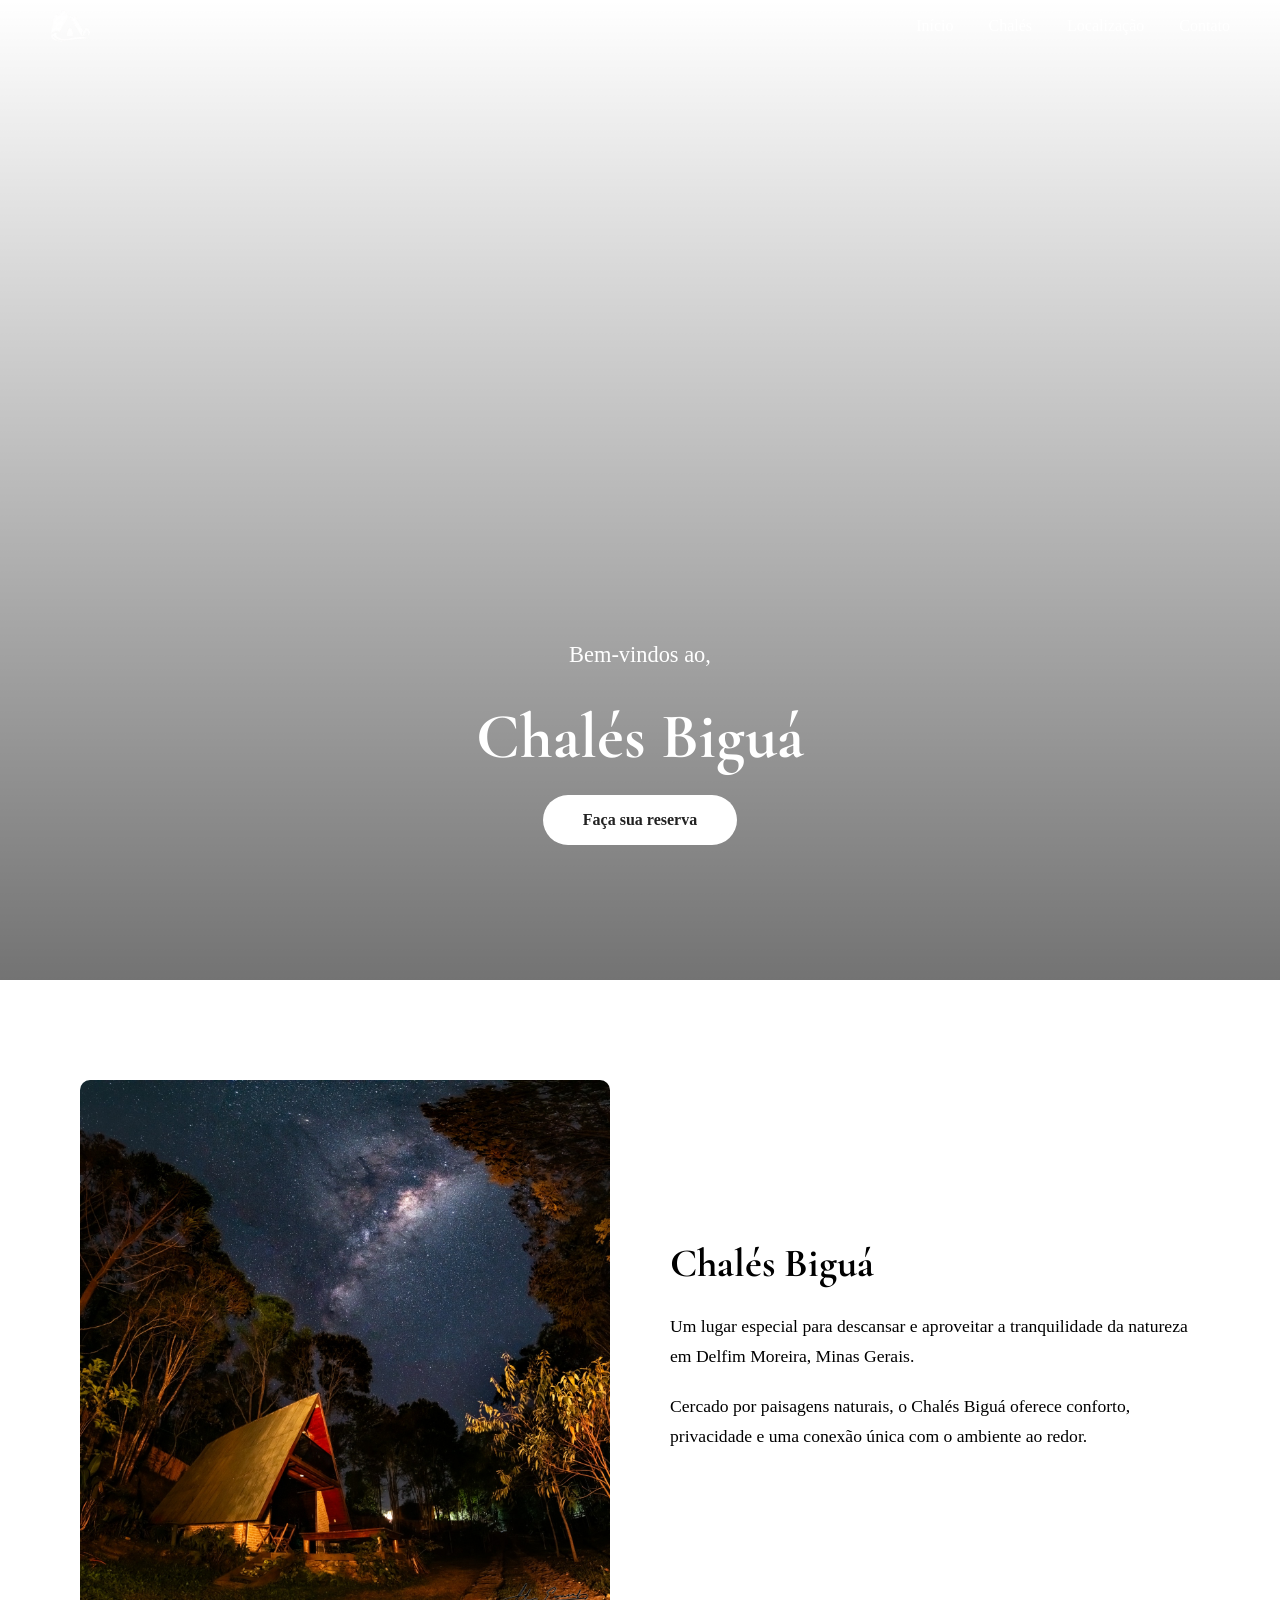
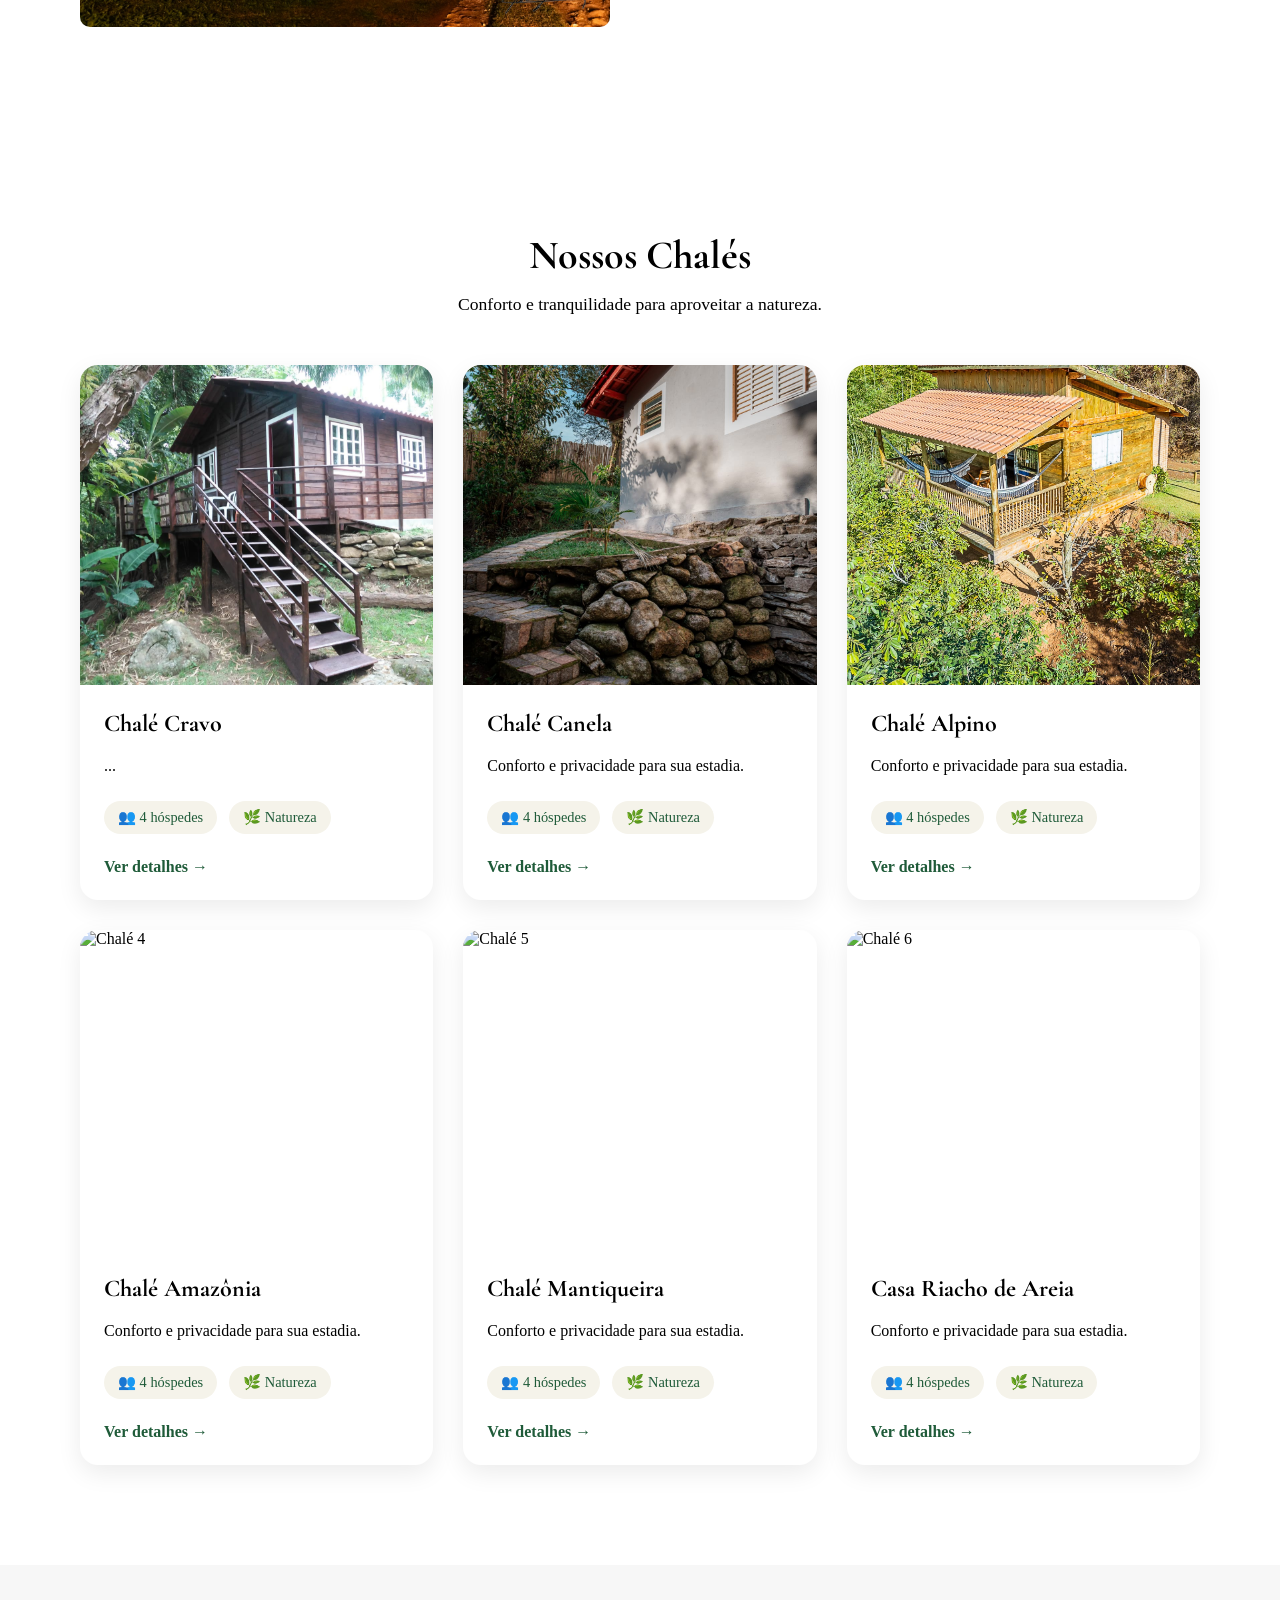
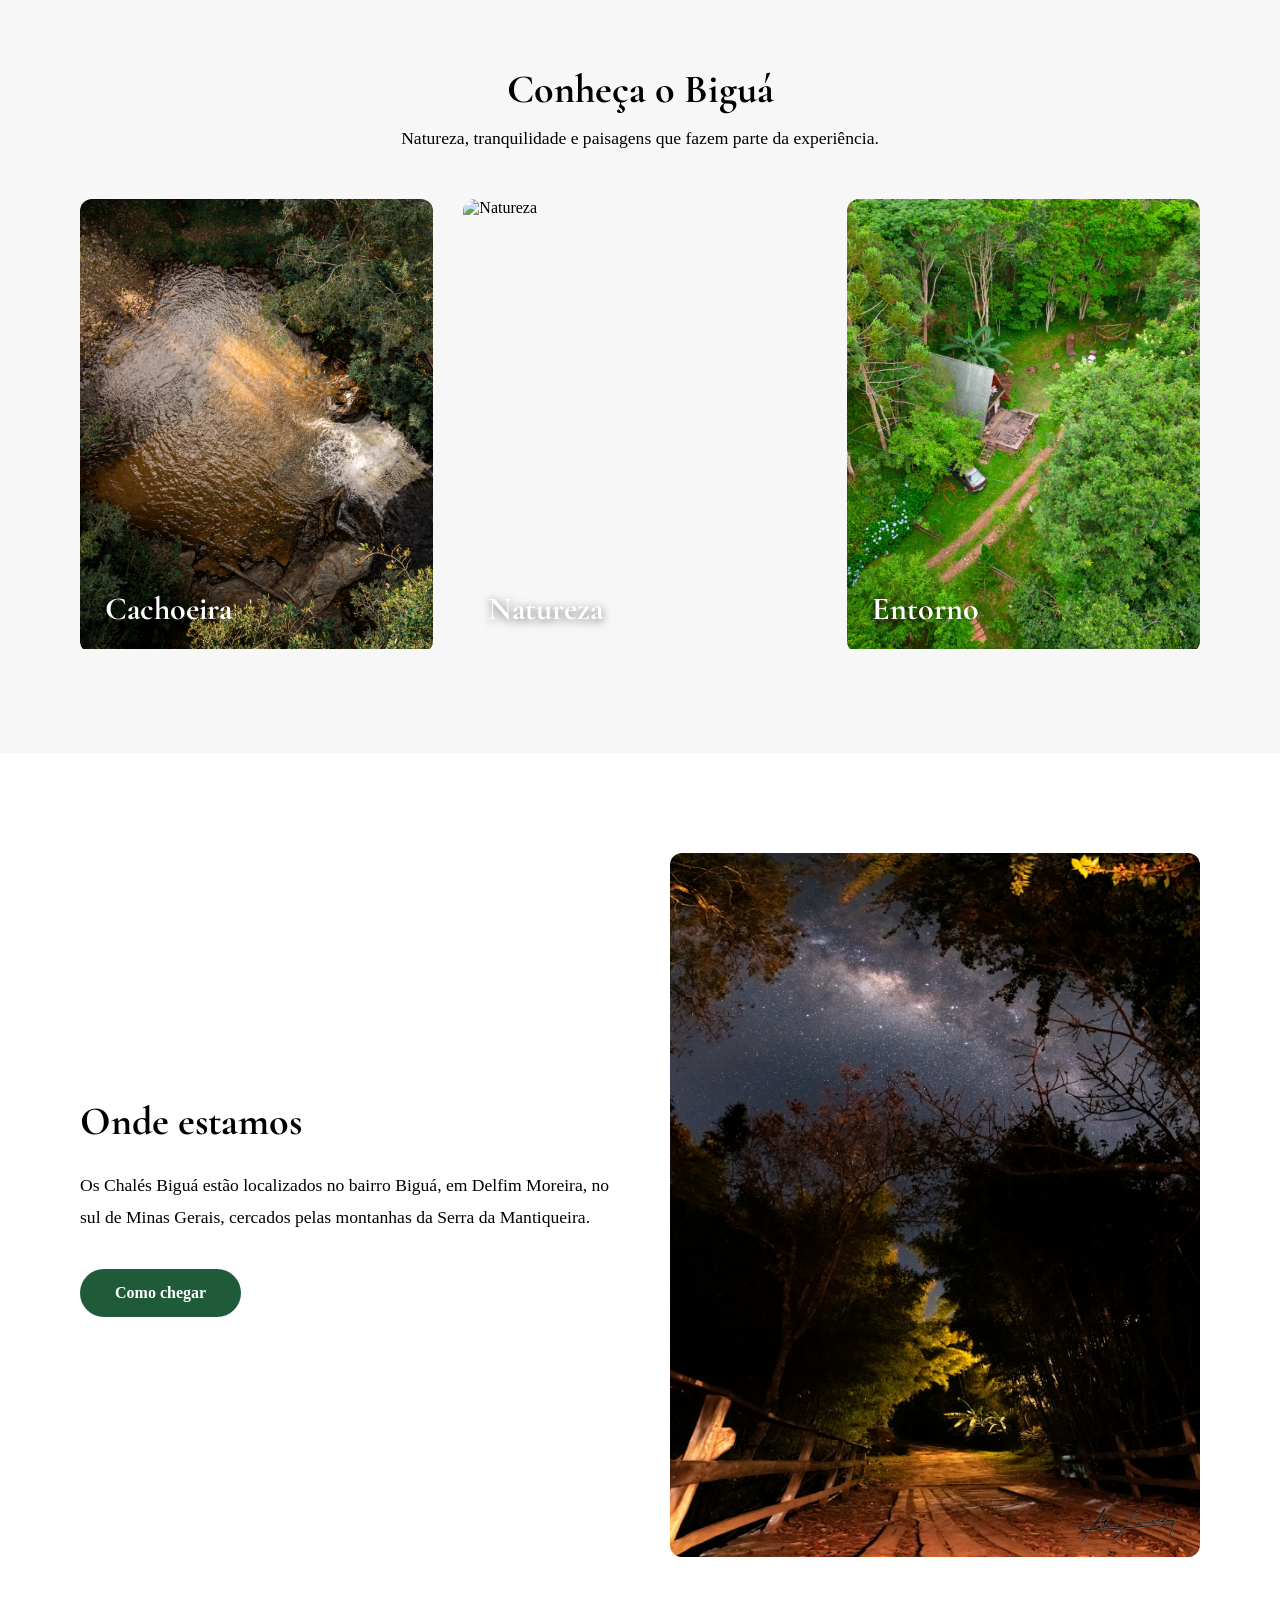
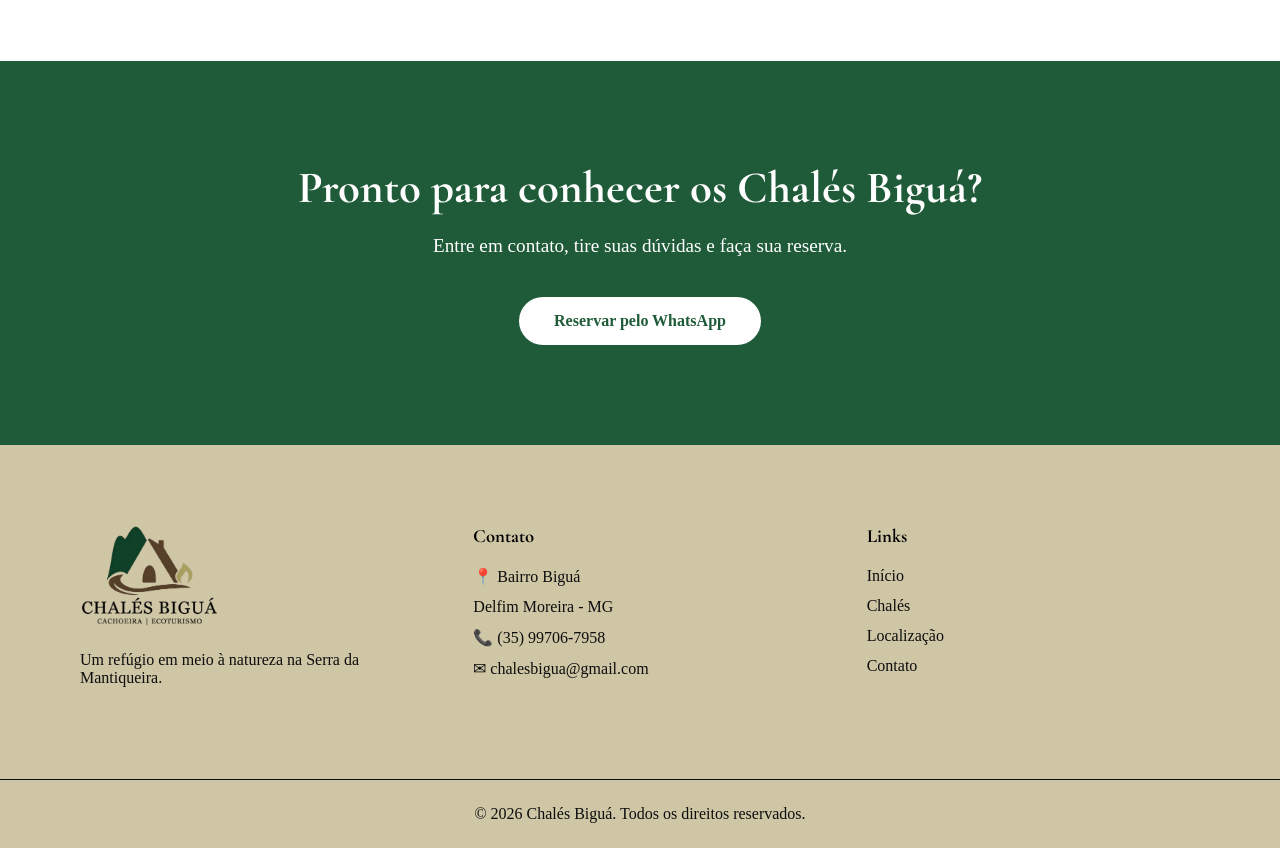
==== index.html @ 27af100e "Cria páginas individuais dos chalés" ====
<!DOCTYPE html>
<html lang="pt-BR">

<head>
    <meta charset="UTF-8">
    <meta name="viewport" content="width=device-width, initial-scale=1.0">

    <title>Chalés Biguá</title>

    <meta name="description" content="Chalés Biguá - hospedagem em meio à natureza no bairro Biguá, Delfim Moreira - MG.">

    <link rel="preconnect" href="https://fonts.googleapis.com">
    <link rel="preconnect" href="https://fonts.gstatic.com" crossorigin>
    <link href="https://fonts.googleapis.com/css2?family=Cormorant+Garamond:wght@500;600;700&family=Inter:wght@300;400;500;600&display=swap" rel="stylesheet">
    <link rel="stylesheet" href="assets/css/style.css">
</head>

<body>

    <header class="navbar">

    <div class="logo">
        <img src="assets/images/logo-navbar2.png" alt="Chalés Biguá">
    </div>

    <nav>
        <a href="#hero">Início</a>
        <a href="#chales">Chalés</a>
        <a href="#location">Localização</a>
        <a href="#cta">Contato</a>
    </nav>

    </header>

    <main>

    <section id="hero" class="hero">

    <video class="hero-video" autoplay muted loop playsinline>
        <source src="assets/videos/hero.mp4" type="video/mp4">
    </video>

    <div class="hero-overlay"></div>

    <div class="container hero-content">
        <p class="hero-welcome">
    Bem-vindos ao,
</p>

<h1>
    Chalés Biguá
</h1>

        <a href="https://wa.me/5535997067958?text=Olá,%20gostaria%20de%20saber%20mais%20sobre%20os%20Chalés%20Biguá."
            class="button hero-button"
            target="_blank">
            Faça sua reserva
        </a>
    </div>

    </section>

    <section id="about" class="section about">

    <div class="about-image">
        <img src="assets/images/sobre.jpg" alt="Chalés Biguá em meio à natureza">
    </div>

    <div class="container about-content">

        <h2>Chalés Biguá</h2>

        <p>
            Um lugar especial para descansar e aproveitar a tranquilidade
            da natureza em Delfim Moreira, Minas Gerais.
        </p>

        <p>
            Cercado por paisagens naturais, o Chalés Biguá oferece conforto,
            privacidade e uma conexão única com o ambiente ao redor.
        </p>

    </div>

    </section>

    <!---Seção: Chalés-->

    <section id="chales" class="section chales">

        <div class="container">

            <div class="section-title">

            <h2>Nossos Chalés</h2>

            <p>
                Conforto e tranquilidade para aproveitar a natureza.
            </p>

        </div>

        <!--- Bloco com os Chalés-->
        <div class="chales-container">

            <!---Bloco do Chalé Cravo-->
            <div class="chale-card">

                <img src="assets/images/chale-1.jpg" alt="Chalé Biguá">

                <div class="chale-content">

                    <h3>
                    
                        Chalé Cravo

                    </h3>

                    <p>
                        ...
                    </p>
                
                    <div class="chale-features">

                        <span>👥 4 hóspedes</span>

                        <span>🌿 Natureza</span>

                    </div>

                    <a href="chales/chale-1.html" class="chale-button">

                        Ver detalhes →

                    </a>

                </div>
            </div>
            
            <!---Bloco do Chalé Canela-->
            <div class="chale-card">

                <img src="assets/images/chale-2.jpg" alt="Chalé 2">

                <div class="chale-content">
            
                    <h3>Chalé Canela</h3>

                    <p>
                        Conforto e privacidade para sua estadia.
                    </p>

                    <div class="chale-features">
                        <span> 👥 4 hóspedes</span>
                        <span> 🌿 Natureza</span>
                    </div>

                    <a href="chales/chale-2.html" class="chale-button">
                        Ver detalhes →
                    </a>              
            
                </div>
            </div>
            
            <!---Bloco do Chalé Alpino-->
            <div class="chale-card">

                <img src="assets/images/chale-3.jpg" alt="Chalé 3">

                <div class="chale-content">
            
                    <h3>Chalé Alpino</h3>

                    <p>
                        Conforto e privacidade para sua estadia.
                    </p>

                    <div class="chale-features">
                        <span> 👥 4 hóspedes</span>
                        <span> 🌿 Natureza</span>
                    </div>

                    <a href="chales/chale-3.html" class="chale-button">
                        Ver detalhes →
                    </a>              
            
                </div>
            </div>

            <!---Bloco do Chalé Amazônia-->
            <div class="chale-card">

                <img src="assets/images/chale-4.jpg" alt="Chalé 4">

                <div class="chale-content">
            
                    <h3>Chalé Amazônia</h3>

                    <p>
                        Conforto e privacidade para sua estadia.
                    </p>

                    <div class="chale-features">
                        <span> 👥 4 hóspedes</span>
                        <span> 🌿 Natureza</span>
                    </div>

                    <a href="chales/chale-4.html" class="chale-button">
                        Ver detalhes →
                    </a>              
            
                </div>
            </div>

            <!---Bloco do Chalé Mantiqueira-->
            <div class="chale-card">

                <img src="assets/images/chale-5.jpg" alt="Chalé 5">

                <div class="chale-content">
            
                    <h3>Chalé Mantiqueira</h3>

                    <p>
                        Conforto e privacidade para sua estadia.
                    </p>

                    <div class="chale-features">
                        <span> 👥 4 hóspedes</span>
                        <span> 🌿 Natureza</span>
                    </div>

                    <a href="chales/chale-5.html" class="chale-button">
                        Ver detalhes →
                    </a>              
            
                </div>
            </div>

            <!---bloco da Casa Riacho de Areia-->
            <div class="chale-card">

                <img src="assets/images/chale-6.jpg" alt="Chalé 6">

                <div class="chale-content">
            
                    <h3>Casa Riacho de Areia</h3>

                    <p>
                        Conforto e privacidade para sua estadia.
                    </p>

                    <div class="chale-features">
                        <span> 👥 4 hóspedes</span>
                        <span> 🌿 Natureza</span>
                    </div>

                    <a href="chales/chale-6.html" class="chale-button">
                        Ver detalhes →
                    </a>              
            
                </div>
            </div>


        </div>
    </div>

    </section>

    <section id="natureza" class="section natureza">

    <div class="section-title">
        <h2>Conheça o Biguá</h2>
        <p>Natureza, tranquilidade e paisagens que fazem parte da experiência.</p>
    </div>

    <div class="natureza-grid">

        <div class="natureza-item">
            <img src="assets/images/cachoeira.jpg" alt="Cachoeira">
            <h3>Cachoeira</h3>
        </div>

        <div class="natureza-item">
            <img src="assets/images/natureza.jpg" alt="Natureza">
            <h3>Natureza</h3>
        </div>

        <div class="natureza-item">
            <img src="assets/images/entorno.jpg" alt="Entorno">
            <h3>Entorno</h3>
        </div>

    </div>

    </section>

    <section id="location" class="section location">

    <div class="container location-content">

        <h2>Onde estamos</h2>

        <p>
            Os Chalés Biguá estão localizados no bairro Biguá, em
            Delfim Moreira, no sul de Minas Gerais, cercados pelas
            montanhas da Serra da Mantiqueira.
        </p>

        <a href="https://maps.app.goo.gl/jZWPqKLeguaLBfMs8"
   class="button location-button"
   target="_blank">
    Como chegar
</a>

    </div>

    <div class="location-image">

        <img src="assets/images/localizacao.jpg"
             alt="Vista da região dos Chalés Biguá">

    </div>

    </section>

    <section id="cta" class="section cta">
    
    <div class="container">

        <h2>Pronto para conhecer os Chalés Biguá?</h2>

        <p>
            Entre em contato, tire suas dúvidas e faça sua reserva.
        </p>

        <a href="https://wa.me/5535997067958?text=Olá,%20gostaria%20de%20saber%20mais%20sobre%20os%20Chalés%20Biguá."
   class="button cta-button"
   target="_blank">
    Reservar pelo WhatsApp
</a>

    </div>

    </section>

    </main>

    <footer class="footer">

    <div class="footer-container">

        <div class="footer-column">

            <img src="assets/images/logo.png"
                 alt="Chalés Biguá"
                 class="footer-logo">

            <p>
                Um refúgio em meio à natureza na Serra da Mantiqueira.
            </p>

        </div>

        <div class="footer-column">

            <h3>Contato</h3>

            <p>📍 Bairro Biguá</p>
            <p>Delfim Moreira - MG</p>
            <p>📞 (35) 99706-7958</p>
            <p>✉ chalesbigua@gmail.com</p>

        </div>

        <div class="footer-column">

            <h3>Links</h3>

            <a href="#">Início</a>
            <a href="#">Chalés</a>
            <a href="#">Localização</a>
            <a href="#">Contato</a>

        </div>

    </div>

    <div class="footer-bottom">

        © 2026 Chalés Biguá. Todos os direitos reservados.

    </div>

    </footer>

    <script src="assets/js/script.js"></script>

</body>

</html>
---- assets/css/style.css ----
@import url("reset.css");
@import url("navbar.css");
@import url("hero.css");
@import url("about.css");
@import url("chales.css");
@import url("natureza.css");
@import url("location.css");
@import url("cta.css");
@import url("footer.css");
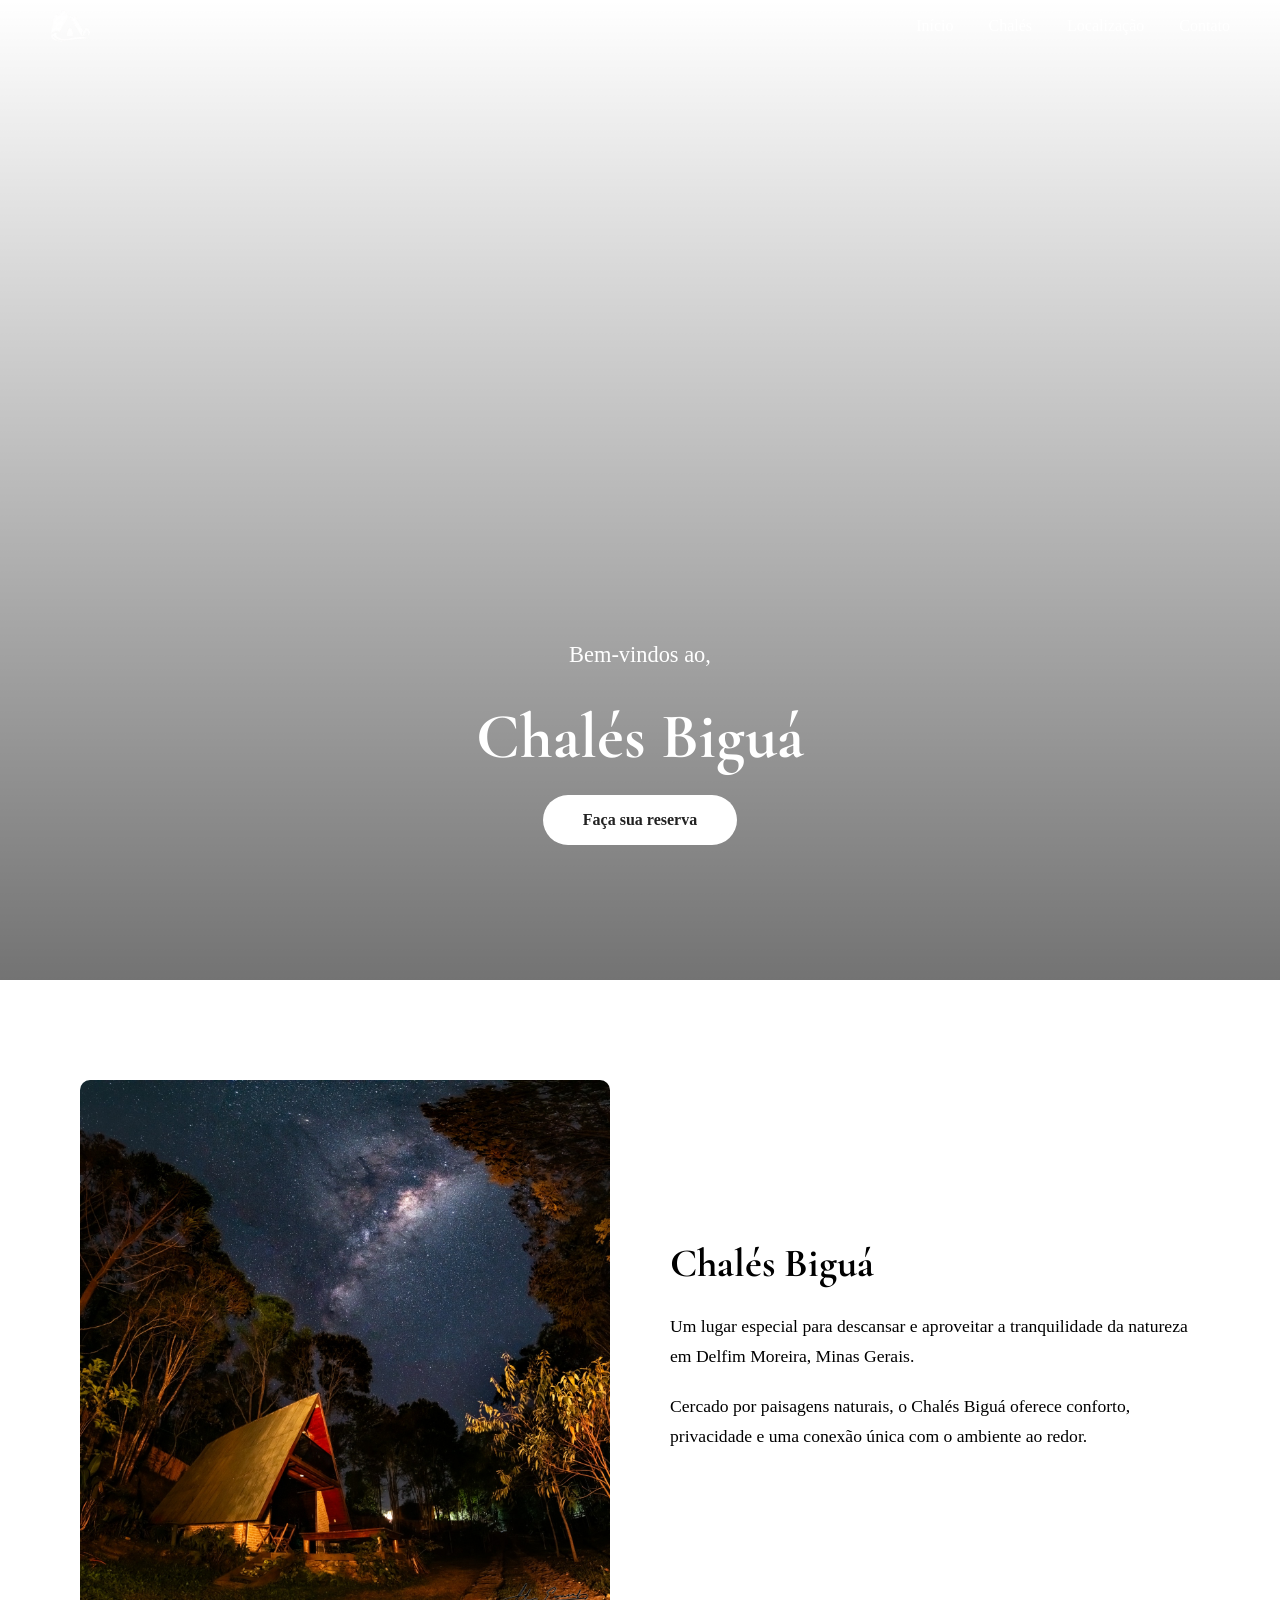
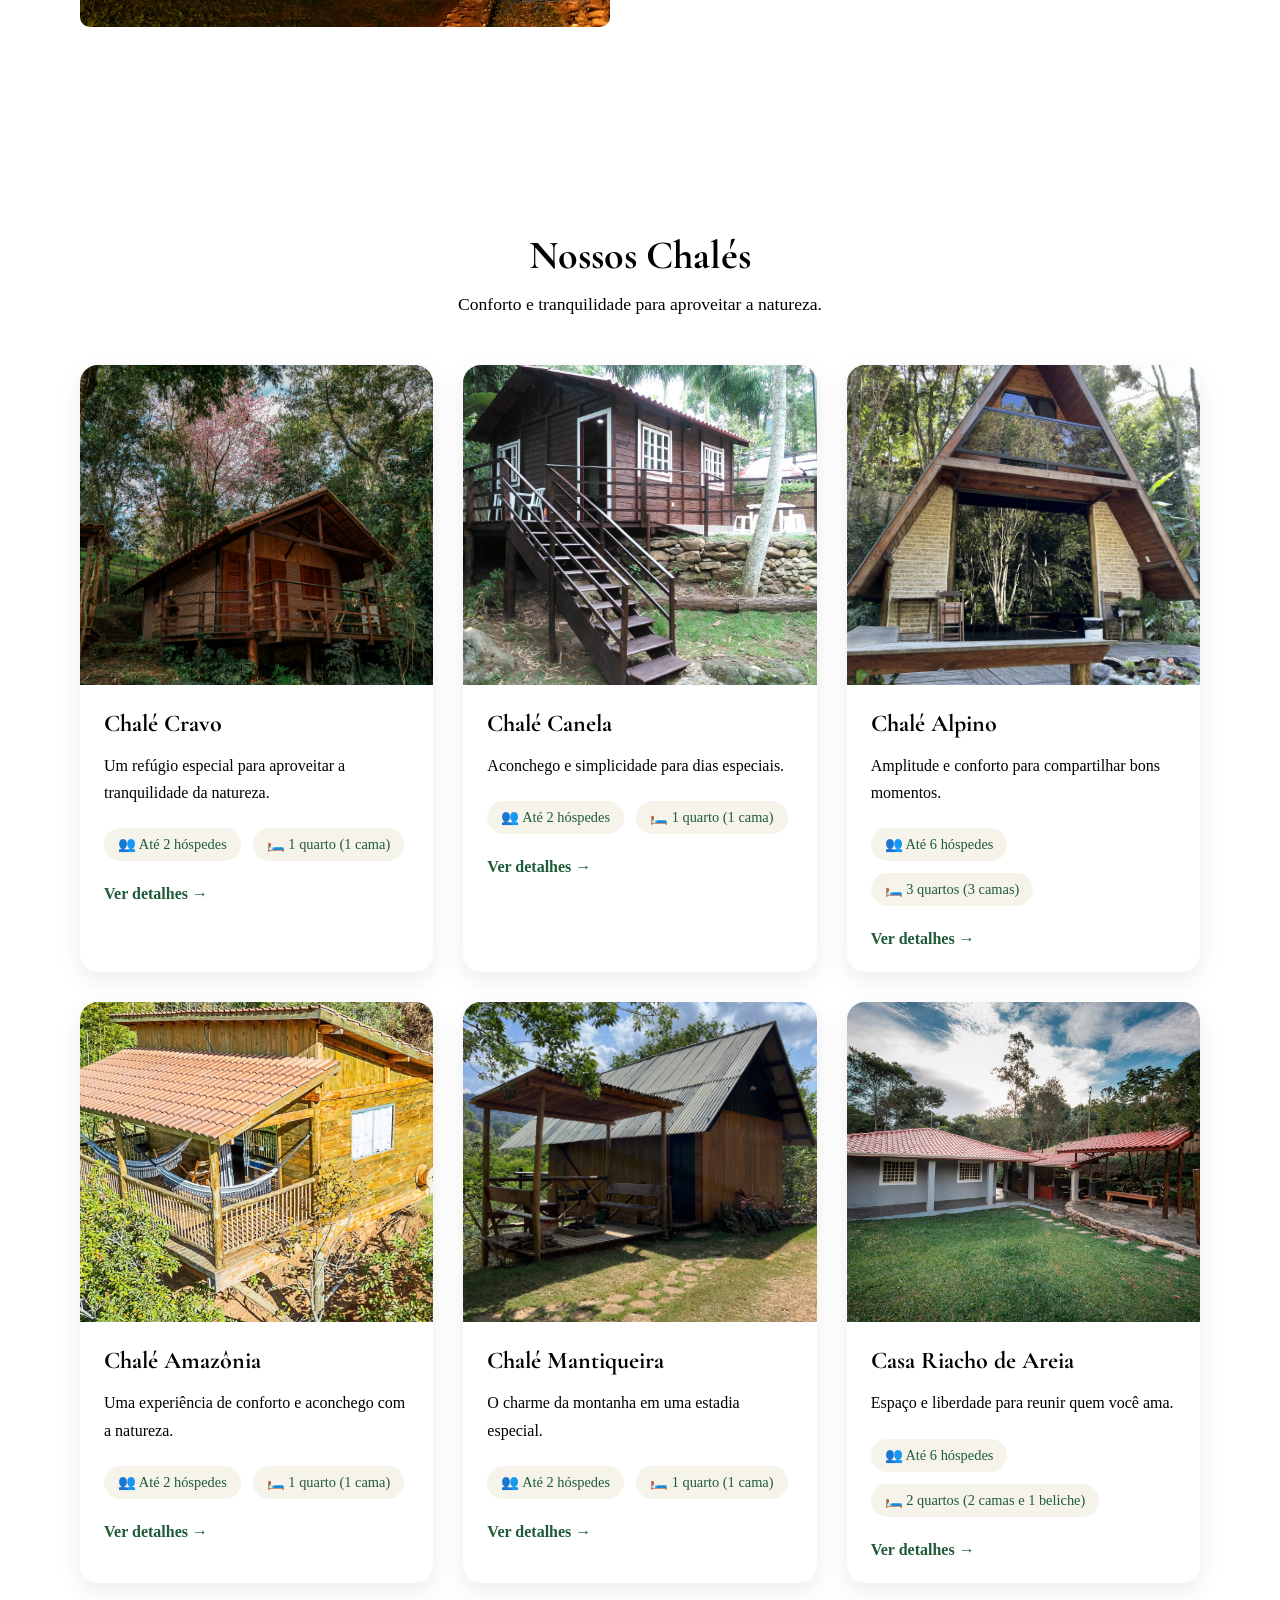
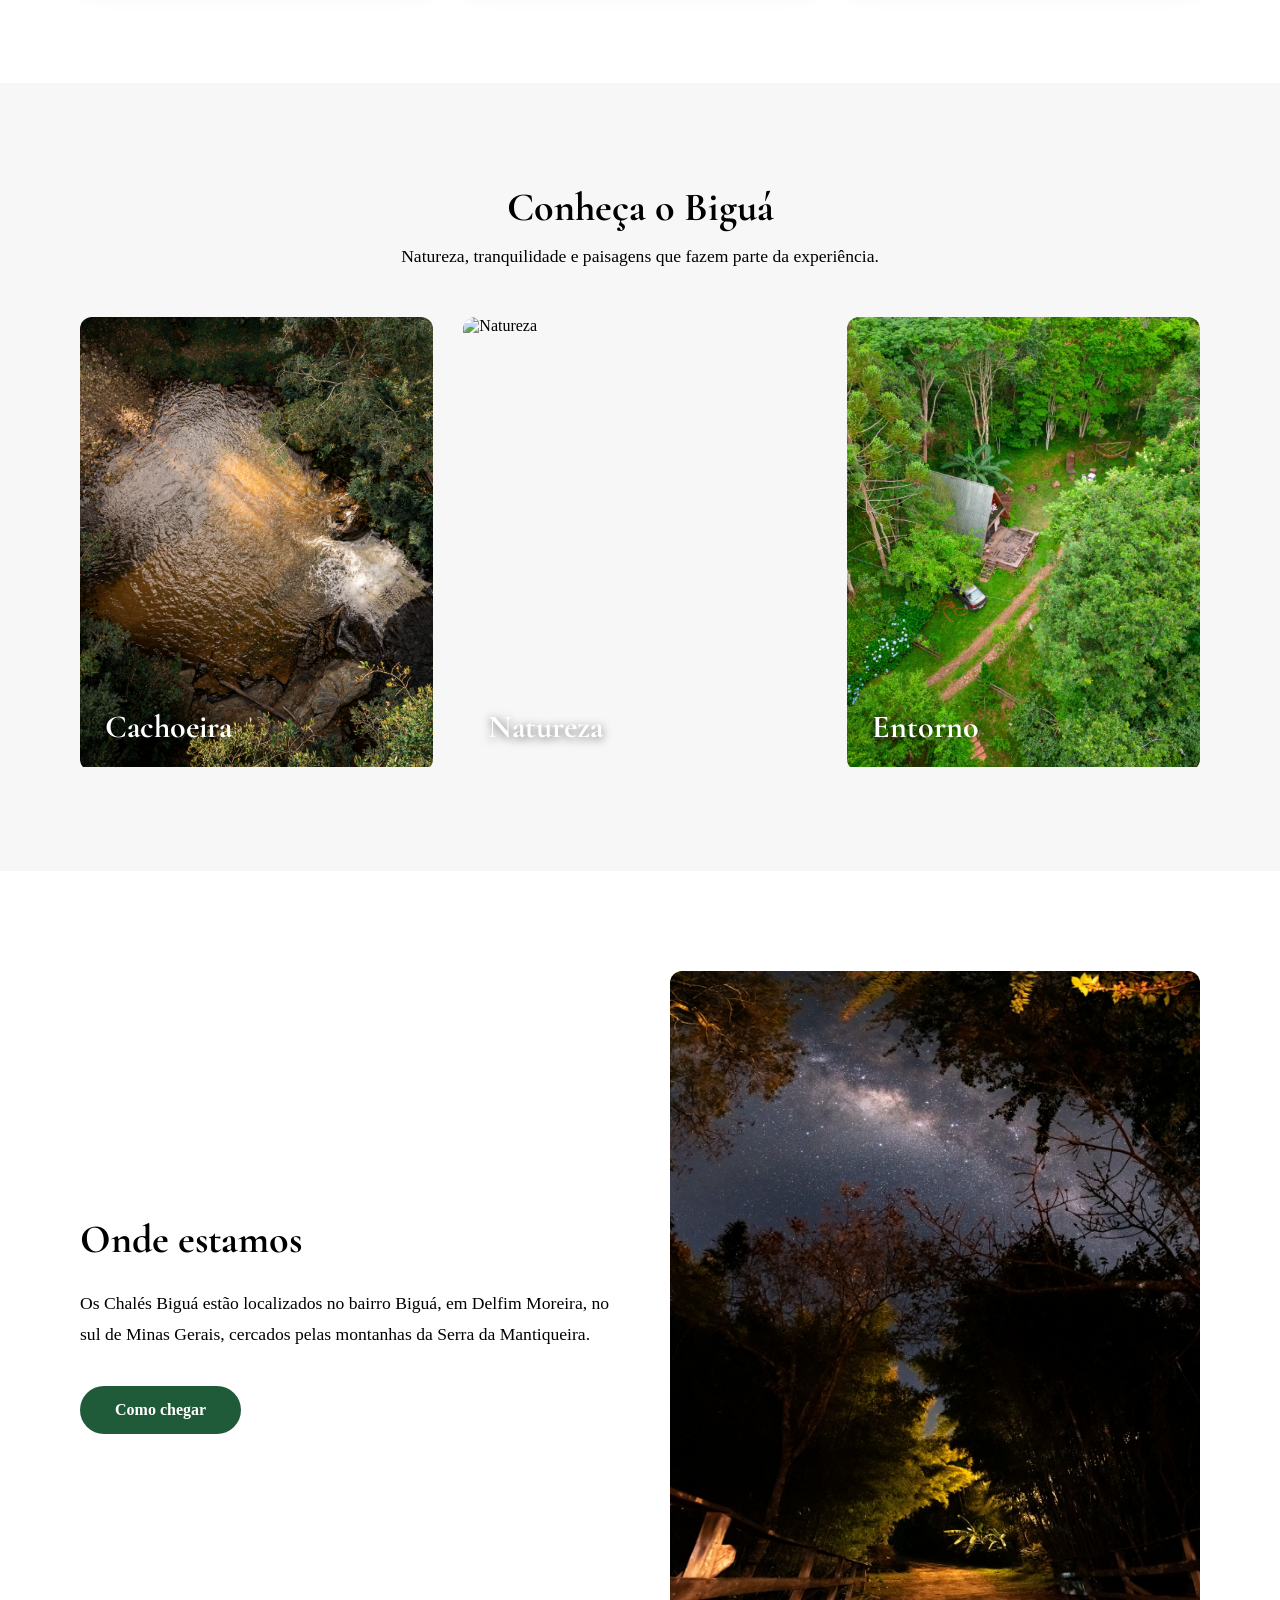
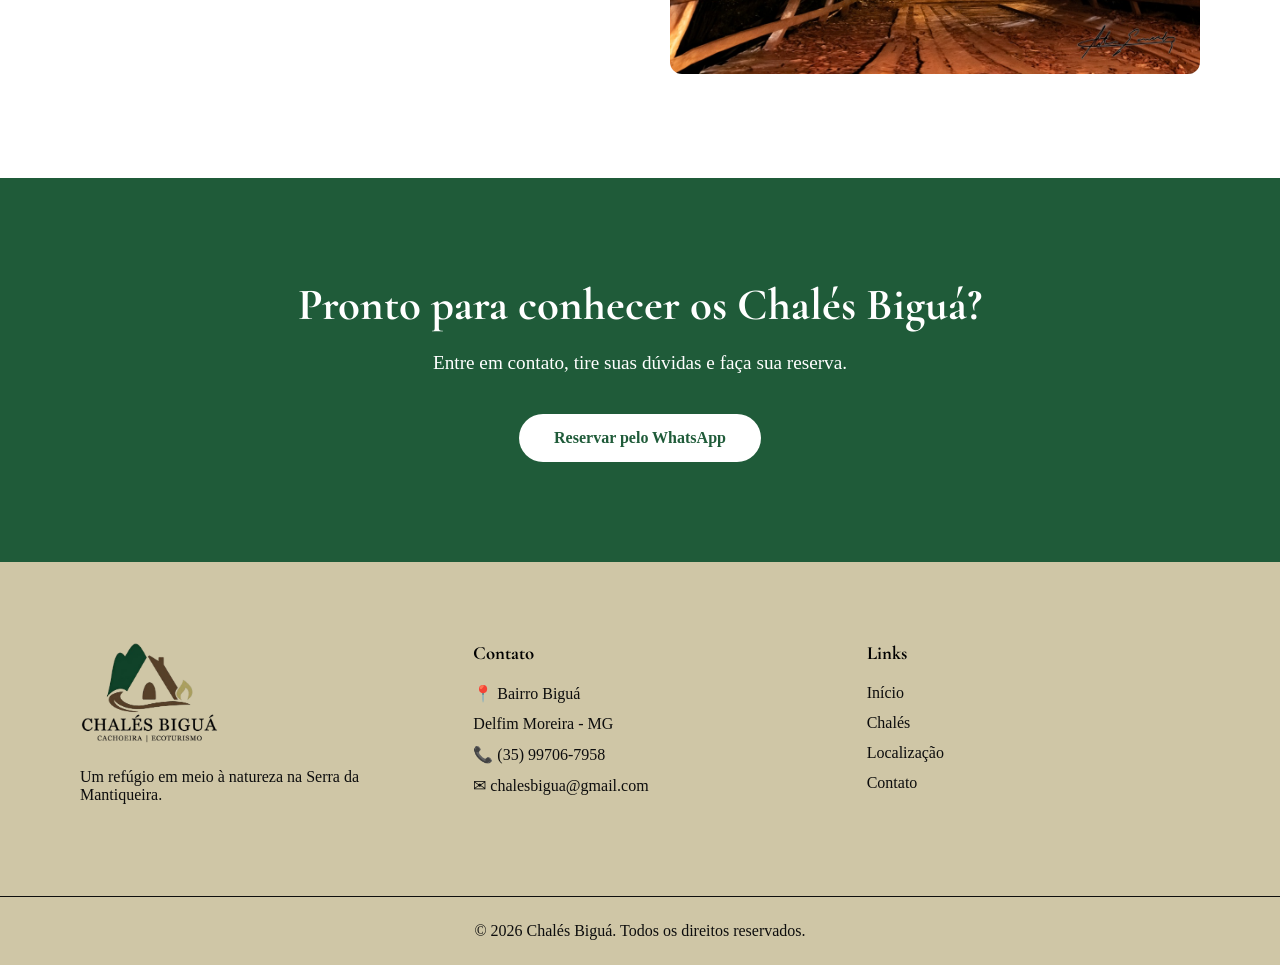
==== commit a33fe8b1: "Atualiza a capa e as informações dos chalés" ====
--- a/index.html
+++ b/index.html
@@ -106,7 +106,7 @@
             <!---Bloco do Chalé Cravo-->
             <div class="chale-card">
 
-                <img src="assets/images/chale-1.jpg" alt="Chalé Biguá">
+                <img src="assets/images/chale-cravo-capa.jpg" alt="Chalé Biguá">
 
                 <div class="chale-content">
 
@@ -117,14 +117,13 @@
                     </h3>
 
                     <p>
-                        ...
+                        Um refúgio especial para aproveitar a tranquilidade da natureza.
                     </p>
                 
                     <div class="chale-features">
 
-                        <span>👥 4 hóspedes</span>
-
-                        <span>🌿 Natureza</span>
+                        <span>👥 Até 2 hóspedes</span>
+                        <span>🛏️ 1 quarto (1 cama)</span>
 
                     </div>
 
@@ -140,19 +139,19 @@
             <!---Bloco do Chalé Canela-->
             <div class="chale-card">
 
-                <img src="assets/images/chale-2.jpg" alt="Chalé 2">
+                <img src="assets/images/chale-canela-capa.jpg" alt="Chalé 2">
 
                 <div class="chale-content">
             
                     <h3>Chalé Canela</h3>
 
                     <p>
-                        Conforto e privacidade para sua estadia.
-                    </p>
-
-                    <div class="chale-features">
-                        <span> 👥 4 hóspedes</span>
-                        <span> 🌿 Natureza</span>
+                        Aconchego e simplicidade para dias especiais.
+                    </p>
+
+                    <div class="chale-features">
+                        <span> 👥 Até 2 hóspedes</span>
+                        <span> 🛏️ 1 quarto (1 cama)</span>
                     </div>
 
                     <a href="chales/chale-2.html" class="chale-button">
@@ -165,19 +164,19 @@
             <!---Bloco do Chalé Alpino-->
             <div class="chale-card">
 
-                <img src="assets/images/chale-3.jpg" alt="Chalé 3">
+                <img src="assets/images/chale-alpino-capa.jpg" alt="Chalé 3">
 
                 <div class="chale-content">
             
                     <h3>Chalé Alpino</h3>
 
                     <p>
-                        Conforto e privacidade para sua estadia.
-                    </p>
-
-                    <div class="chale-features">
-                        <span> 👥 4 hóspedes</span>
-                        <span> 🌿 Natureza</span>
+                        Amplitude e conforto para compartilhar bons momentos.
+                    </p>
+
+                    <div class="chale-features">
+                        <span> 👥 Até 6 hóspedes</span>
+                        <span> 🛏️ 3 quartos (3 camas)</span>
                     </div>
 
                     <a href="chales/chale-3.html" class="chale-button">
@@ -190,19 +189,19 @@
             <!---Bloco do Chalé Amazônia-->
             <div class="chale-card">
 
-                <img src="assets/images/chale-4.jpg" alt="Chalé 4">
+                <img src="assets/images/chale-amazonia-capa.JPG" alt="Chalé 4">
 
                 <div class="chale-content">
             
                     <h3>Chalé Amazônia</h3>
 
                     <p>
-                        Conforto e privacidade para sua estadia.
-                    </p>
-
-                    <div class="chale-features">
-                        <span> 👥 4 hóspedes</span>
-                        <span> 🌿 Natureza</span>
+                        Uma experiência de conforto e aconchego com a natureza.
+                    </p>
+
+                    <div class="chale-features">
+                        <span> 👥 Até 2 hóspedes</span>
+                        <span> 🛏️ 1 quarto (1 cama)</span>
                     </div>
 
                     <a href="chales/chale-4.html" class="chale-button">
@@ -215,19 +214,19 @@
             <!---Bloco do Chalé Mantiqueira-->
             <div class="chale-card">
 
-                <img src="assets/images/chale-5.jpg" alt="Chalé 5">
+                <img src="assets/images/chale-mantiqueira-capa.jpg" alt="Chalé 5">
 
                 <div class="chale-content">
             
                     <h3>Chalé Mantiqueira</h3>
 
                     <p>
-                        Conforto e privacidade para sua estadia.
-                    </p>
-
-                    <div class="chale-features">
-                        <span> 👥 4 hóspedes</span>
-                        <span> 🌿 Natureza</span>
+                        O charme da montanha em uma estadia especial.
+                    </p>
+
+                    <div class="chale-features">
+                        <span> 👥 Até 2 hóspedes</span>
+                        <span> 🛏️ 1 quarto (1 cama)</span>
                     </div>
 
                     <a href="chales/chale-5.html" class="chale-button">
@@ -240,19 +239,19 @@
             <!---bloco da Casa Riacho de Areia-->
             <div class="chale-card">
 
-                <img src="assets/images/chale-6.jpg" alt="Chalé 6">
+                <img src="assets/images/casa-riacho-de-areia-capa.JPG" alt="Chalé 6">
 
                 <div class="chale-content">
             
                     <h3>Casa Riacho de Areia</h3>
 
                     <p>
-                        Conforto e privacidade para sua estadia.
-                    </p>
-
-                    <div class="chale-features">
-                        <span> 👥 4 hóspedes</span>
-                        <span> 🌿 Natureza</span>
+                        Espaço e liberdade para reunir quem você ama.
+                    </p>
+
+                    <div class="chale-features">
+                        <span> 👥 Até 6 hóspedes</span>
+                        <span> 🛏️ 2 quartos (2 camas e 1 beliche)</span>
                     </div>
 
                     <a href="chales/chale-6.html" class="chale-button">
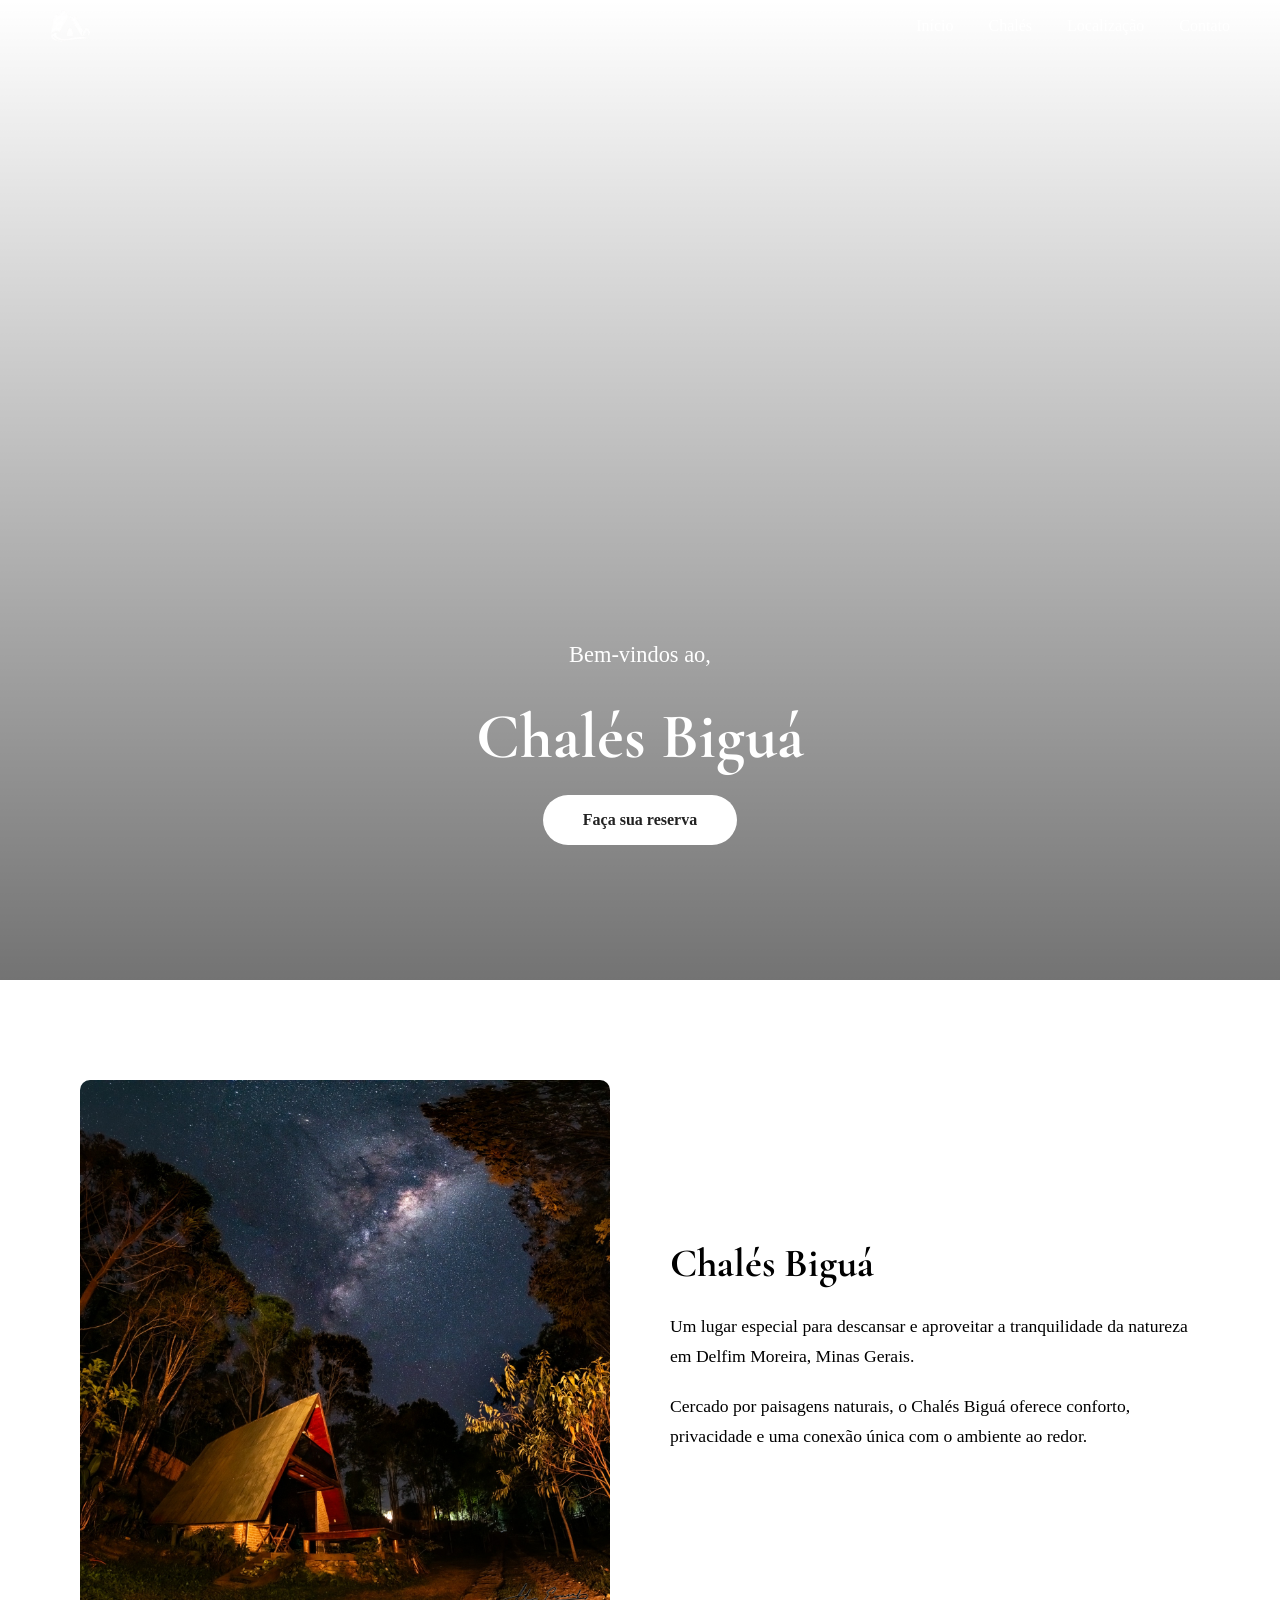
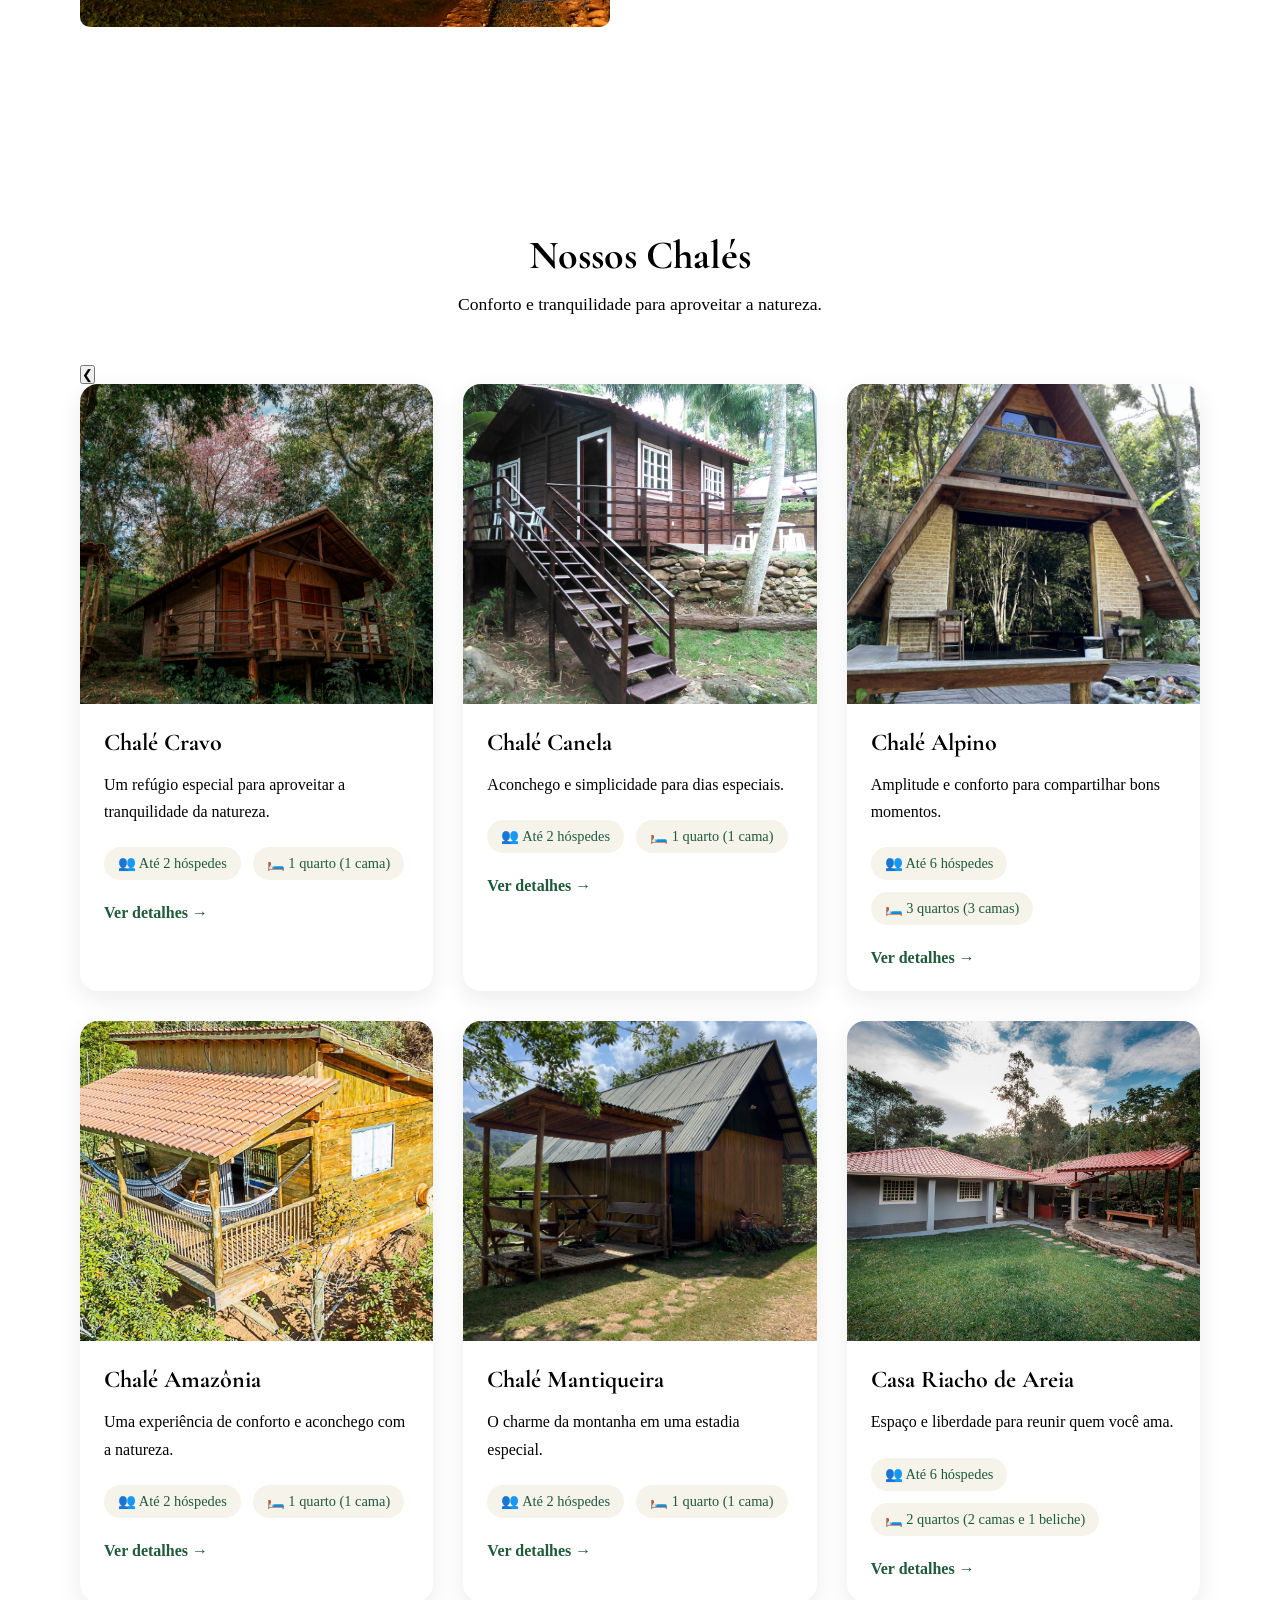
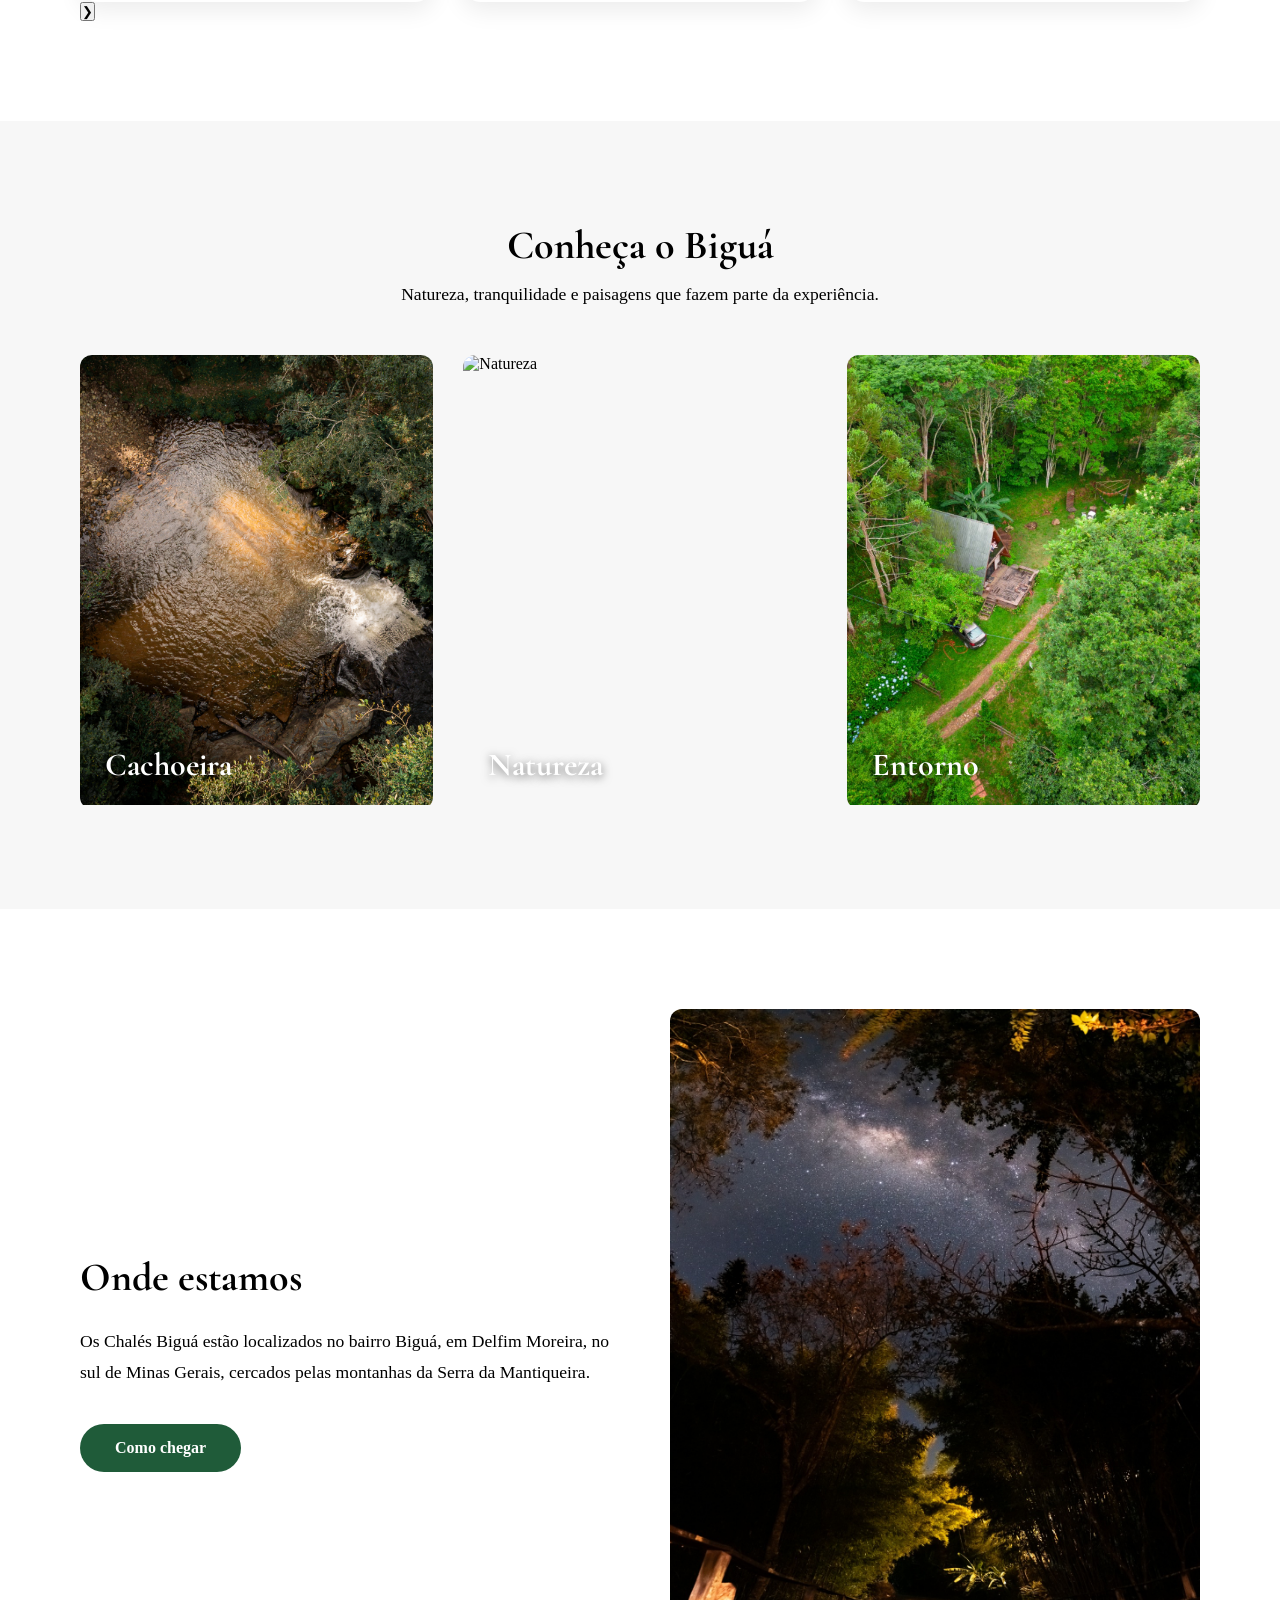
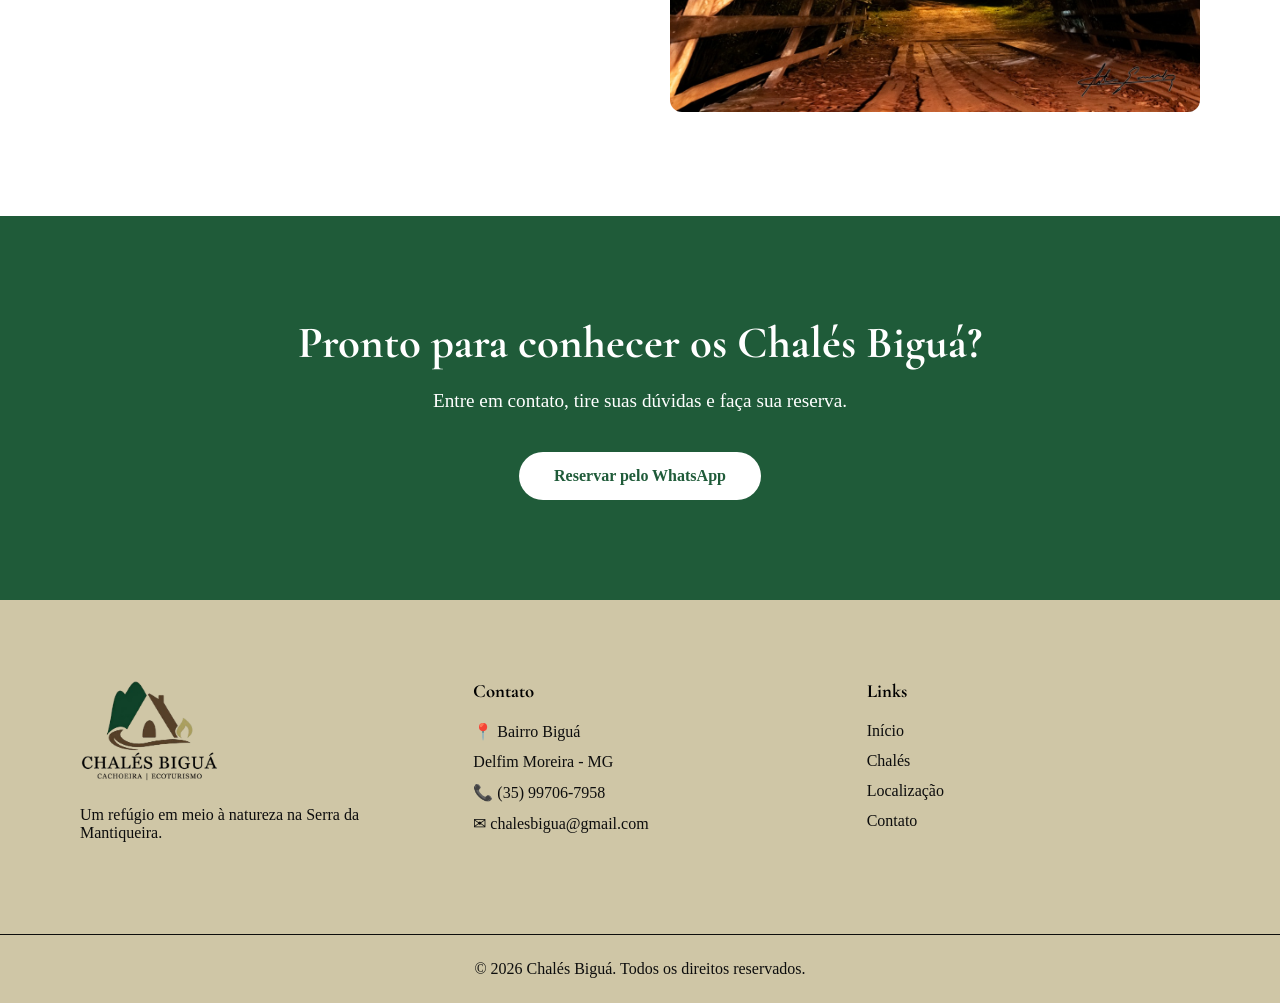
==== commit a067d8bf: "Adicionando carrossel para versão mobile" ====
--- a/index.html
+++ b/index.html
@@ -100,171 +100,180 @@
 
         </div>
 
-        <!--- Bloco com os Chalés-->
-        <div class="chales-container">
-
-            <!---Bloco do Chalé Cravo-->
-            <div class="chale-card">
-
-                <img src="assets/images/chale-cravo-capa.jpg" alt="Chalé Biguá">
-
-                <div class="chale-content">
-
-                    <h3>
+        <!--- Carrossel com os Chalés-->
+        <div class="chales-carrossel">
+
+            <button class="carrossel-arrow carrossel prev" aria-label="Chalé Anterior">
+                &#10094;
+            </button>
+
+
+            <!---Conteiner dos chalés-->
+            <div class="chales-container">
+                
+                <!---Bloco do Chalé Cravo-->
+                <div class="chale-card">
+
+                    <img src="assets/images/chale-cravo-capa.jpg" alt="Chalé Biguá">
+
+                    <div class="chale-content">
+
+                        <h3>
+                        
+                            Chalé Cravo
+
+                        </h3>
+
+                        <p>
+                            Um refúgio especial para aproveitar a tranquilidade da natureza.
+                        </p>
                     
-                        Chalé Cravo
-
-                    </h3>
-
-                    <p>
-                        Um refúgio especial para aproveitar a tranquilidade da natureza.
-                    </p>
-                
-                    <div class="chale-features">
-
-                        <span>👥 Até 2 hóspedes</span>
-                        <span>🛏️ 1 quarto (1 cama)</span>
-
-                    </div>
-
-                    <a href="chales/chale-1.html" class="chale-button">
-
-                        Ver detalhes →
-
-                    </a>
-
+                        <div class="chale-features">
+
+                            <span>👥 Até 2 hóspedes</span>
+                            <span>🛏️ 1 quarto (1 cama)</span>
+
+                        </div>
+
+                        <a href="chales/chale-1.html" class="chale-button">
+
+                            Ver detalhes →
+
+                        </a>
+
+                    </div>
+                </div>
+                
+                <!---Bloco do Chalé Canela-->
+                <div class="chale-card">
+
+                    <img src="assets/images/chale-canela-capa.jpg" alt="Chalé 2">
+
+                    <div class="chale-content">
+                
+                        <h3>Chalé Canela</h3>
+
+                        <p>
+                            Aconchego e simplicidade para dias especiais.
+                        </p>
+
+                        <div class="chale-features">
+                            <span> 👥 Até 2 hóspedes</span>
+                            <span> 🛏️ 1 quarto (1 cama)</span>
+                        </div>
+
+                        <a href="chales/chale-2.html" class="chale-button">
+                            Ver detalhes →
+                        </a>              
+                
+                    </div>
+                </div>
+                
+                <!---Bloco do Chalé Alpino-->
+                <div class="chale-card">
+
+                    <img src="assets/images/chale-alpino-capa.jpg" alt="Chalé 3">
+
+                    <div class="chale-content">
+                
+                        <h3>Chalé Alpino</h3>
+
+                        <p>
+                            Amplitude e conforto para compartilhar bons momentos.
+                        </p>
+
+                        <div class="chale-features">
+                            <span> 👥 Até 6 hóspedes</span>
+                            <span> 🛏️ 3 quartos (3 camas)</span>
+                        </div>
+
+                        <a href="chales/chale-3.html" class="chale-button">
+                            Ver detalhes →
+                        </a>              
+                
+                    </div>
+                </div>
+
+                <!---Bloco do Chalé Amazônia-->
+                <div class="chale-card">
+
+                    <img src="assets/images/chale-amazonia-capa.JPG" alt="Chalé 4">
+
+                    <div class="chale-content">
+                
+                        <h3>Chalé Amazônia</h3>
+
+                        <p>
+                            Uma experiência de conforto e aconchego com a natureza.
+                        </p>
+
+                        <div class="chale-features">
+                            <span> 👥 Até 2 hóspedes</span>
+                            <span> 🛏️ 1 quarto (1 cama)</span>
+                        </div>
+
+                        <a href="chales/chale-4.html" class="chale-button">
+                            Ver detalhes →
+                        </a>              
+                
+                    </div>
+                </div>
+
+                <!---Bloco do Chalé Mantiqueira-->
+                <div class="chale-card">
+
+                    <img src="assets/images/chale-mantiqueira-capa.jpg" alt="Chalé 5">
+
+                    <div class="chale-content">
+                
+                        <h3>Chalé Mantiqueira</h3>
+
+                        <p>
+                            O charme da montanha em uma estadia especial.
+                        </p>
+
+                        <div class="chale-features">
+                            <span> 👥 Até 2 hóspedes</span>
+                            <span> 🛏️ 1 quarto (1 cama)</span>
+                        </div>
+
+                        <a href="chales/chale-5.html" class="chale-button">
+                            Ver detalhes →
+                        </a>              
+                
+                    </div>
+                </div>
+
+                <!---bloco da Casa Riacho de Areia-->
+                <div class="chale-card">
+
+                    <img src="assets/images/casa-riacho-de-areia-capa.JPG" alt="Chalé 6">
+
+                    <div class="chale-content">
+                
+                        <h3>Casa Riacho de Areia</h3>
+
+                        <p>
+                            Espaço e liberdade para reunir quem você ama.
+                        </p>
+
+                        <div class="chale-features">
+                            <span> 👥 Até 6 hóspedes</span>
+                            <span> 🛏️ 2 quartos (2 camas e 1 beliche)</span>
+                        </div>
+
+                        <a href="chales/chale-6.html" class="chale-button">
+                            Ver detalhes →
+                        </a>              
+                
+                    </div>
                 </div>
             </div>
-            
-            <!---Bloco do Chalé Canela-->
-            <div class="chale-card">
-
-                <img src="assets/images/chale-canela-capa.jpg" alt="Chalé 2">
-
-                <div class="chale-content">
-            
-                    <h3>Chalé Canela</h3>
-
-                    <p>
-                        Aconchego e simplicidade para dias especiais.
-                    </p>
-
-                    <div class="chale-features">
-                        <span> 👥 Até 2 hóspedes</span>
-                        <span> 🛏️ 1 quarto (1 cama)</span>
-                    </div>
-
-                    <a href="chales/chale-2.html" class="chale-button">
-                        Ver detalhes →
-                    </a>              
-            
-                </div>
-            </div>
-            
-            <!---Bloco do Chalé Alpino-->
-            <div class="chale-card">
-
-                <img src="assets/images/chale-alpino-capa.jpg" alt="Chalé 3">
-
-                <div class="chale-content">
-            
-                    <h3>Chalé Alpino</h3>
-
-                    <p>
-                        Amplitude e conforto para compartilhar bons momentos.
-                    </p>
-
-                    <div class="chale-features">
-                        <span> 👥 Até 6 hóspedes</span>
-                        <span> 🛏️ 3 quartos (3 camas)</span>
-                    </div>
-
-                    <a href="chales/chale-3.html" class="chale-button">
-                        Ver detalhes →
-                    </a>              
-            
-                </div>
-            </div>
-
-            <!---Bloco do Chalé Amazônia-->
-            <div class="chale-card">
-
-                <img src="assets/images/chale-amazonia-capa.JPG" alt="Chalé 4">
-
-                <div class="chale-content">
-            
-                    <h3>Chalé Amazônia</h3>
-
-                    <p>
-                        Uma experiência de conforto e aconchego com a natureza.
-                    </p>
-
-                    <div class="chale-features">
-                        <span> 👥 Até 2 hóspedes</span>
-                        <span> 🛏️ 1 quarto (1 cama)</span>
-                    </div>
-
-                    <a href="chales/chale-4.html" class="chale-button">
-                        Ver detalhes →
-                    </a>              
-            
-                </div>
-            </div>
-
-            <!---Bloco do Chalé Mantiqueira-->
-            <div class="chale-card">
-
-                <img src="assets/images/chale-mantiqueira-capa.jpg" alt="Chalé 5">
-
-                <div class="chale-content">
-            
-                    <h3>Chalé Mantiqueira</h3>
-
-                    <p>
-                        O charme da montanha em uma estadia especial.
-                    </p>
-
-                    <div class="chale-features">
-                        <span> 👥 Até 2 hóspedes</span>
-                        <span> 🛏️ 1 quarto (1 cama)</span>
-                    </div>
-
-                    <a href="chales/chale-5.html" class="chale-button">
-                        Ver detalhes →
-                    </a>              
-            
-                </div>
-            </div>
-
-            <!---bloco da Casa Riacho de Areia-->
-            <div class="chale-card">
-
-                <img src="assets/images/casa-riacho-de-areia-capa.JPG" alt="Chalé 6">
-
-                <div class="chale-content">
-            
-                    <h3>Casa Riacho de Areia</h3>
-
-                    <p>
-                        Espaço e liberdade para reunir quem você ama.
-                    </p>
-
-                    <div class="chale-features">
-                        <span> 👥 Até 6 hóspedes</span>
-                        <span> 🛏️ 2 quartos (2 camas e 1 beliche)</span>
-                    </div>
-
-                    <a href="chales/chale-6.html" class="chale-button">
-                        Ver detalhes →
-                    </a>              
-            
-                </div>
-            </div>
-
-
-        </div>
-    </div>
-
+            <button class="carrossel-arrow-next" aria-label="Próximo chalé">
+                &#10095;
+            </button>
+        </div>
+    </div>
     </section>
 
     <section id="natureza" class="section natureza">
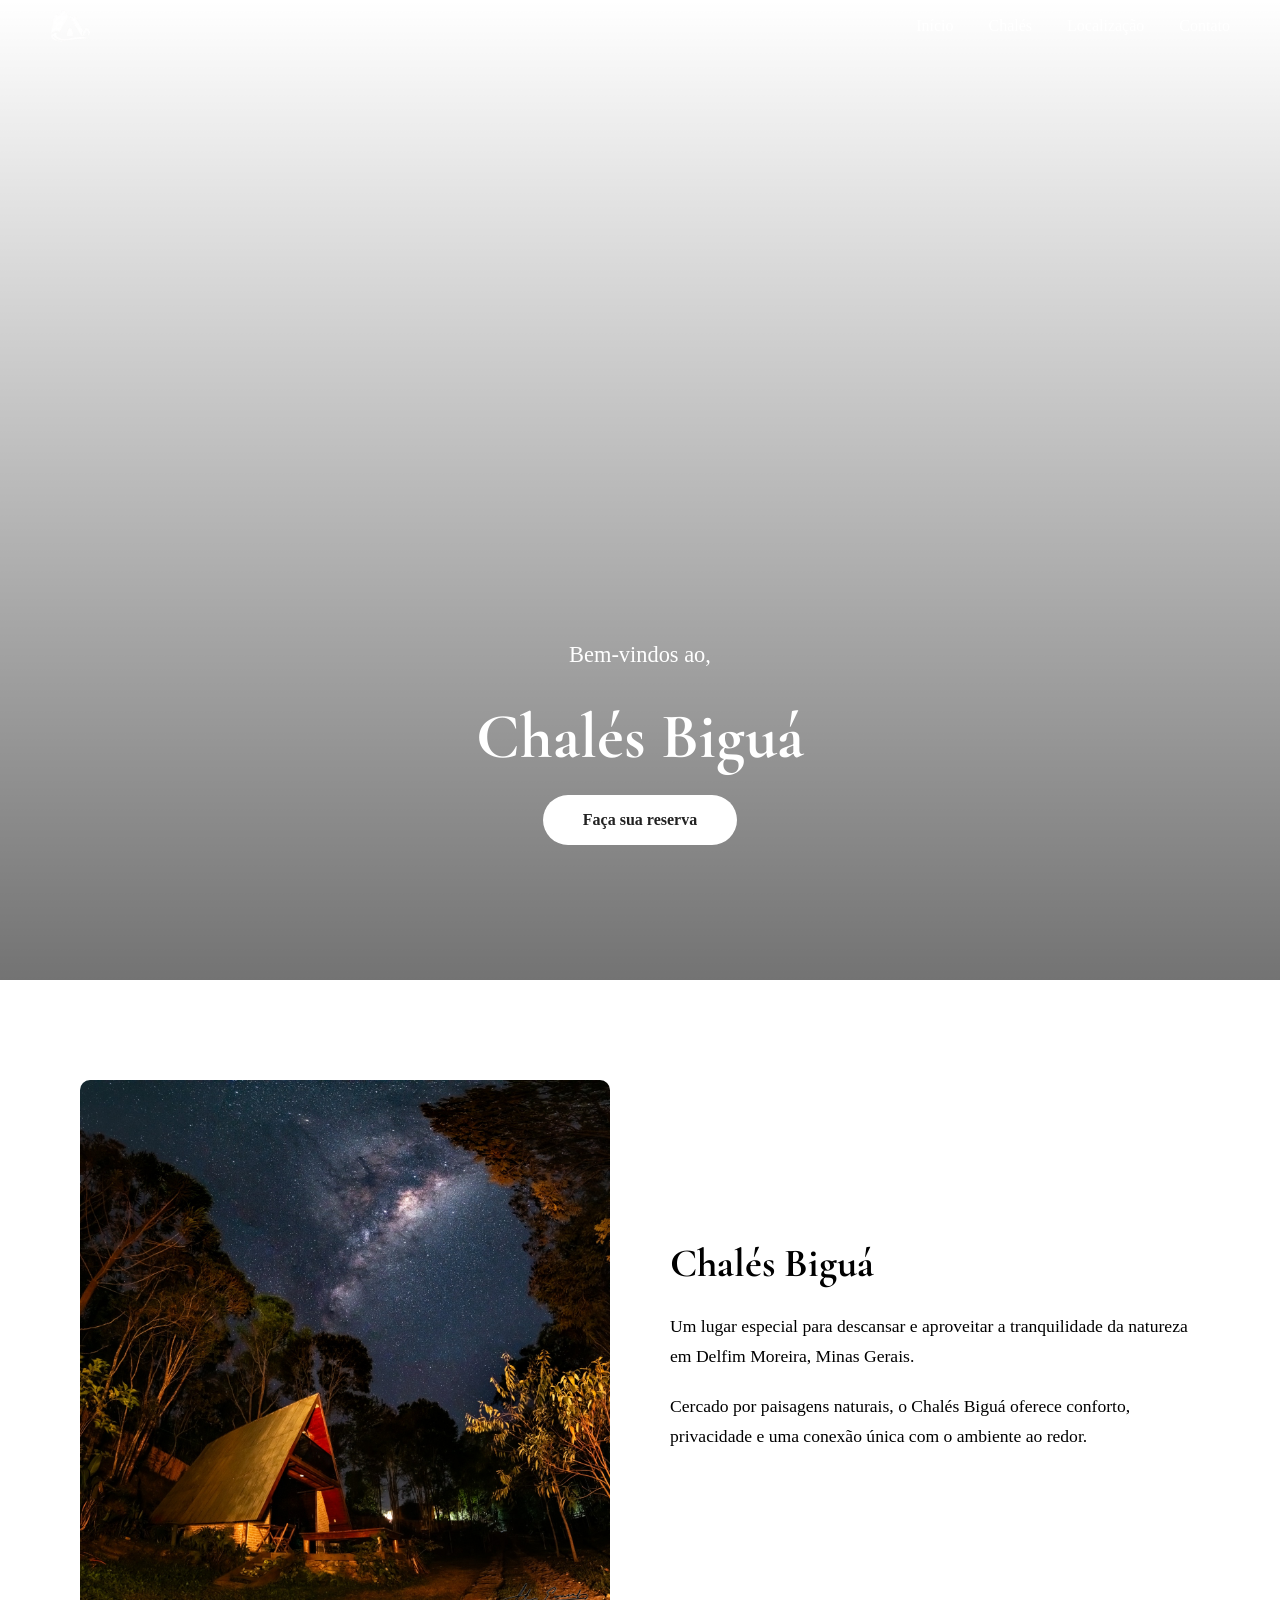
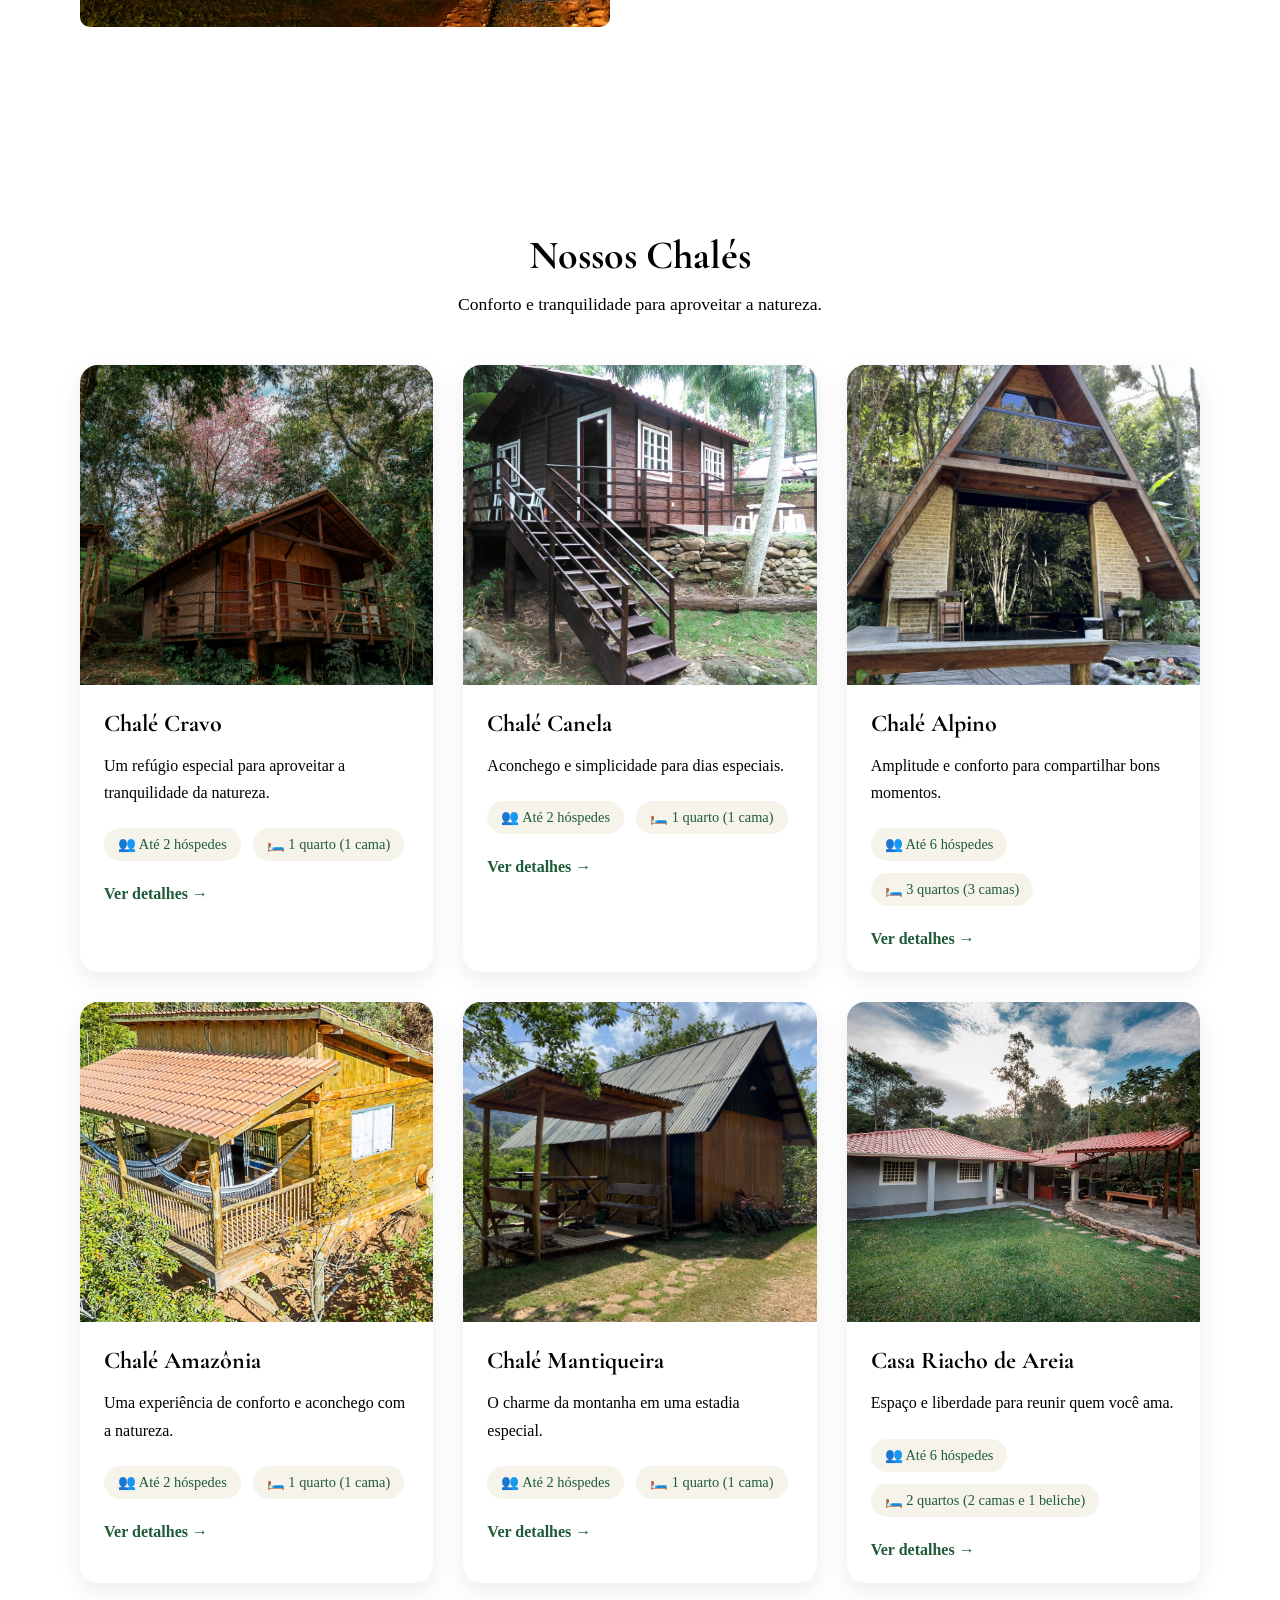
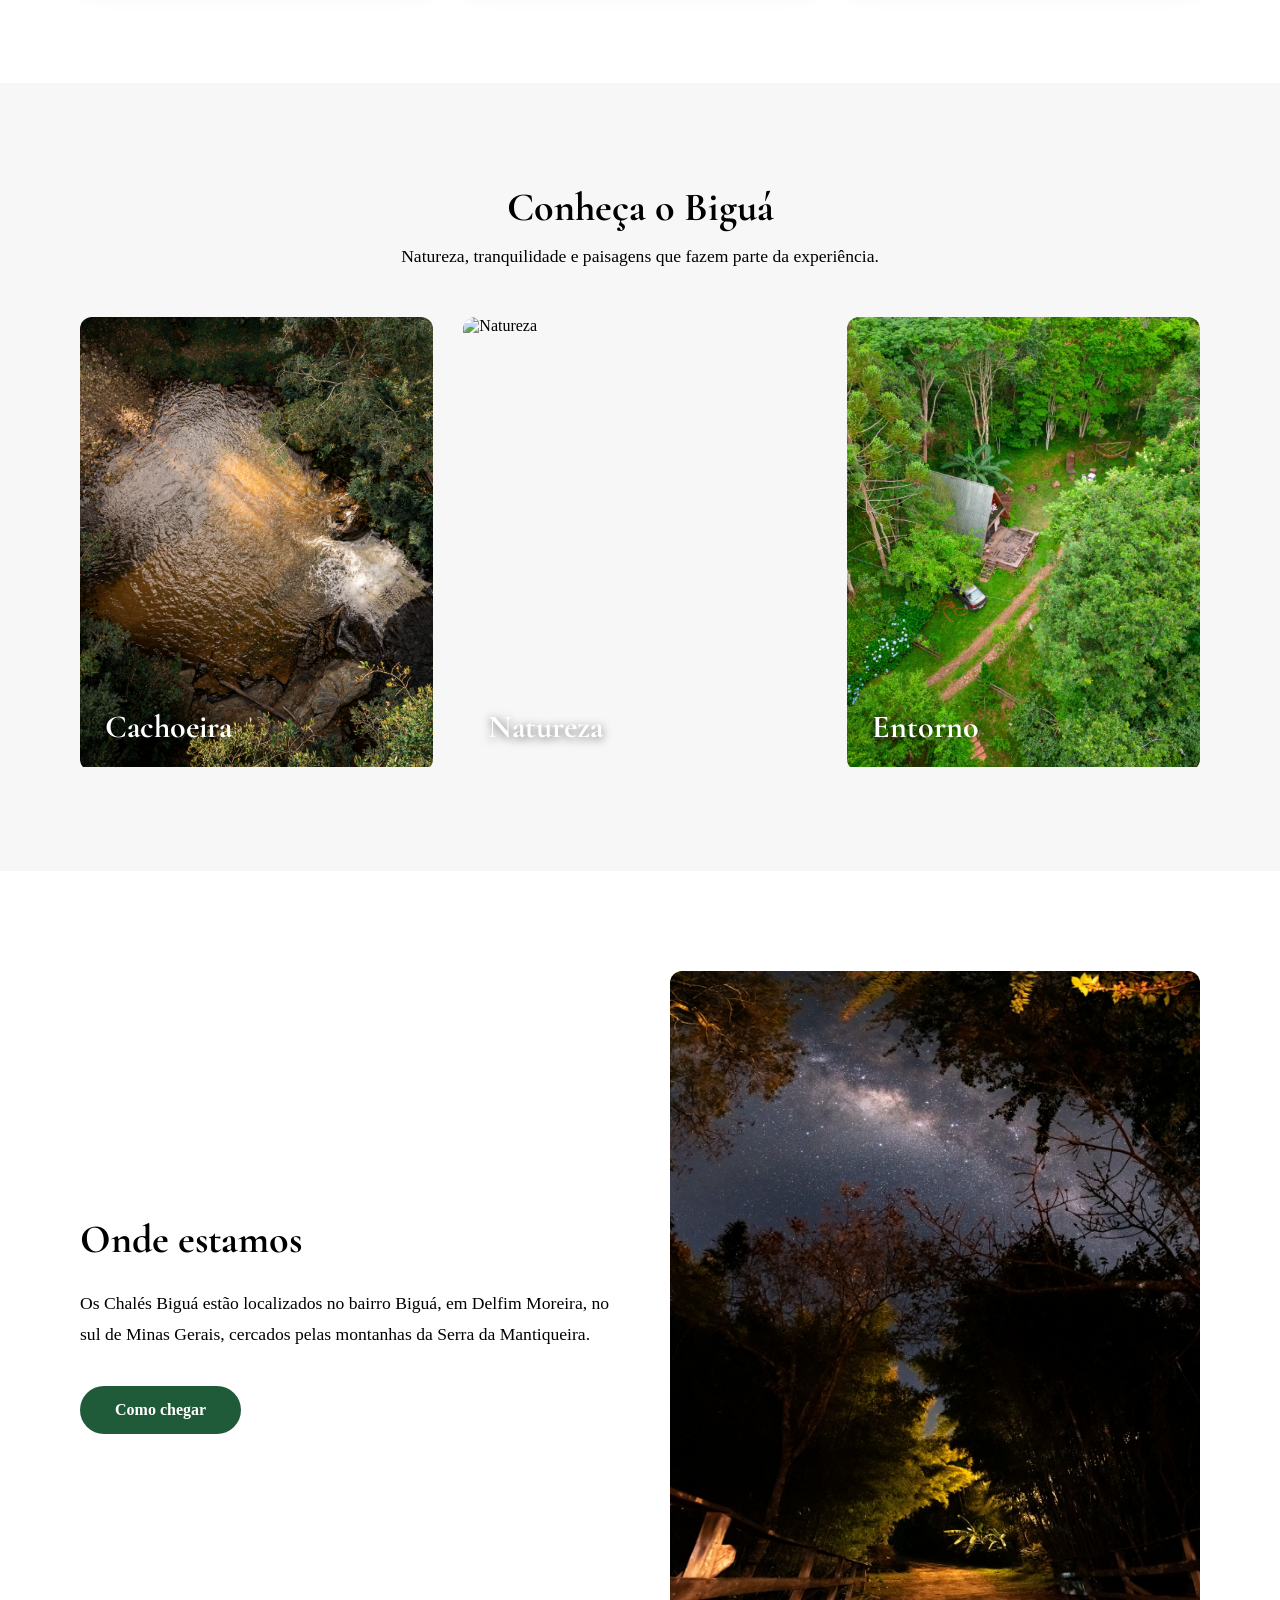
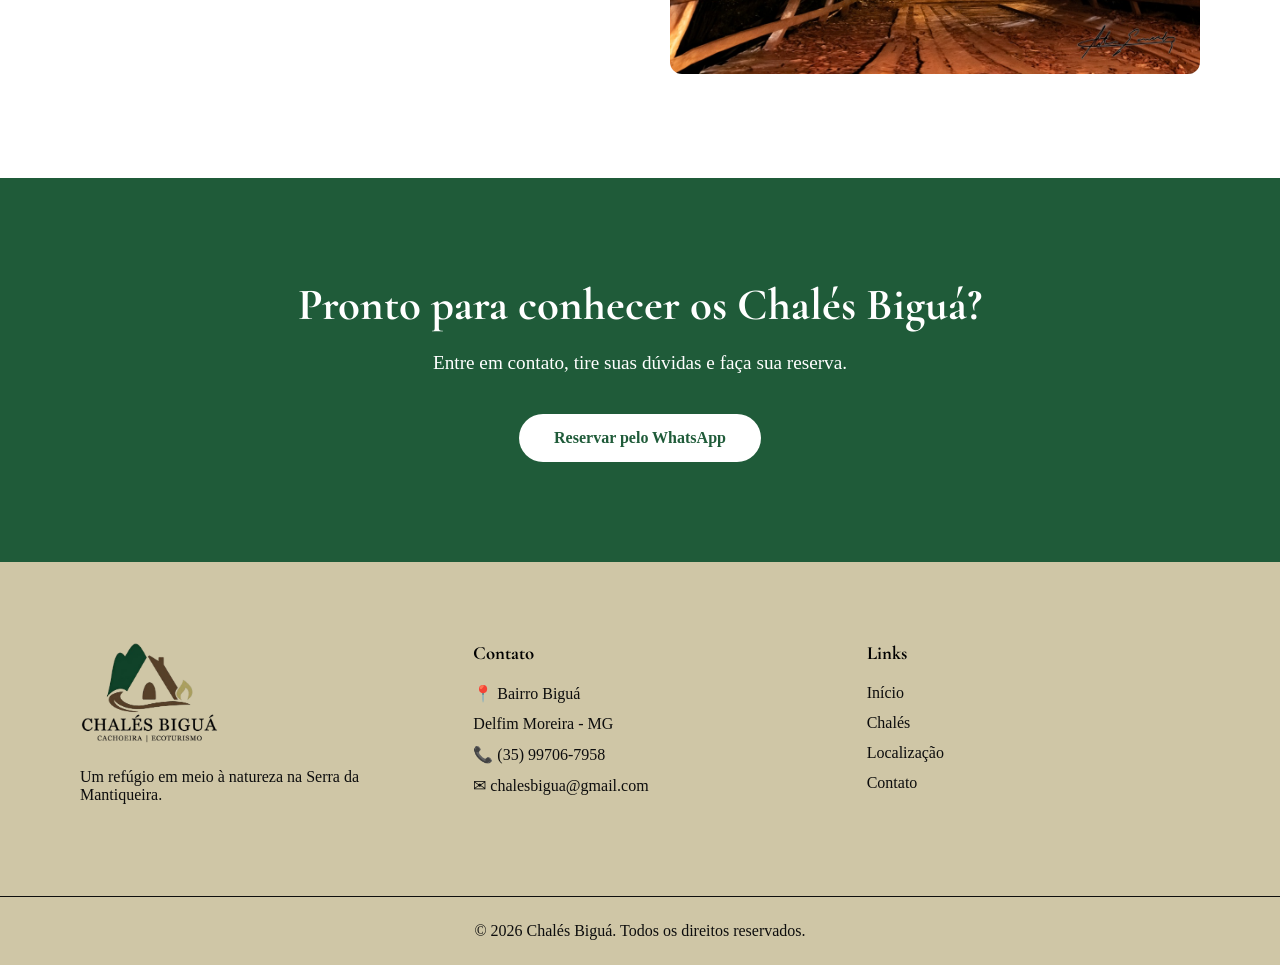
==== commit e7c40b2c: "Adicionando carrossel na primeira página de chalé" ====
--- a/index.html
+++ b/index.html
@@ -103,7 +103,7 @@
         <!--- Carrossel com os Chalés-->
         <div class="chales-carrossel">
 
-            <button class="carrossel-arrow carrossel prev" aria-label="Chalé Anterior">
+            <button class="carrossel-arrow carrossel-prev" aria-label="Chalé Anterior">
                 &#10094;
             </button>
 
@@ -269,13 +269,15 @@
                     </div>
                 </div>
             </div>
-            <button class="carrossel-arrow-next" aria-label="Próximo chalé">
+            <button class="carrossel-arrow carrossel-next" aria-label="Próximo chalé">
                 &#10095;
             </button>
         </div>
     </div>
     </section>
 
+
+    <!---Seção Nosso Espaço-->
     <section id="natureza" class="section natureza">
 
     <div class="section-title">
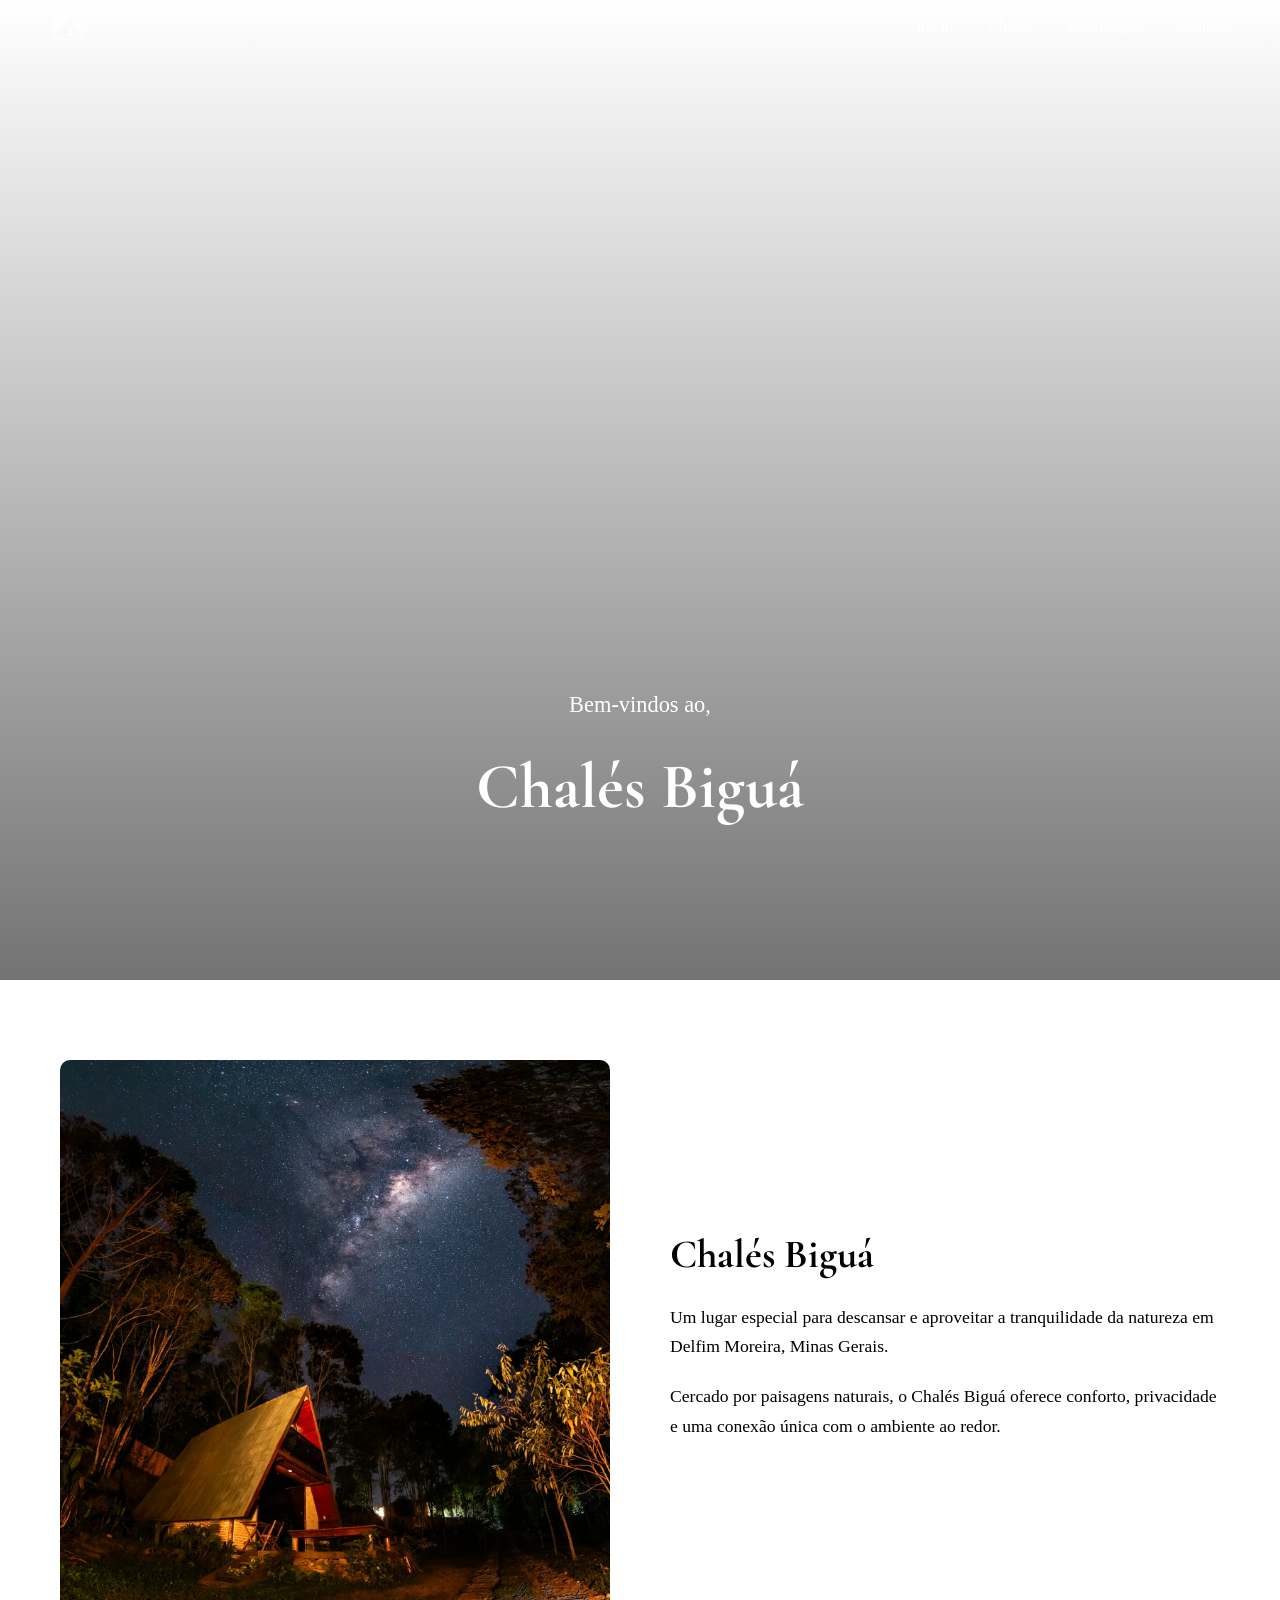
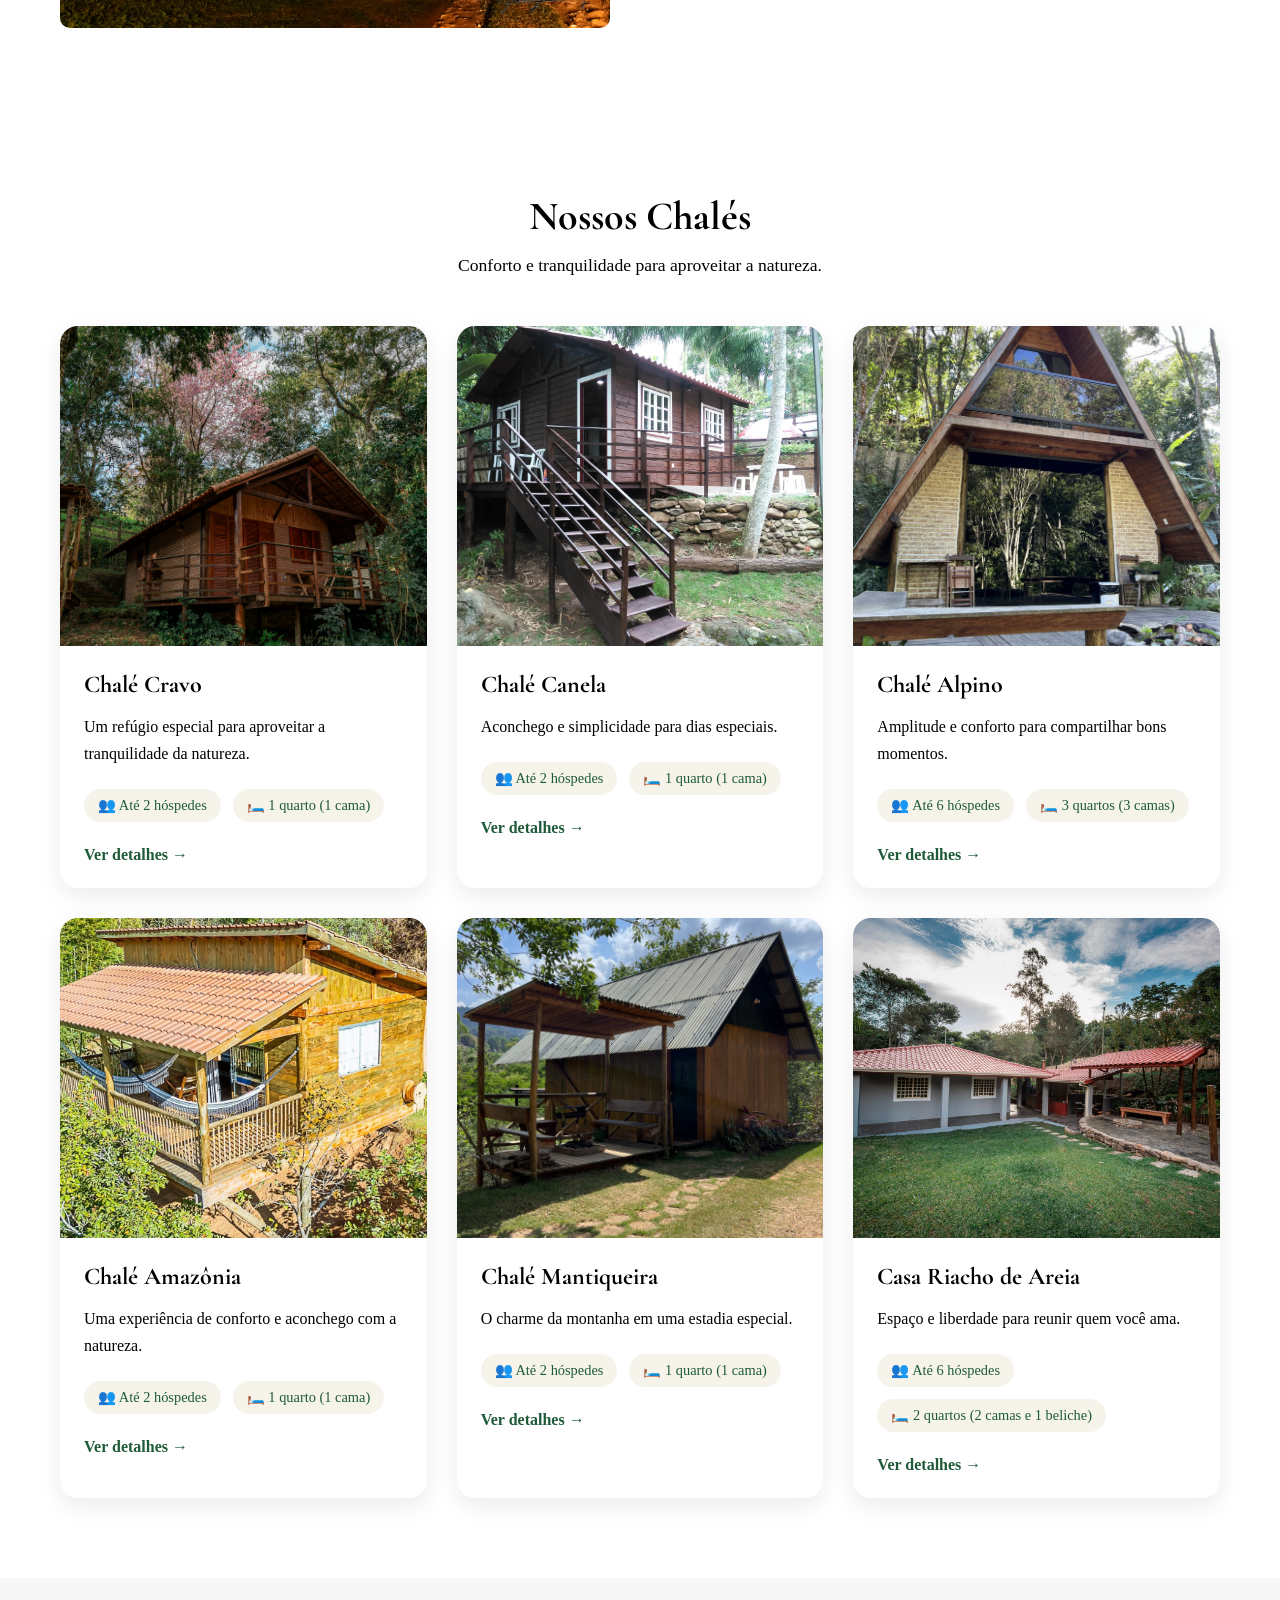
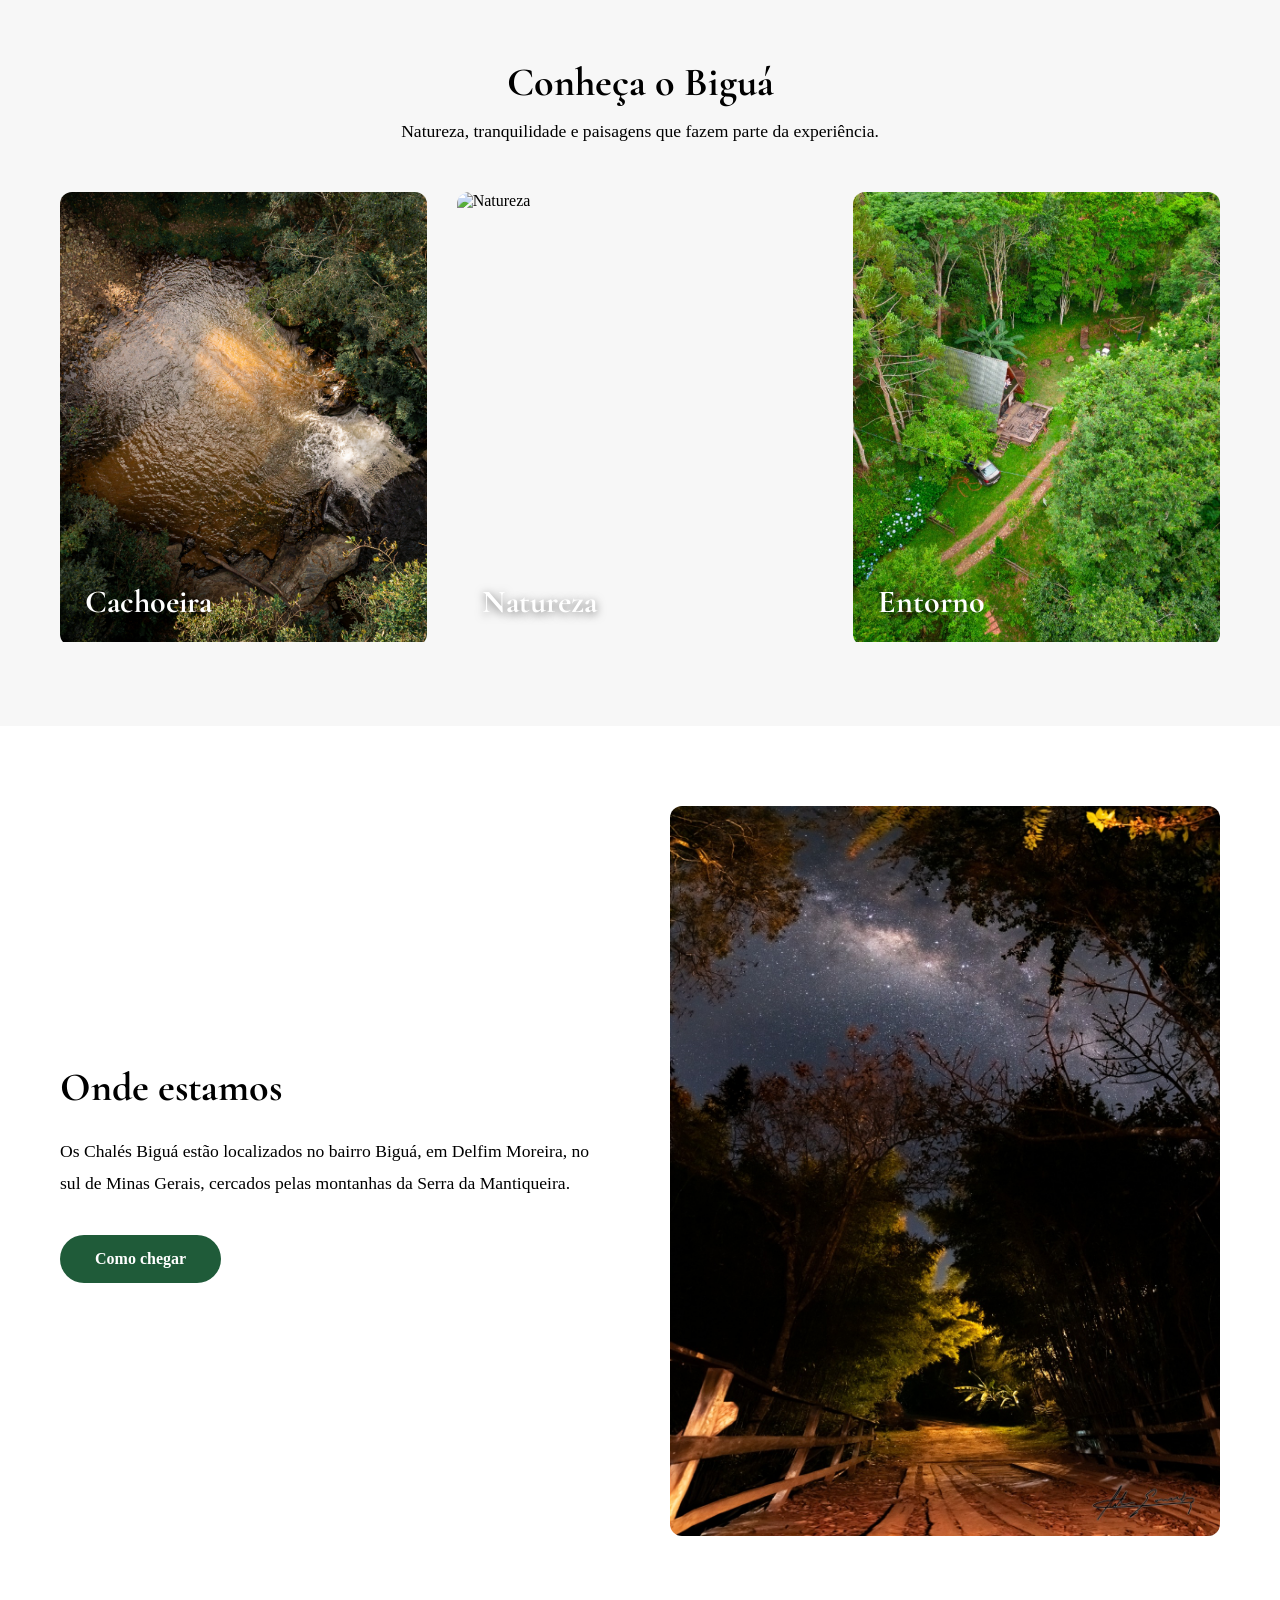
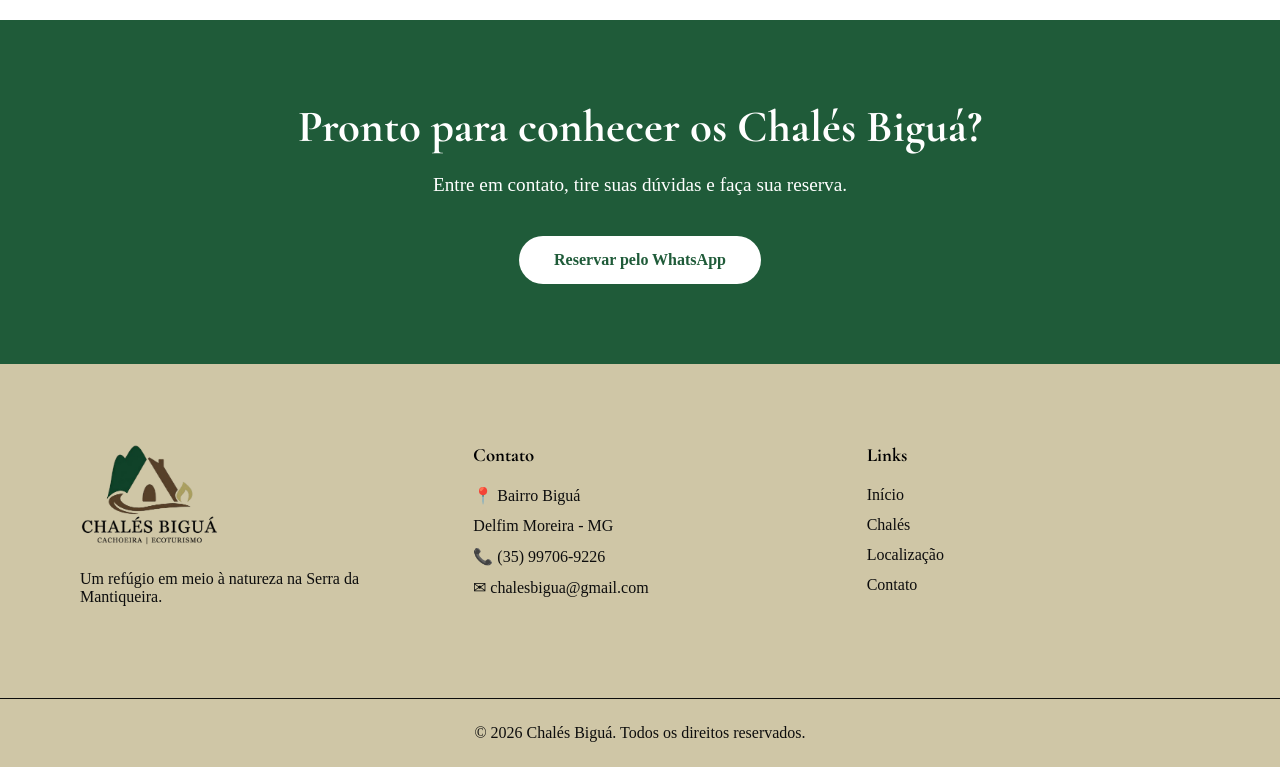
==== commit 7750d070: "Redesenhando parâmetros das seções" ====
--- a/index.html
+++ b/index.html
@@ -1,412 +1,405 @@
 <!DOCTYPE html>
 <html lang="pt-BR">
 
-<head>
-    <meta charset="UTF-8">
-    <meta name="viewport" content="width=device-width, initial-scale=1.0">
-
-    <title>Chalés Biguá</title>
-
-    <meta name="description" content="Chalés Biguá - hospedagem em meio à natureza no bairro Biguá, Delfim Moreira - MG.">
-
-    <link rel="preconnect" href="https://fonts.googleapis.com">
-    <link rel="preconnect" href="https://fonts.gstatic.com" crossorigin>
-    <link href="https://fonts.googleapis.com/css2?family=Cormorant+Garamond:wght@500;600;700&family=Inter:wght@300;400;500;600&display=swap" rel="stylesheet">
-    <link rel="stylesheet" href="assets/css/style.css">
-</head>
-
-<body>
-
-    <header class="navbar">
-
-    <div class="logo">
-        <img src="assets/images/logo-navbar2.png" alt="Chalés Biguá">
-    </div>
-
-    <nav>
-        <a href="#hero">Início</a>
-        <a href="#chales">Chalés</a>
-        <a href="#location">Localização</a>
-        <a href="#cta">Contato</a>
-    </nav>
-
-    </header>
-
-    <main>
-
-    <section id="hero" class="hero">
-
-    <video class="hero-video" autoplay muted loop playsinline>
-        <source src="assets/videos/hero.mp4" type="video/mp4">
-    </video>
-
-    <div class="hero-overlay"></div>
-
-    <div class="container hero-content">
-        <p class="hero-welcome">
-    Bem-vindos ao,
-</p>
-
-<h1>
-    Chalés Biguá
-</h1>
-
-        <a href="https://wa.me/5535997067958?text=Olá,%20gostaria%20de%20saber%20mais%20sobre%20os%20Chalés%20Biguá."
-            class="button hero-button"
-            target="_blank">
-            Faça sua reserva
-        </a>
-    </div>
-
-    </section>
-
-    <section id="about" class="section about">
-
-    <div class="about-image">
-        <img src="assets/images/sobre.jpg" alt="Chalés Biguá em meio à natureza">
-    </div>
-
-    <div class="container about-content">
-
-        <h2>Chalés Biguá</h2>
-
-        <p>
-            Um lugar especial para descansar e aproveitar a tranquilidade
-            da natureza em Delfim Moreira, Minas Gerais.
-        </p>
-
-        <p>
-            Cercado por paisagens naturais, o Chalés Biguá oferece conforto,
-            privacidade e uma conexão única com o ambiente ao redor.
-        </p>
-
-    </div>
-
-    </section>
-
-    <!---Seção: Chalés-->
-
-    <section id="chales" class="section chales">
-
-        <div class="container">
-
-            <div class="section-title">
-
-            <h2>Nossos Chalés</h2>
-
-            <p>
-                Conforto e tranquilidade para aproveitar a natureza.
-            </p>
-
-        </div>
-
-        <!--- Carrossel com os Chalés-->
-        <div class="chales-carrossel">
-
-            <button class="carrossel-arrow carrossel-prev" aria-label="Chalé Anterior">
-                &#10094;
-            </button>
-
-
-            <!---Conteiner dos chalés-->
-            <div class="chales-container">
-                
-                <!---Bloco do Chalé Cravo-->
-                <div class="chale-card">
-
-                    <img src="assets/images/chale-cravo-capa.jpg" alt="Chalé Biguá">
-
-                    <div class="chale-content">
-
-                        <h3>
-                        
-                            Chalé Cravo
-
-                        </h3>
-
+    <head>
+        <meta charset="UTF-8">
+        <meta name="viewport" content="width=device-width, initial-scale=1.0">
+
+        <title>Chalés Biguá</title>
+
+        <meta name="description" content="Chalés Biguá - hospedagem em meio à natureza no bairro Biguá, Delfim Moreira - MG.">
+
+        <link rel="preconnect" href="https://fonts.googleapis.com">
+        <link rel="preconnect" href="https://fonts.gstatic.com" crossorigin>
+        <link href="https://fonts.googleapis.com/css2?family=Cormorant+Garamond:wght@500;600;700&family=Inter:wght@300;400;500;600&display=swap" rel="stylesheet">
+        <link rel="stylesheet" href="assets/css/style.css">
+    </head>
+
+    <body>
+
+        <header class="navbar">
+
+            <div class="logo">
+                <img src="assets/images/logo-navbar2.png" alt="Chalés Biguá">
+            </div>
+
+            <nav>
+            <a href="#hero">Início</a>
+            <a href="#chales">Chalés</a>
+            <a href="#location">Localização</a>
+            <a href="#cta">Contato</a>
+            </nav>
+
+        </header>
+
+        <main>
+
+            <section id="hero" class="hero">
+
+                <video class="hero-video" autoplay muted loop playsinline>
+                <source src="assets/videos/hero.mp4" type="video/mp4">
+                </video>
+
+                <div class="hero-overlay"></div>
+
+                <div class="container hero-content">
+
+                    <p class="hero-welcome">
+                        Bem-vindos ao,
+                    </p>
+
+                    <h1>
+                        Chalés Biguá
+                    </h1>
+
+                    <!-- Botão de reserva no hero:
+                    <a href="https://wa.me/5535997067958?text=Olá,%20gostaria%20de%20saber%20mais%20sobre%20os%20Chalés%20Biguá."
+                        class="button hero-button"
+                        target="_blank">
+                        Faça sua reserva
+                    </a>
+                    excluído temporariamente -->
+
+                </div>
+
+            </section>
+
+            <section id="about" class="section about">
+
+                <div class="about-image">
+                    <img src="assets/images/sobre.jpg" alt="Chalés Biguá em meio à natureza">
+                </div>
+
+                <div class="container about-content">
+
+                    <h2>Chalés Biguá</h2>
+                    <p>
+                        Um lugar especial para descansar e aproveitar a tranquilidade
+                        da natureza em Delfim Moreira, Minas Gerais.
+                    </p>
+                    <p>
+                        Cercado por paisagens naturais, o Chalés Biguá oferece conforto,
+                        privacidade e uma conexão única com o ambiente ao redor.
+                    </p>
+                </div>
+            </section>
+
+            <!---Seção: Chalés-->
+            <section id="chales" class="section chales">
+
+                <div class="container">
+
+                    <div class="section-title">
+
+                        <h2>Nossos Chalés</h2>
                         <p>
-                            Um refúgio especial para aproveitar a tranquilidade da natureza.
+                            Conforto e tranquilidade para aproveitar a natureza.
                         </p>
-                    
-                        <div class="chale-features">
-
-                            <span>👥 Até 2 hóspedes</span>
-                            <span>🛏️ 1 quarto (1 cama)</span>
-
+                    </div>
+
+                    <!--- Carrossel com os Chalés
+                    <div class="chales-carrossel">
+                        <button class="carrossel-arrow carrossel-prev" aria-label="Chalé Anterior">
+                            &#10094;
+                        </button>
+                        -->
+
+                        <!---Conteiner dos chalés-->
+                        <div class="chales-container">
+                            
+                            <!---Bloco do Chalé Cravo-->
+                            <div class="chale-card">
+
+                                <img src="assets/images/chale-cravo-capa.jpg" alt="Chalé Biguá">
+
+                                <div class="chale-content">
+
+                                    <h3>
+                                    
+                                        Chalé Cravo
+
+                                    </h3>
+
+                                    <p>
+                                        Um refúgio especial para aproveitar a tranquilidade da natureza.
+                                    </p>
+                                
+                                    <div class="chale-features">
+
+                                        <span>👥 Até 2 hóspedes</span>
+                                        <span>🛏️ 1 quarto (1 cama)</span>
+
+                                    </div>
+
+                                    <a href="chales/chale-1.html" class="chale-button">
+
+                                        Ver detalhes →
+
+                                    </a>
+                                </div>
+                            </div>
+                            
+                            <!---Bloco do Chalé Canela-->
+                            <div class="chale-card">
+
+                                <img src="assets/images/chale-canela-capa.jpg" alt="Chalé 2">
+
+                                <div class="chale-content">
+                            
+                                    <h3>Chalé Canela</h3>
+
+                                    <p>
+                                        Aconchego e simplicidade para dias especiais.
+                                    </p>
+
+                                    <div class="chale-features">
+                                        <span> 👥 Até 2 hóspedes</span>
+                                        <span> 🛏️ 1 quarto (1 cama)</span>
+                                    </div>
+
+                                    <a href="chales/chale-2.html" class="chale-button">
+                                        Ver detalhes →
+                                    </a>              
+                            
+                                </div>
+                            </div>
+                            
+                            <!---Bloco do Chalé Alpino-->
+                            <div class="chale-card">
+
+                                <img src="assets/images/chale-alpino-capa.jpg" alt="Chalé 3">
+
+                                <div class="chale-content">
+                            
+                                    <h3>Chalé Alpino</h3>
+
+                                    <p>
+                                        Amplitude e conforto para compartilhar bons momentos.
+                                    </p>
+
+                                    <div class="chale-features">
+                                        <span> 👥 Até 6 hóspedes</span>
+                                        <span> 🛏️ 3 quartos (3 camas)</span>
+                                    </div>
+
+                                    <a href="chales/chale-3.html" class="chale-button">
+                                        Ver detalhes →
+                                    </a>              
+                            
+                                </div>
+                            </div>
+
+                            <!---Bloco do Chalé Amazônia-->
+                            <div class="chale-card">
+
+                                <img src="assets/images/chale-amazonia-capa.JPG" alt="Chalé 4">
+
+                                <div class="chale-content">
+                            
+                                    <h3>Chalé Amazônia</h3>
+
+                                    <p>
+                                        Uma experiência de conforto e aconchego com a natureza.
+                                    </p>
+
+                                    <div class="chale-features">
+                                        <span> 👥 Até 2 hóspedes</span>
+                                        <span> 🛏️ 1 quarto (1 cama)</span>
+                                    </div>
+
+                                    <a href="chales/chale-4.html" class="chale-button">
+                                        Ver detalhes →
+                                    </a>              
+                            
+                                </div>
+                            </div>
+
+                            <!---Bloco do Chalé Mantiqueira-->
+                            <div class="chale-card">
+
+                                <img src="assets/images/chale-mantiqueira-capa.jpg" alt="Chalé 5">
+
+                                <div class="chale-content">
+                            
+                                    <h3>Chalé Mantiqueira</h3>
+
+                                    <p>
+                                        O charme da montanha em uma estadia especial.
+                                    </p>
+
+                                    <div class="chale-features">
+                                        <span> 👥 Até 2 hóspedes</span>
+                                        <span> 🛏️ 1 quarto (1 cama)</span>
+                                    </div>
+
+                                    <a href="chales/chale-5.html" class="chale-button">
+                                        Ver detalhes →
+                                    </a>              
+                            
+                                </div>
+                            </div>
+
+                            <!---bloco da Casa Riacho de Areia-->
+                            <div class="chale-card">
+
+                                <img src="assets/images/casa-riacho-de-areia-capa.JPG" alt="Chalé 6">
+
+                                <div class="chale-content">
+                            
+                                    <h3>Casa Riacho de Areia</h3>
+
+                                    <p>
+                                        Espaço e liberdade para reunir quem você ama.
+                                    </p>
+
+                                    <div class="chale-features">
+                                        <span> 👥 Até 6 hóspedes</span>
+                                        <span> 🛏️ 2 quartos (2 camas e 1 beliche)</span>
+                                    </div>
+
+                                    <a href="chales/chale-6.html" class="chale-button">
+                                        Ver detalhes →
+                                    </a>              
+                            
+                                </div>
+                            </div>
                         </div>
-
-                        <a href="chales/chale-1.html" class="chale-button">
-
-                            Ver detalhes →
-
-                        </a>
-
+                        <!--
+                        <button class="carrossel-arrow carrossel-next" aria-label="Próximo chalé">
+                            &#10095;
+                        </button>
                     </div>
-                </div>
-                
-                <!---Bloco do Chalé Canela-->
-                <div class="chale-card">
-
-                    <img src="assets/images/chale-canela-capa.jpg" alt="Chalé 2">
-
-                    <div class="chale-content">
-                
-                        <h3>Chalé Canela</h3>
-
-                        <p>
-                            Aconchego e simplicidade para dias especiais.
-                        </p>
-
-                        <div class="chale-features">
-                            <span> 👥 Até 2 hóspedes</span>
-                            <span> 🛏️ 1 quarto (1 cama)</span>
-                        </div>
-
-                        <a href="chales/chale-2.html" class="chale-button">
-                            Ver detalhes →
-                        </a>              
-                
+                    -->
+                </div>
+            </section>
+
+            <!---Seção Nosso Espaço-->
+            <section id="natureza" class="section natureza">
+
+                <div class="section-title">
+                    <h2>Conheça o Biguá</h2>
+                    <p>Natureza, tranquilidade e paisagens que fazem parte da experiência.</p>
+                </div>
+
+                <div class="natureza-grid">
+
+                    <div class="natureza-item">
+                        <img src="assets/images/cachoeira.jpg" alt="Cachoeira">
+                        <h3>Cachoeira</h3>
                     </div>
-                </div>
-                
-                <!---Bloco do Chalé Alpino-->
-                <div class="chale-card">
-
-                    <img src="assets/images/chale-alpino-capa.jpg" alt="Chalé 3">
-
-                    <div class="chale-content">
-                
-                        <h3>Chalé Alpino</h3>
-
-                        <p>
-                            Amplitude e conforto para compartilhar bons momentos.
-                        </p>
-
-                        <div class="chale-features">
-                            <span> 👥 Até 6 hóspedes</span>
-                            <span> 🛏️ 3 quartos (3 camas)</span>
-                        </div>
-
-                        <a href="chales/chale-3.html" class="chale-button">
-                            Ver detalhes →
-                        </a>              
-                
+
+                    <div class="natureza-item">
+                        <img src="assets/images/natureza.jpg" alt="Natureza">
+                        <h3>Natureza</h3>
                     </div>
-                </div>
-
-                <!---Bloco do Chalé Amazônia-->
-                <div class="chale-card">
-
-                    <img src="assets/images/chale-amazonia-capa.JPG" alt="Chalé 4">
-
-                    <div class="chale-content">
-                
-                        <h3>Chalé Amazônia</h3>
-
-                        <p>
-                            Uma experiência de conforto e aconchego com a natureza.
-                        </p>
-
-                        <div class="chale-features">
-                            <span> 👥 Até 2 hóspedes</span>
-                            <span> 🛏️ 1 quarto (1 cama)</span>
-                        </div>
-
-                        <a href="chales/chale-4.html" class="chale-button">
-                            Ver detalhes →
-                        </a>              
-                
+
+                    <div class="natureza-item">
+                        <img src="assets/images/entorno.jpg" alt="Entorno">
+                        <h3>Entorno</h3>
                     </div>
-                </div>
-
-                <!---Bloco do Chalé Mantiqueira-->
-                <div class="chale-card">
-
-                    <img src="assets/images/chale-mantiqueira-capa.jpg" alt="Chalé 5">
-
-                    <div class="chale-content">
-                
-                        <h3>Chalé Mantiqueira</h3>
-
-                        <p>
-                            O charme da montanha em uma estadia especial.
-                        </p>
-
-                        <div class="chale-features">
-                            <span> 👥 Até 2 hóspedes</span>
-                            <span> 🛏️ 1 quarto (1 cama)</span>
-                        </div>
-
-                        <a href="chales/chale-5.html" class="chale-button">
-                            Ver detalhes →
-                        </a>              
-                
-                    </div>
-                </div>
-
-                <!---bloco da Casa Riacho de Areia-->
-                <div class="chale-card">
-
-                    <img src="assets/images/casa-riacho-de-areia-capa.JPG" alt="Chalé 6">
-
-                    <div class="chale-content">
-                
-                        <h3>Casa Riacho de Areia</h3>
-
-                        <p>
-                            Espaço e liberdade para reunir quem você ama.
-                        </p>
-
-                        <div class="chale-features">
-                            <span> 👥 Até 6 hóspedes</span>
-                            <span> 🛏️ 2 quartos (2 camas e 1 beliche)</span>
-                        </div>
-
-                        <a href="chales/chale-6.html" class="chale-button">
-                            Ver detalhes →
-                        </a>              
-                
-                    </div>
-                </div>
+
+                </div>
+
+            </section>
+
+            <section id="location" class="section location">
+
+                <div class="container location-content">
+
+                    <h2>Onde estamos</h2>
+
+                    <p>
+                    Os Chalés Biguá estão localizados no bairro Biguá, em
+                    Delfim Moreira, no sul de Minas Gerais, cercados pelas
+                    montanhas da Serra da Mantiqueira.
+                    </p>
+
+                    <a href="https://maps.app.goo.gl/jZWPqKLeguaLBfMs8"
+                        class="button location-button"
+                        target="_blank">
+                        Como chegar
+                    </a>
+                </div>
+
+                <div class="location-image">
+
+                    <img src="assets/images/localizacao.jpg"
+                        alt="Vista da região dos Chalés Biguá">
+
+                </div>
+
+            </section>
+
+            <section id="cta" class="section cta">
+            
+                <div class="container">
+
+                    <h2>Pronto para conhecer os Chalés Biguá?</h2>
+
+                    <p>
+                        Entre em contato, tire suas dúvidas e faça sua reserva.
+                    </p>
+
+                    <a href="https://wa.me/5535997069226?text=Olá,%20gostaria%20de%20saber%20mais%20sobre%20os%20Chalés%20Biguá."
+                        class="button cta-button"
+                        target="_blank">
+                        Reservar pelo WhatsApp
+                    </a>
+                </div>
+            </section>
+
+        </main>
+
+        <footer class="footer">
+
+            <div class="footer-container">
+
+                <div class="footer-column">
+
+                    <img src="assets/images/logo.png"
+                        alt="Chalés Biguá"
+                        class="footer-logo">
+
+                    <p>
+                        Um refúgio em meio à natureza na Serra da Mantiqueira.
+                    </p>
+
+                </div>
+
+                <div class="footer-column">
+
+                    <h3>Contato</h3>
+
+                    <p>📍 Bairro Biguá</p>
+                    <p>Delfim Moreira - MG</p>
+                    <p>📞 (35) 99706-9226</p>
+                    <p>✉ chalesbigua@gmail.com</p>
+
+                </div>
+
+                <div class="footer-column">
+
+                    <h3>Links</h3>
+
+                    <a href="#">Início</a>
+                    <a href="#">Chalés</a>
+                    <a href="#">Localização</a>
+                    <a href="#">Contato</a>
+
+                </div>
+
             </div>
-            <button class="carrossel-arrow carrossel-next" aria-label="Próximo chalé">
-                &#10095;
-            </button>
-        </div>
-    </div>
-    </section>
-
-
-    <!---Seção Nosso Espaço-->
-    <section id="natureza" class="section natureza">
-
-    <div class="section-title">
-        <h2>Conheça o Biguá</h2>
-        <p>Natureza, tranquilidade e paisagens que fazem parte da experiência.</p>
-    </div>
-
-    <div class="natureza-grid">
-
-        <div class="natureza-item">
-            <img src="assets/images/cachoeira.jpg" alt="Cachoeira">
-            <h3>Cachoeira</h3>
-        </div>
-
-        <div class="natureza-item">
-            <img src="assets/images/natureza.jpg" alt="Natureza">
-            <h3>Natureza</h3>
-        </div>
-
-        <div class="natureza-item">
-            <img src="assets/images/entorno.jpg" alt="Entorno">
-            <h3>Entorno</h3>
-        </div>
-
-    </div>
-
-    </section>
-
-    <section id="location" class="section location">
-
-    <div class="container location-content">
-
-        <h2>Onde estamos</h2>
-
-        <p>
-            Os Chalés Biguá estão localizados no bairro Biguá, em
-            Delfim Moreira, no sul de Minas Gerais, cercados pelas
-            montanhas da Serra da Mantiqueira.
-        </p>
-
-        <a href="https://maps.app.goo.gl/jZWPqKLeguaLBfMs8"
-   class="button location-button"
-   target="_blank">
-    Como chegar
-</a>
-
-    </div>
-
-    <div class="location-image">
-
-        <img src="assets/images/localizacao.jpg"
-             alt="Vista da região dos Chalés Biguá">
-
-    </div>
-
-    </section>
-
-    <section id="cta" class="section cta">
-    
-    <div class="container">
-
-        <h2>Pronto para conhecer os Chalés Biguá?</h2>
-
-        <p>
-            Entre em contato, tire suas dúvidas e faça sua reserva.
-        </p>
-
-        <a href="https://wa.me/5535997067958?text=Olá,%20gostaria%20de%20saber%20mais%20sobre%20os%20Chalés%20Biguá."
-   class="button cta-button"
-   target="_blank">
-    Reservar pelo WhatsApp
-</a>
-
-    </div>
-
-    </section>
-
-    </main>
-
-    <footer class="footer">
-
-    <div class="footer-container">
-
-        <div class="footer-column">
-
-            <img src="assets/images/logo.png"
-                 alt="Chalés Biguá"
-                 class="footer-logo">
-
-            <p>
-                Um refúgio em meio à natureza na Serra da Mantiqueira.
-            </p>
-
-        </div>
-
-        <div class="footer-column">
-
-            <h3>Contato</h3>
-
-            <p>📍 Bairro Biguá</p>
-            <p>Delfim Moreira - MG</p>
-            <p>📞 (35) 99706-7958</p>
-            <p>✉ chalesbigua@gmail.com</p>
-
-        </div>
-
-        <div class="footer-column">
-
-            <h3>Links</h3>
-
-            <a href="#">Início</a>
-            <a href="#">Chalés</a>
-            <a href="#">Localização</a>
-            <a href="#">Contato</a>
-
-        </div>
-
-    </div>
-
-    <div class="footer-bottom">
-
-        © 2026 Chalés Biguá. Todos os direitos reservados.
-
-    </div>
-
-    </footer>
-
-    <script src="assets/js/script.js"></script>
-
-</body>
+
+            <div class="footer-bottom">
+
+                © 2026 Chalés Biguá. Todos os direitos reservados.
+
+            </div>
+
+        </footer>
+
+        <script src="assets/js/script.js"></script>
+
+    </body>
 
 </html>
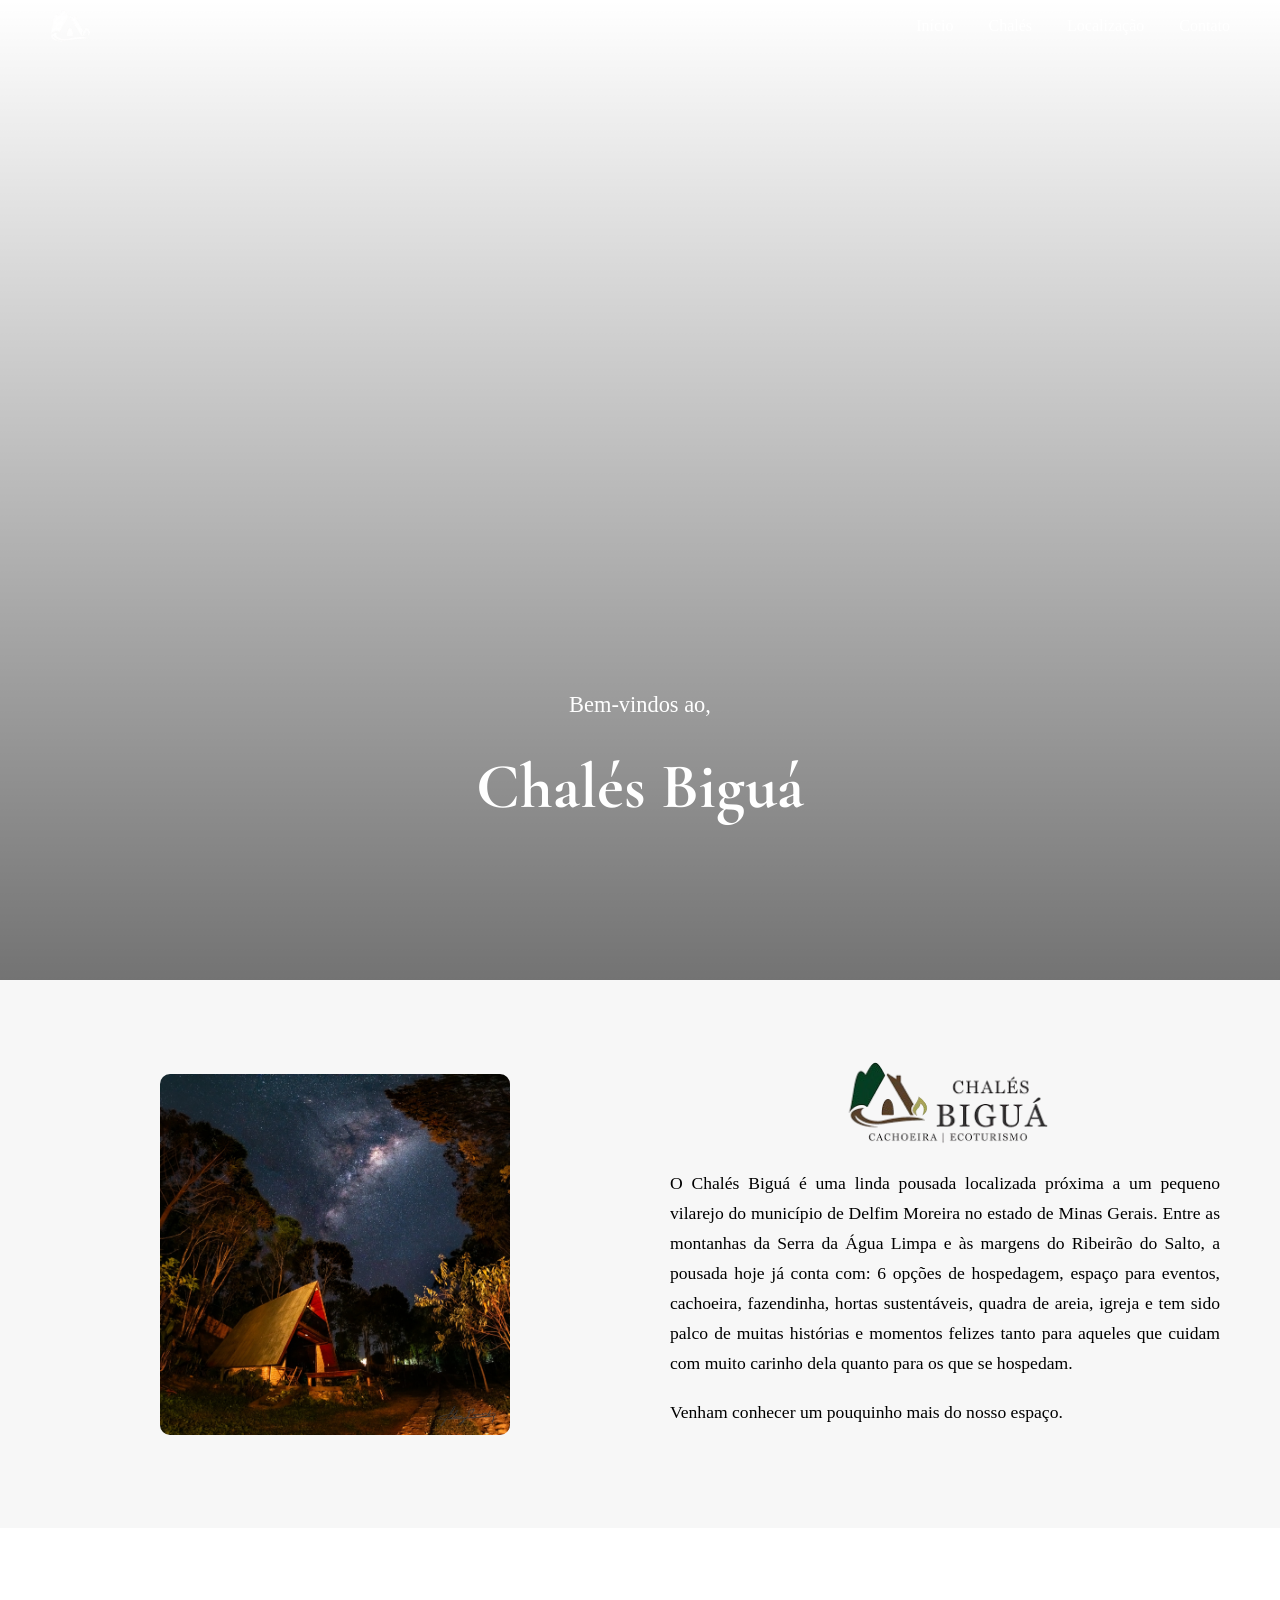
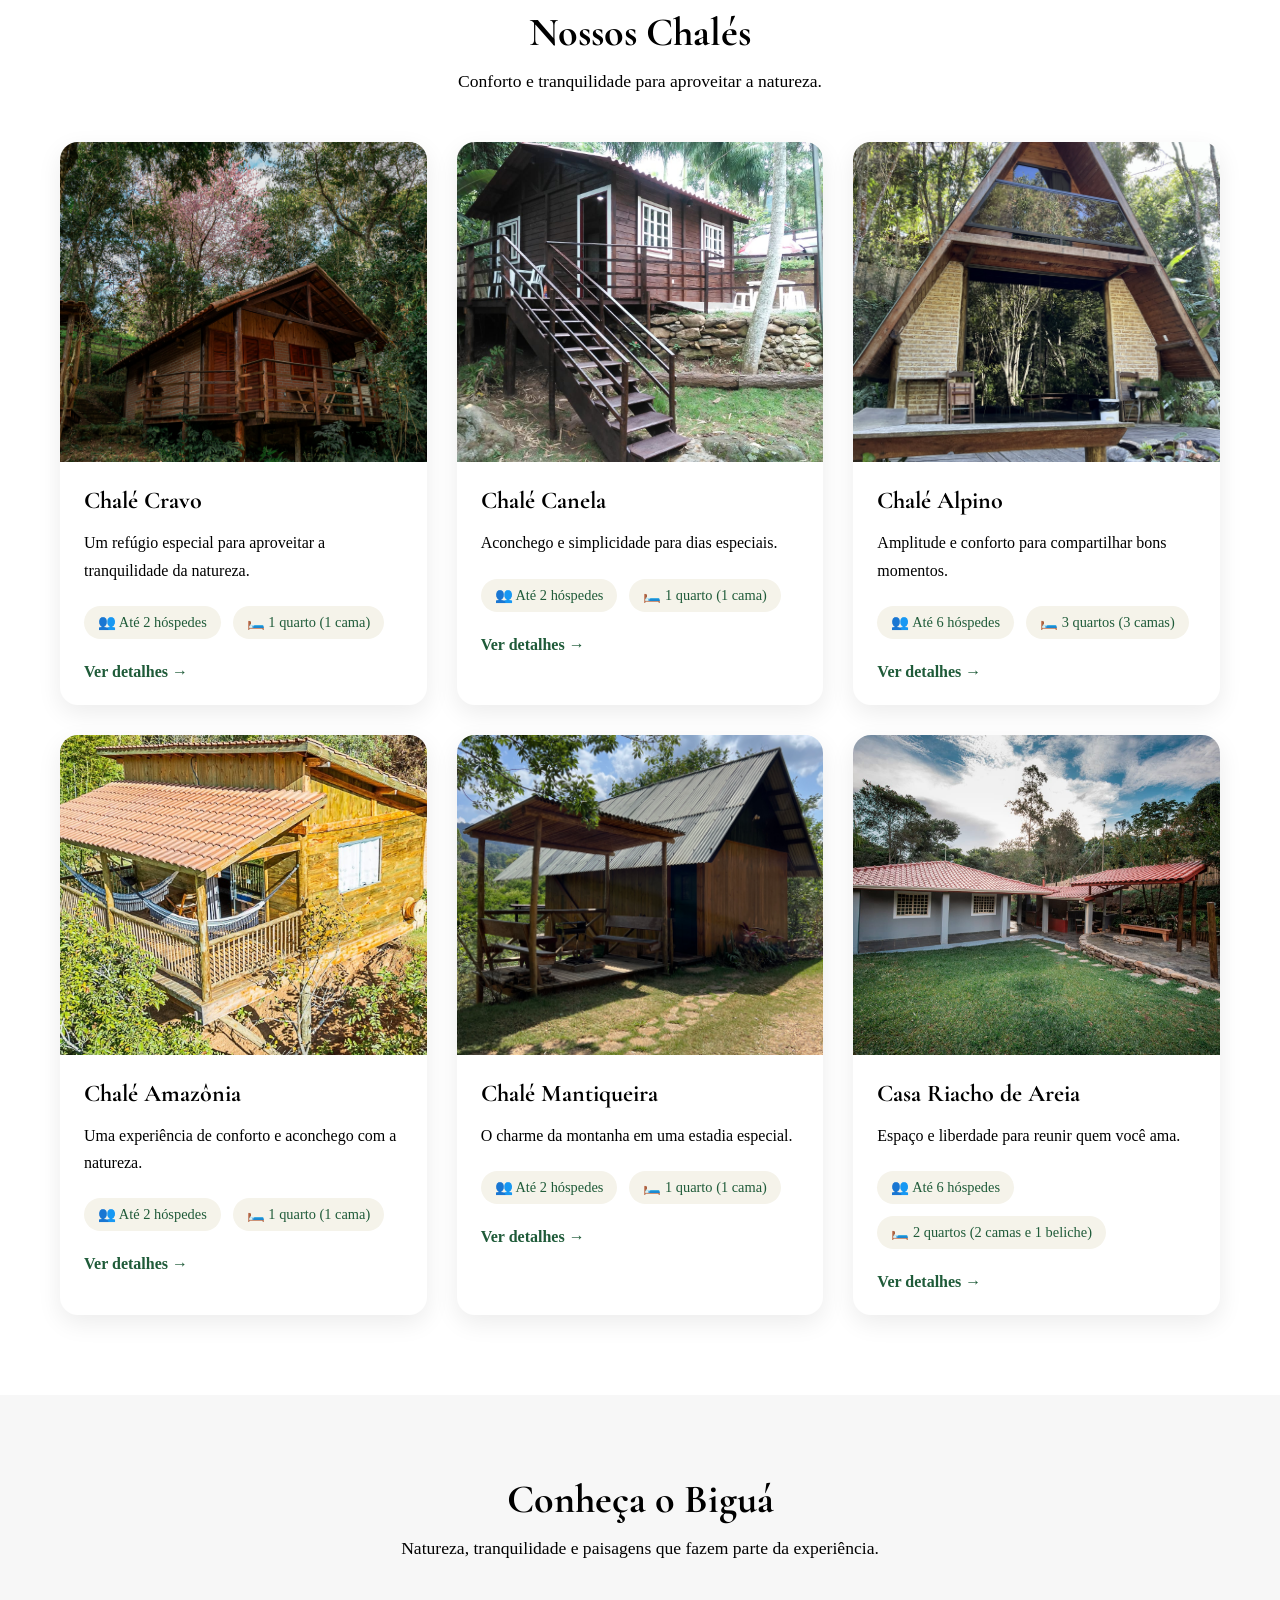
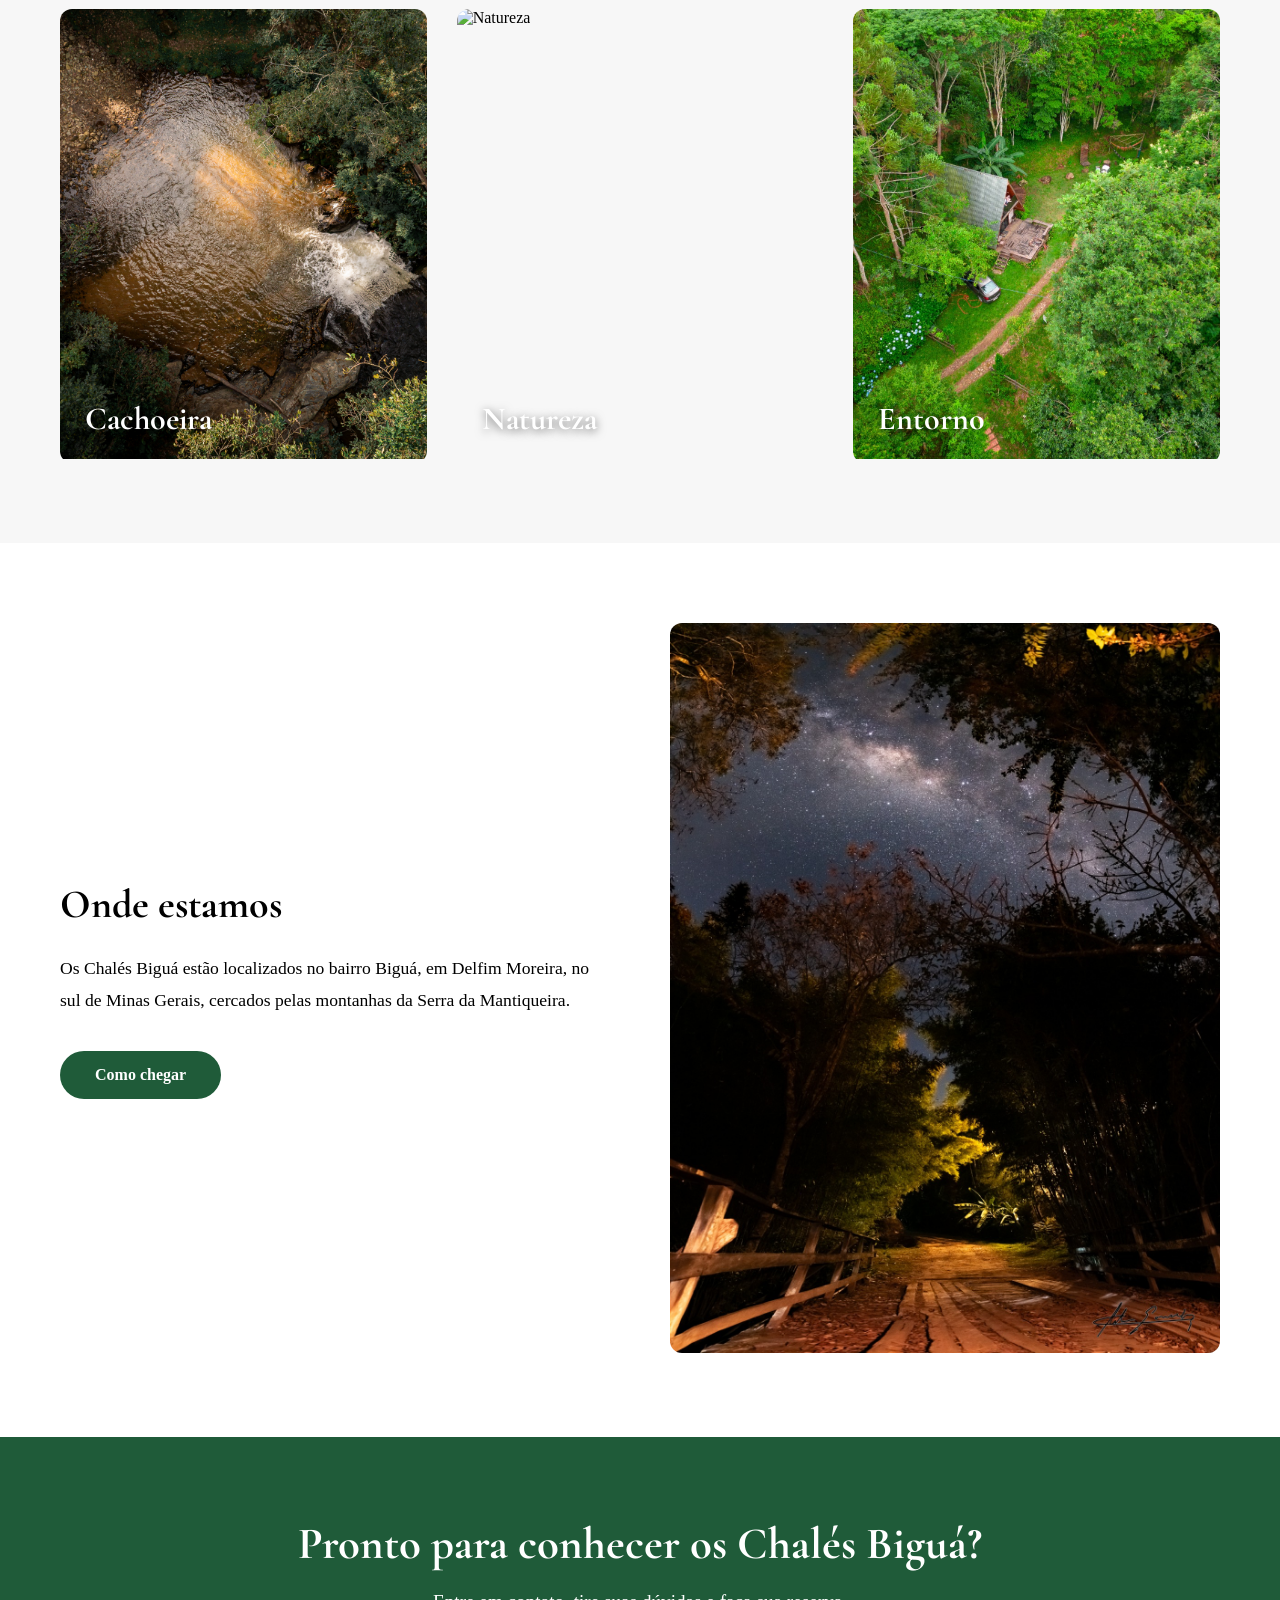
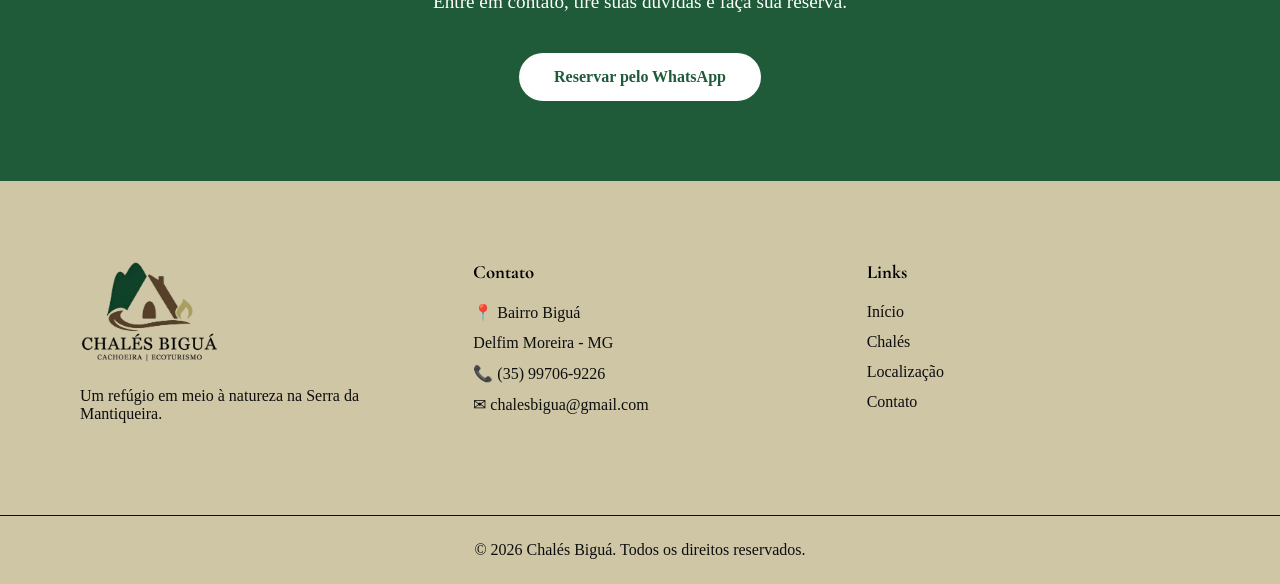
==== commit a87660b9: "Ajustes nas seções about e navbar" ====
--- a/index.html
+++ b/index.html
@@ -68,18 +68,29 @@
 
                 <div class="about-image">
                     <img src="assets/images/sobre.jpg" alt="Chalés Biguá em meio à natureza">
+                
+                    <!--Comentário para remover o código que inseri o vídeo:
+                    <video controls autoplay>
+                        <source src="assets/videos/videocachoeira.mp4" type="video/mp4">
+                        Seu navegador não suporta vídeos.
+                    </video>
+                -->
                 </div>
 
                 <div class="container about-content">
 
-                    <h2>Chalés Biguá</h2>
+                    <!--
+                    <h2>Chalés Biguá</h2>-->
+                    <img src="assets/images/logo3.png" alt="Chalés Biguá" class="about-logo">
                     <p>
-                        Um lugar especial para descansar e aproveitar a tranquilidade
-                        da natureza em Delfim Moreira, Minas Gerais.
+                        O Chalés Biguá é uma linda pousada localizada próxima a um pequeno vilarejo do município de Delfim Moreira
+                        no estado de Minas Gerais. Entre as montanhas da Serra da Água Limpa e às margens do Ribeirão do Salto, a 
+                        pousada hoje já conta com: 6 opções de hospedagem, espaço para eventos, cachoeira, fazendinha, hortas 
+                        sustentáveis, quadra de areia, igreja e tem sido palco de muitas histórias e momentos felizes 
+                        tanto para aqueles que cuidam com muito carinho dela quanto para os que se hospedam.
                     </p>
                     <p>
-                        Cercado por paisagens naturais, o Chalés Biguá oferece conforto,
-                        privacidade e uma conexão única com o ambiente ao redor.
+                        Venham conhecer um pouquinho mais do nosso espaço.
                     </p>
                 </div>
             </section>
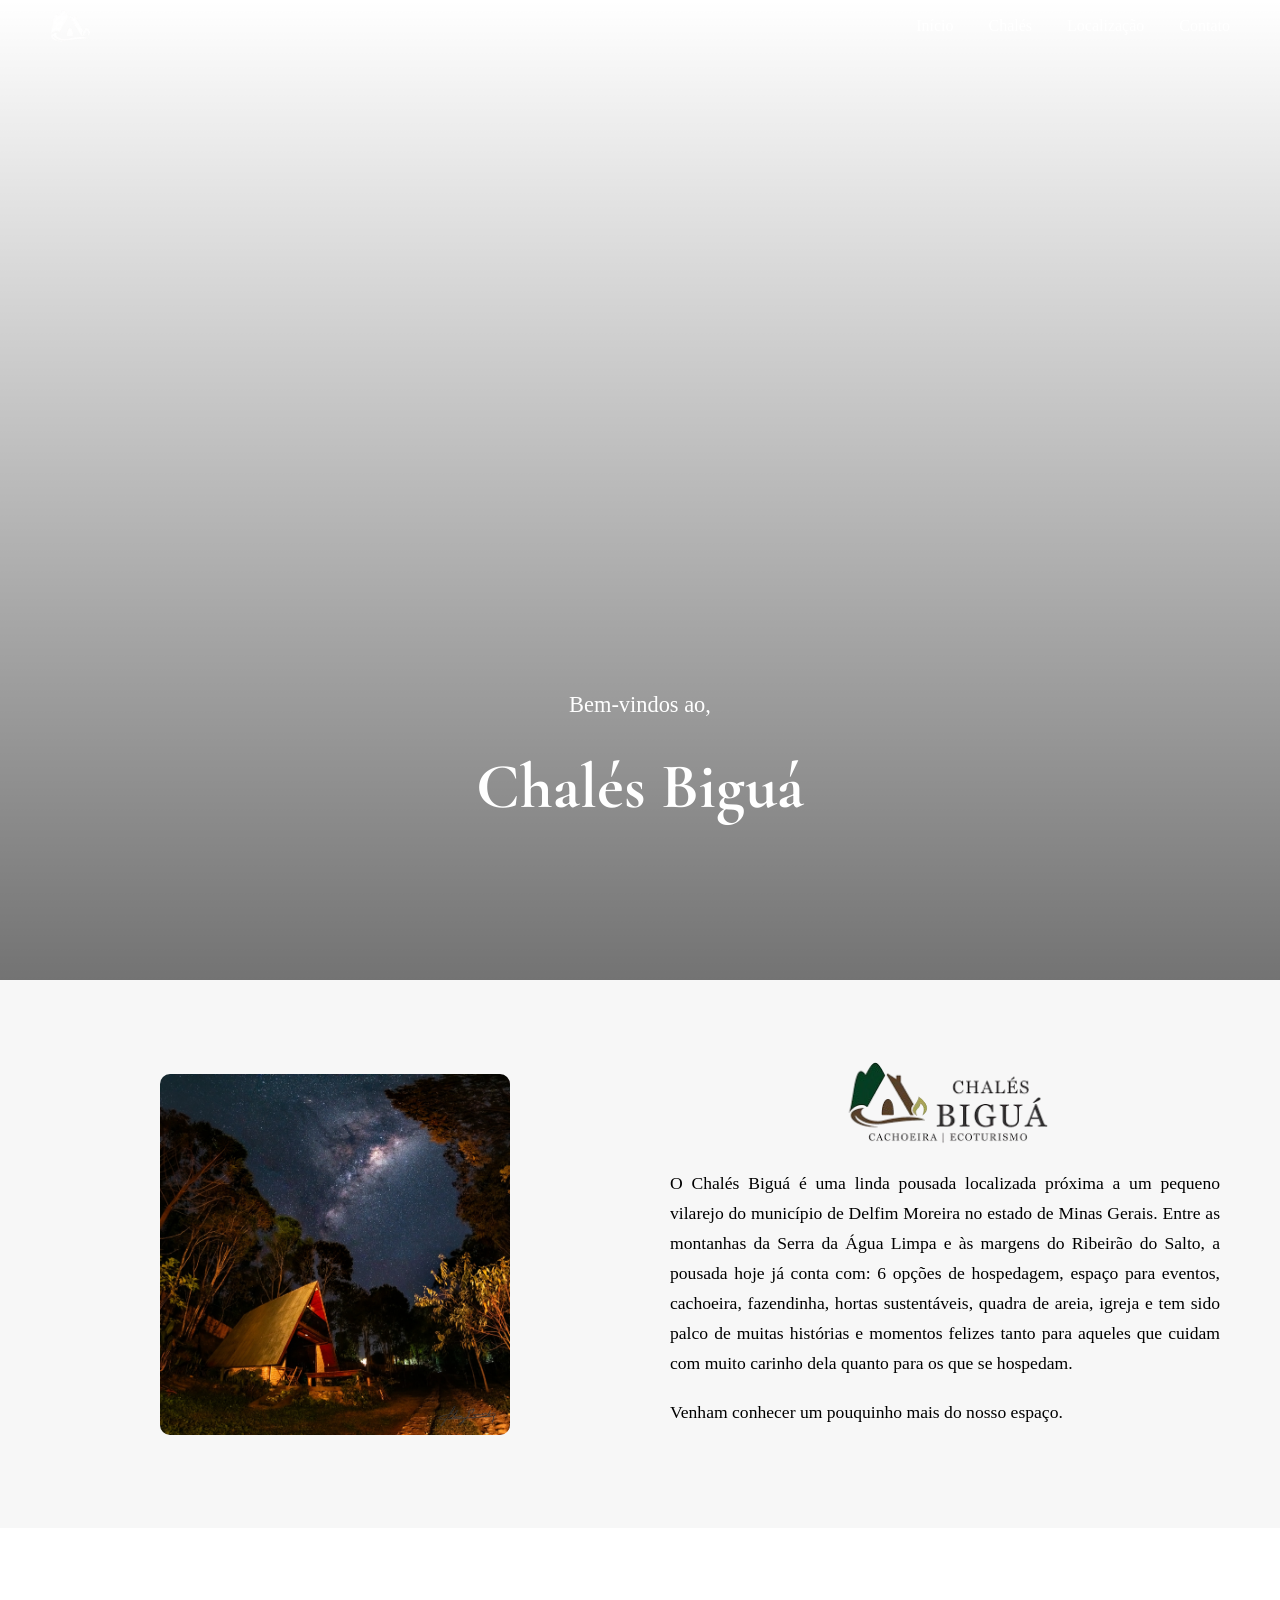
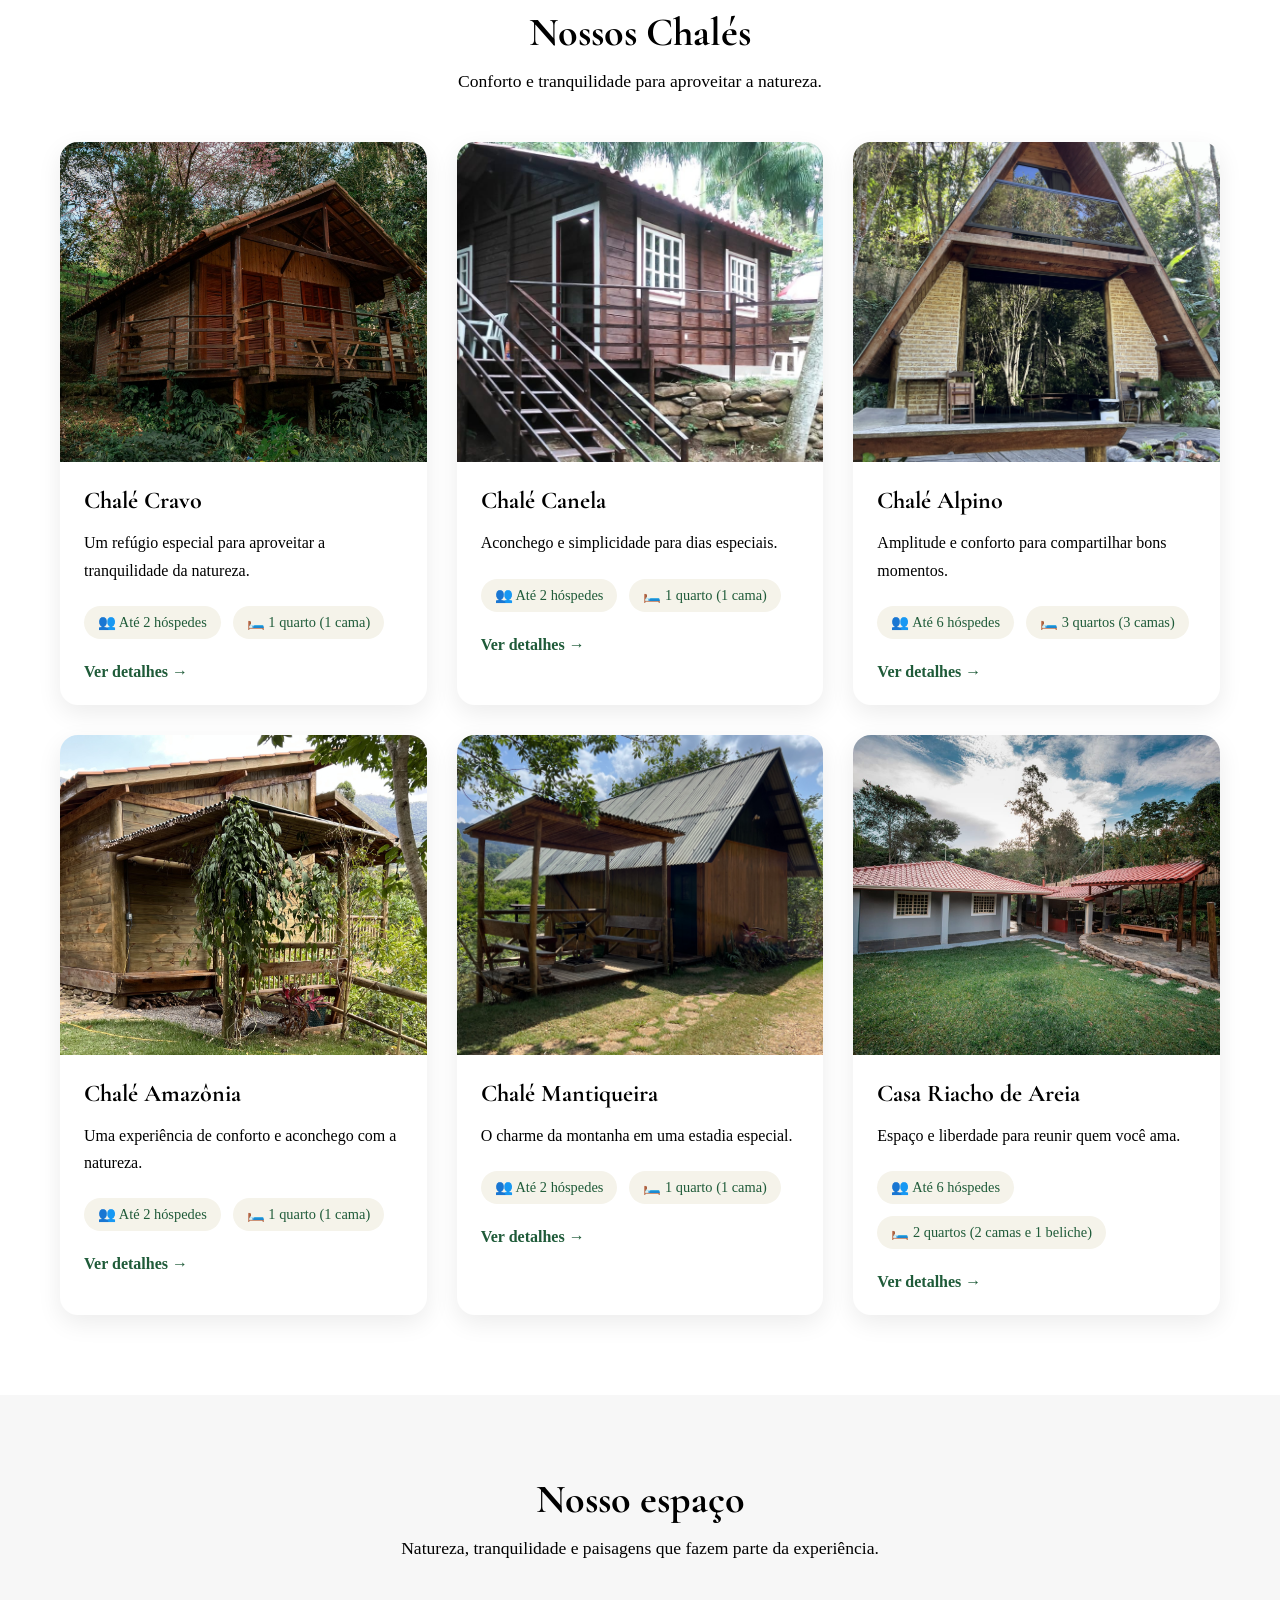
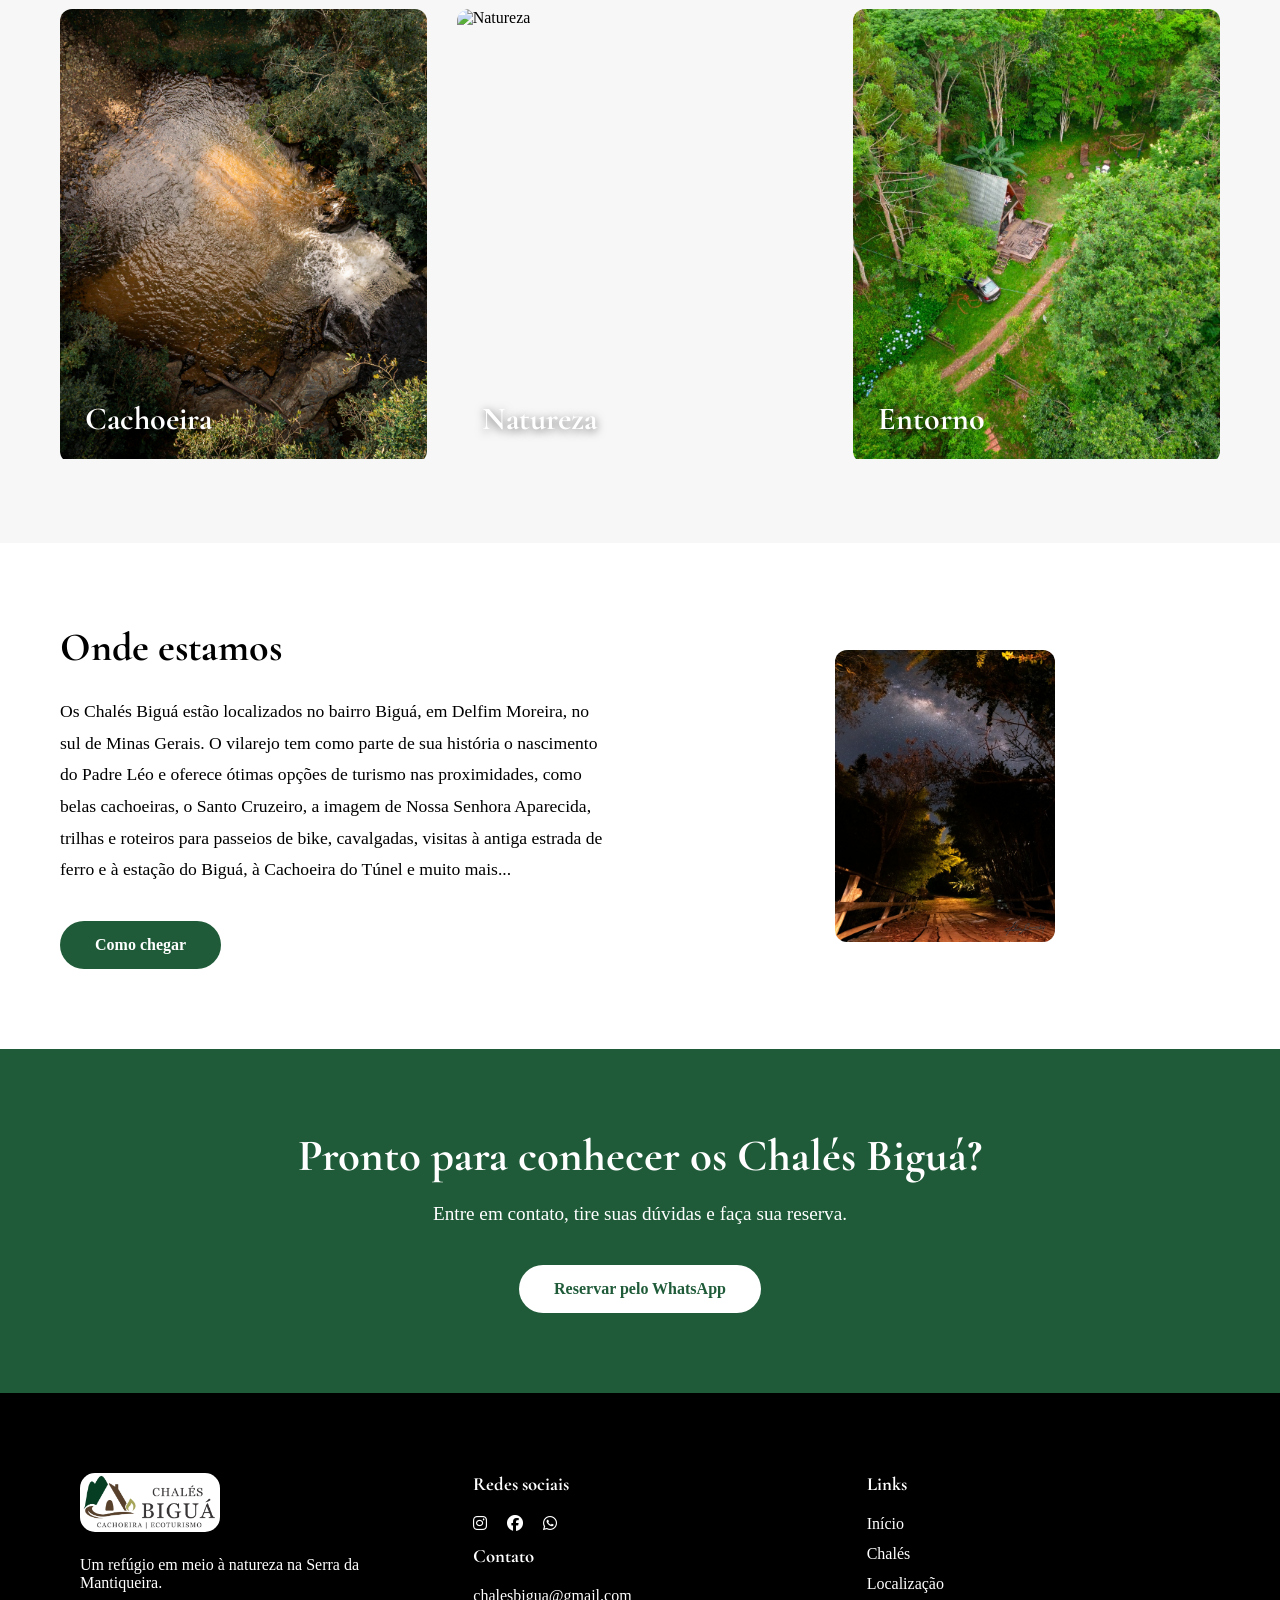
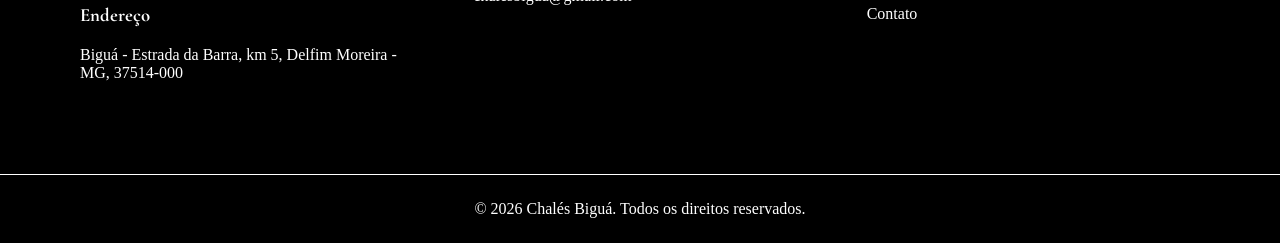
==== commit 8977cc1b: "Adicionando fotografias, melhorando footer entre outros" ====
--- a/index.html
+++ b/index.html
@@ -8,11 +8,12 @@
         <title>Chalés Biguá</title>
 
         <meta name="description" content="Chalés Biguá - hospedagem em meio à natureza no bairro Biguá, Delfim Moreira - MG.">
-
+        <link rel="stylesheet" href="https://cdnjs.cloudflare.com/ajax/libs/font-awesome/6.7.2/css/all.min.css">
         <link rel="preconnect" href="https://fonts.googleapis.com">
         <link rel="preconnect" href="https://fonts.gstatic.com" crossorigin>
         <link href="https://fonts.googleapis.com/css2?family=Cormorant+Garamond:wght@500;600;700&family=Inter:wght@300;400;500;600&display=swap" rel="stylesheet">
         <link rel="stylesheet" href="assets/css/style.css">
+        <link rel="icon" type="image/png" href="assets/images/favicon.png">
     </head>
 
     <body>
@@ -288,7 +289,7 @@
             <section id="natureza" class="section natureza">
 
                 <div class="section-title">
-                    <h2>Conheça o Biguá</h2>
+                    <h2>Nosso espaço</h2>
                     <p>Natureza, tranquilidade e paisagens que fazem parte da experiência.</p>
                 </div>
 
@@ -320,9 +321,7 @@
                     <h2>Onde estamos</h2>
 
                     <p>
-                    Os Chalés Biguá estão localizados no bairro Biguá, em
-                    Delfim Moreira, no sul de Minas Gerais, cercados pelas
-                    montanhas da Serra da Mantiqueira.
+                    Os Chalés Biguá estão localizados no bairro Biguá, em Delfim Moreira, no sul de Minas Gerais. O vilarejo tem como parte de sua história o nascimento do Padre Léo e oferece ótimas opções de turismo nas proximidades, como belas cachoeiras, o Santo Cruzeiro, a imagem de Nossa Senhora Aparecida, trilhas e roteiros para passeios de bike, cavalgadas, visitas à antiga estrada de ferro e à estação do Biguá, à Cachoeira do Túnel e muito mais...
                     </p>
 
                     <a href="https://maps.app.goo.gl/jZWPqKLeguaLBfMs8"
@@ -361,53 +360,93 @@
 
         </main>
 
-        <footer class="footer">
-
-            <div class="footer-container">
-
-                <div class="footer-column">
-
-                    <img src="assets/images/logo.png"
-                        alt="Chalés Biguá"
-                        class="footer-logo">
-
-                    <p>
-                        Um refúgio em meio à natureza na Serra da Mantiqueira.
-                    </p>
-
-                </div>
-
-                <div class="footer-column">
-
-                    <h3>Contato</h3>
-
-                    <p>📍 Bairro Biguá</p>
-                    <p>Delfim Moreira - MG</p>
-                    <p>📞 (35) 99706-9226</p>
-                    <p>✉ chalesbigua@gmail.com</p>
-
-                </div>
-
-                <div class="footer-column">
-
-                    <h3>Links</h3>
-
-                    <a href="#">Início</a>
-                    <a href="#">Chalés</a>
-                    <a href="#">Localização</a>
-                    <a href="#">Contato</a>
-
-                </div>
+        
+<footer class="footer">
+
+    <div class="footer-container">
+
+        <!-- Coluna 1: Identidade e localização -->
+        <div class="footer-column">
+
+            <img src="assets/images/logo2.png"
+                alt="Chalés Biguá"
+                class="footer-logo">
+
+            <p>
+                Um refúgio em meio à natureza na Serra da Mantiqueira.
+            </p>
+
+            <h3>Endereço</h3>
+
+            <p> 
+                Biguá - Estrada da Barra, km 5,
+                Delfim Moreira - MG, 37514-000
+            </p>
+
+        </div>
+
+        <!-- Coluna 2: Redes sociais e contato -->
+        <div class="footer-column">
+
+            <h3>Redes sociais</h3>
+
+            <div class="footer-social">
+
+                <!-- Instagram -->
+                <a href="https://www.instagram.com/chalesbigua/"
+                   target="_blank"
+                   rel="noopener noreferrer"
+                   aria-label="Instagram">
+                    <i class="fa-brands fa-instagram"></i>
+                </a>
+
+                <!-- Facebook -->
+                <a href="https://www.facebook.com/chalesbigua/?locale=pt_BR"
+                   target="_blank"
+                   rel="noopener noreferrer"
+                   aria-label="Facebook">
+                    <i class="fa-brands fa-facebook"></i>
+                </a>
+
+                <!-- WhatsApp -->
+                <a href="https://wa.me/5535997069226"
+                   target="_blank"
+                   rel="noopener noreferrer"
+                   aria-label="WhatsApp">
+                    <i class="fa-brands fa-whatsapp"></i>
+                </a>
 
             </div>
 
-            <div class="footer-bottom">
-
-                © 2026 Chalés Biguá. Todos os direitos reservados.
-
-            </div>
-
-        </footer>
+            <h3>Contato</h3>
+
+            <a href="mailto:chalesbigua@gmail.com">
+                chalesbigua@gmail.com
+            </a>
+
+        </div>
+
+        <!-- Coluna 3: Navegação -->
+        <div class="footer-column">
+
+            <h3>Links</h3>
+
+            <a href="index.html#hero">Início</a>
+            <a href="index.html#chales">Chalés</a>
+            <a href="index.html#location">Localização</a>
+            <a href="index.html#cta">Contato</a>
+
+        </div>
+
+    </div>
+
+    <div class="footer-bottom">
+
+        © 2026 Chalés Biguá. Todos os direitos reservados.
+
+    </div>
+
+</footer>
 
         <script src="assets/js/script.js"></script>
 
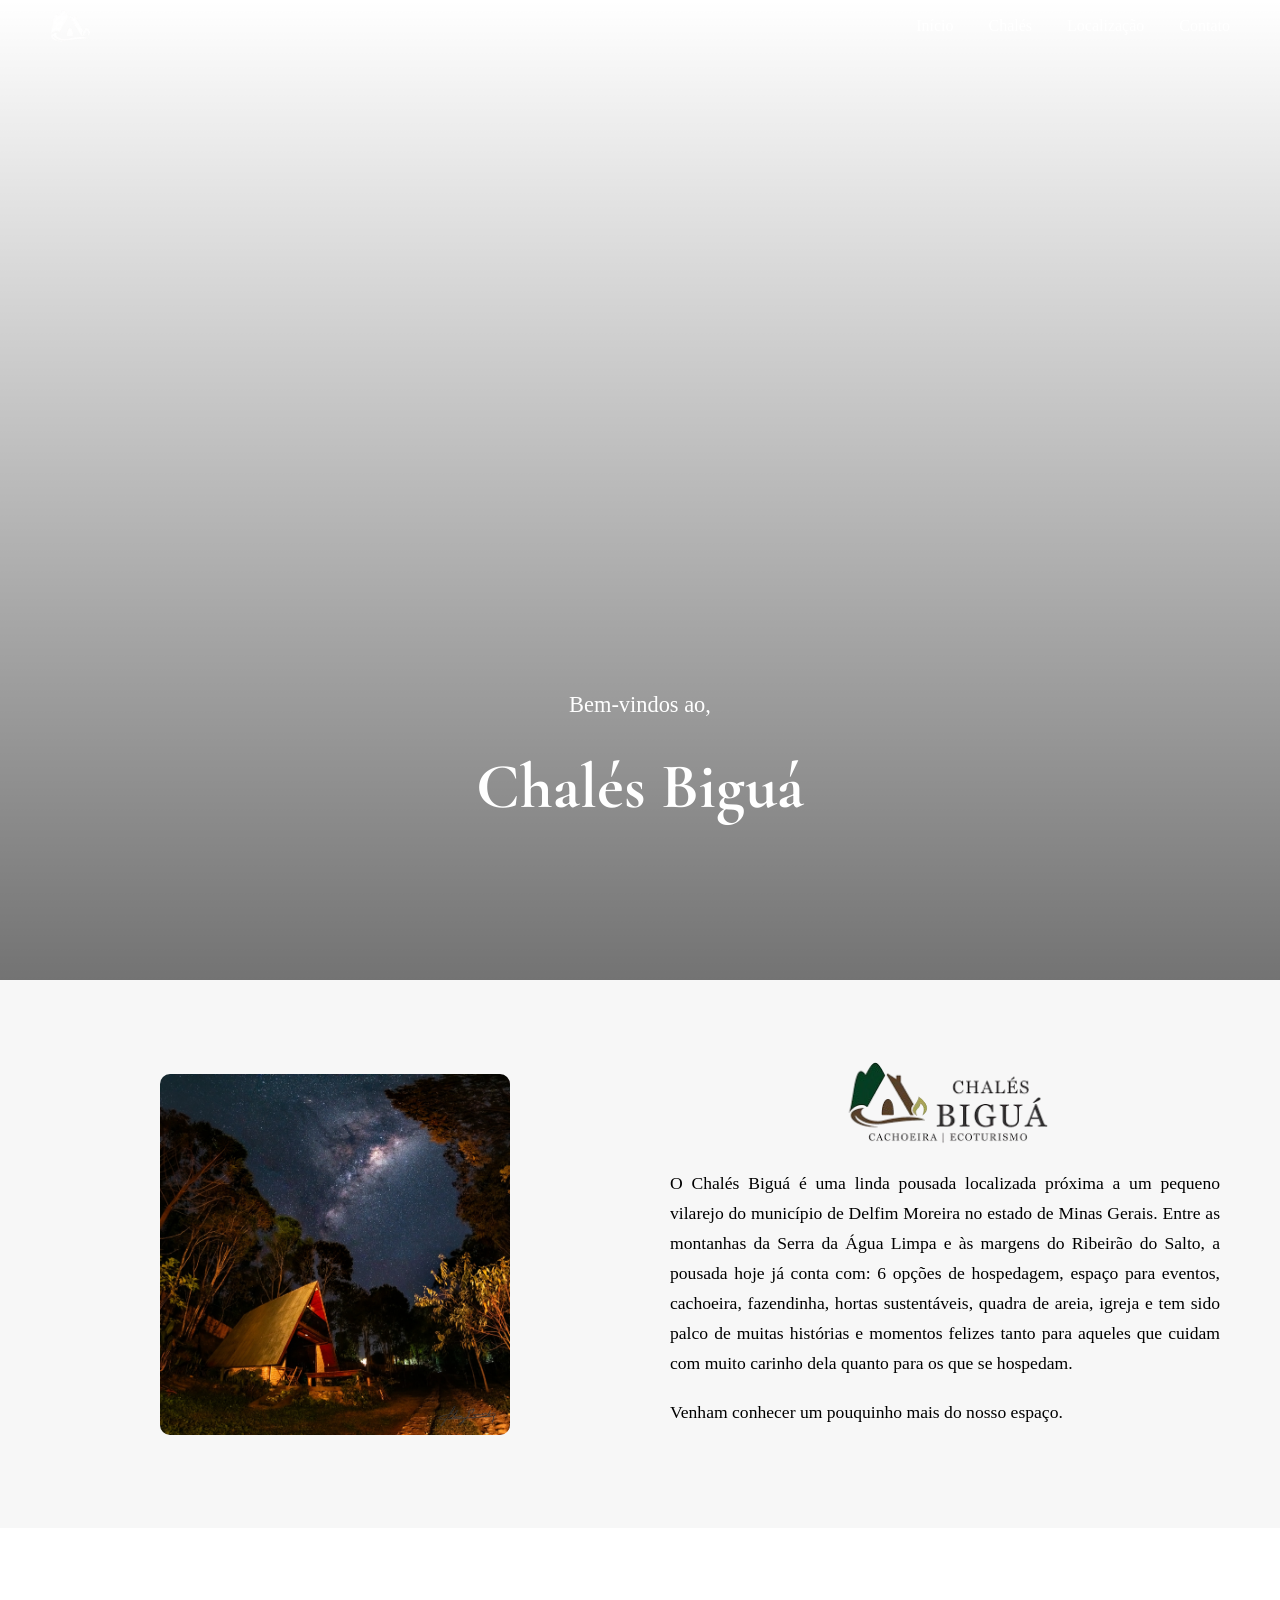
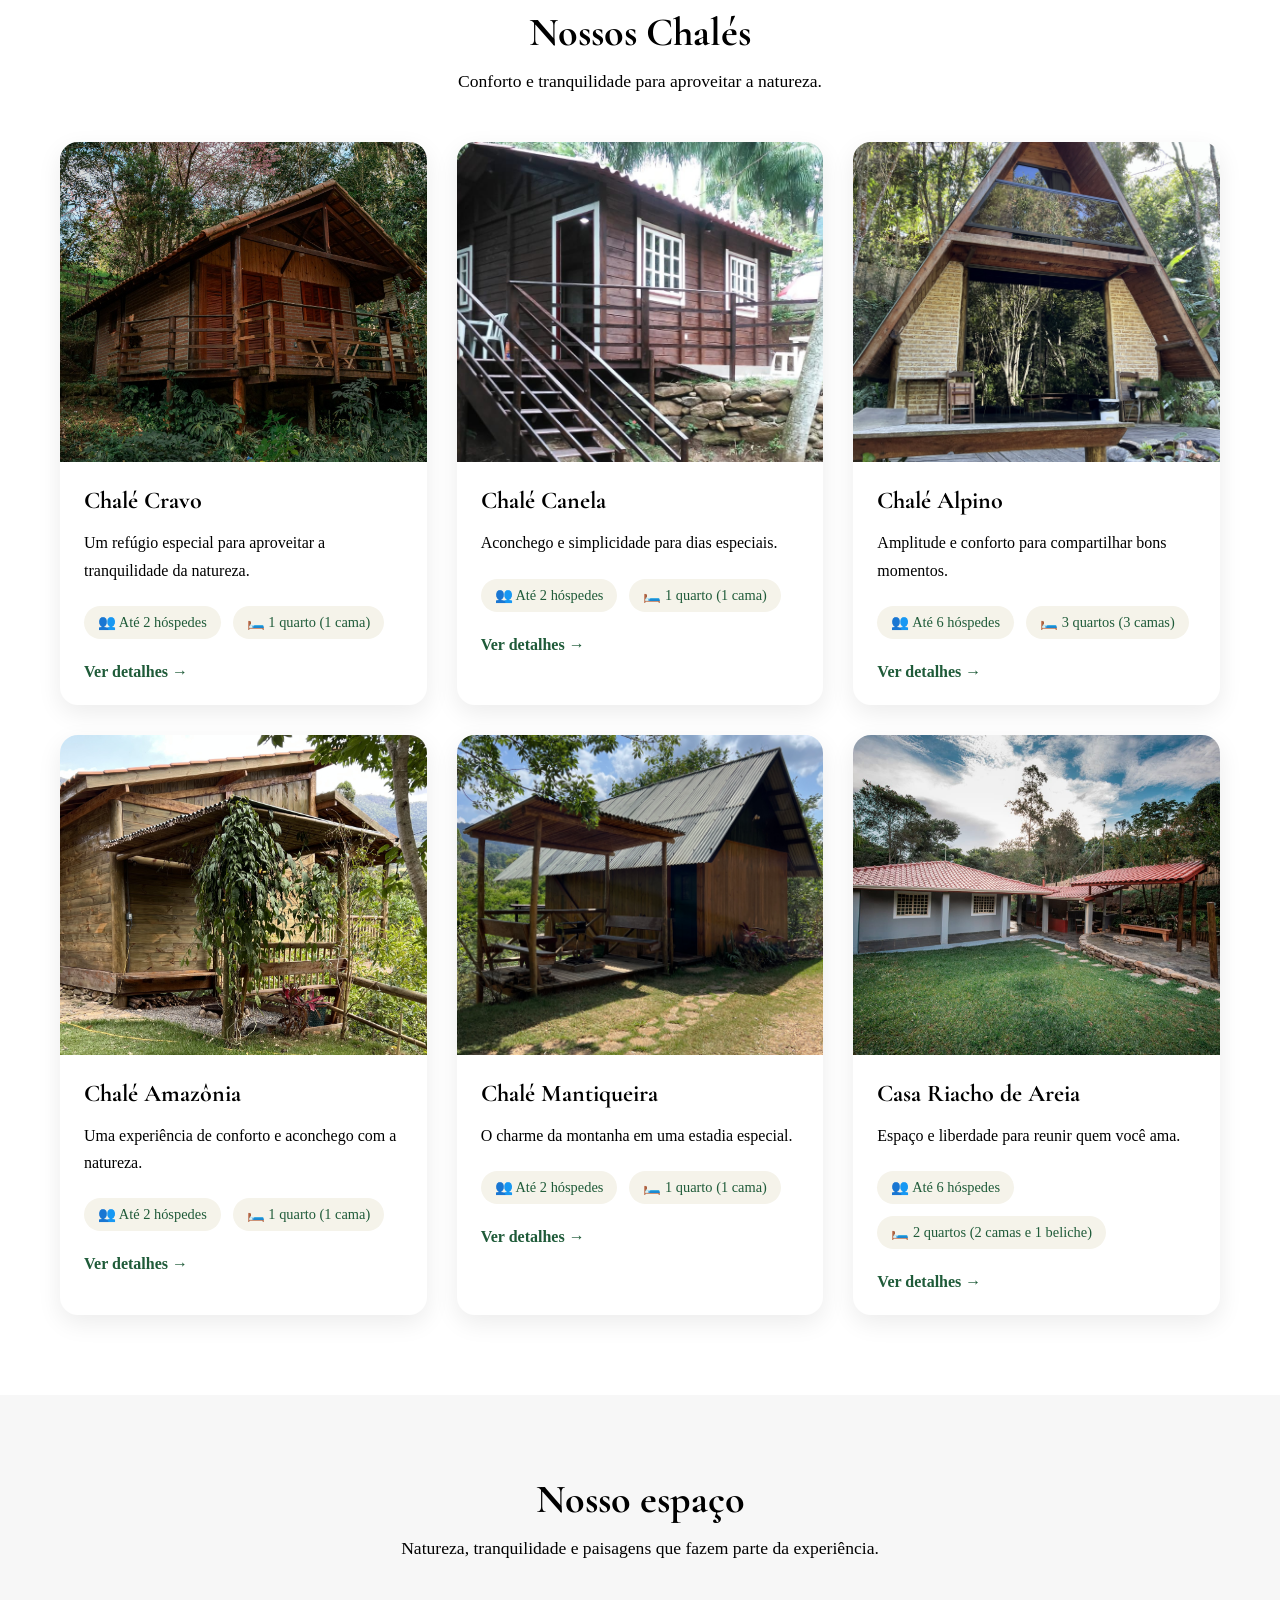
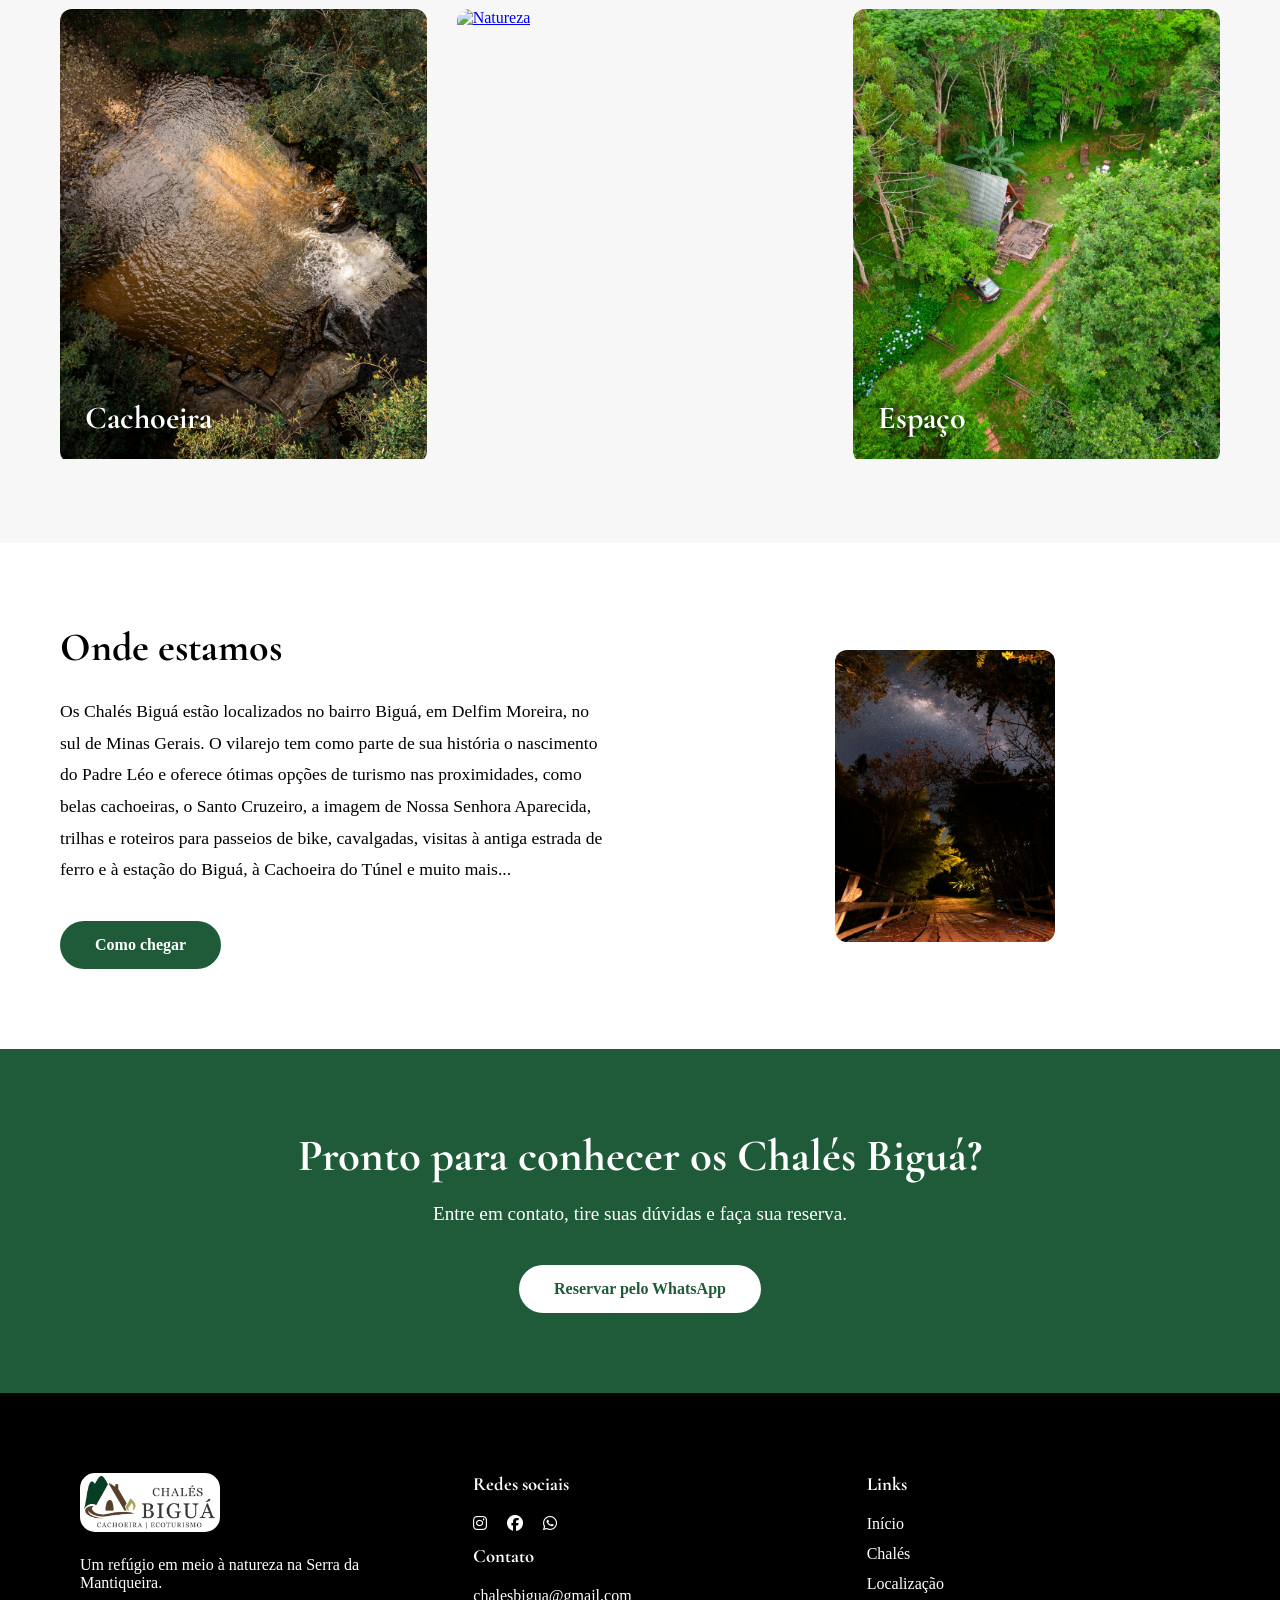
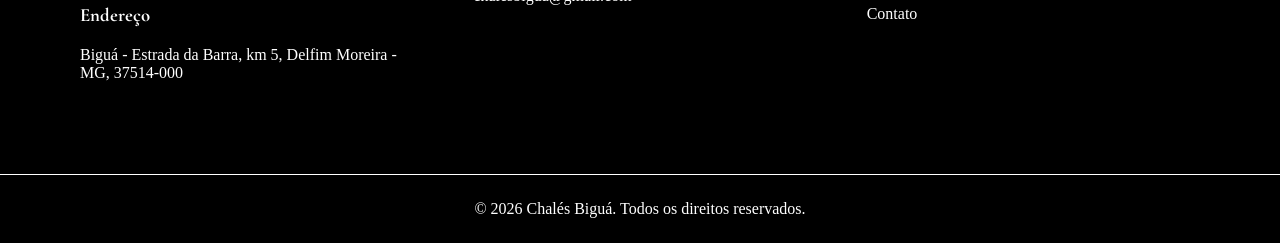
==== commit 20a07919: "Adicionando as páginas da seção nosso espaço" ====
--- a/index.html
+++ b/index.html
@@ -296,18 +296,24 @@
                 <div class="natureza-grid">
 
                     <div class="natureza-item">
-                        <img src="assets/images/cachoeira.jpg" alt="Cachoeira">
-                        <h3>Cachoeira</h3>
+                        <a href="nosso-espaco/cachoeira.html" class="natureza-item">
+                            <img src="assets/images/cachoeira.jpg" alt="Cachoeira">
+                            <h3>Cachoeira</h3>
+                        </a>
                     </div>
 
                     <div class="natureza-item">
-                        <img src="assets/images/natureza.jpg" alt="Natureza">
-                        <h3>Natureza</h3>
+                        <a href="nosso-espaco/natureza.html" class="natureza-item">
+                            <img src="assets/images/natureza.jpg" alt="Natureza">
+                            <h3>Natureza</h3>
+                        </a>
                     </div>
 
                     <div class="natureza-item">
-                        <img src="assets/images/entorno.jpg" alt="Entorno">
-                        <h3>Entorno</h3>
+                        <a href="nosso-espaco/espaco.html" class="natureza-item">
+                            <img src="assets/images/entorno.jpg" alt="Espaço">
+                            <h3>Espaço</h3>
+                        </a>
                     </div>
 
                 </div>
